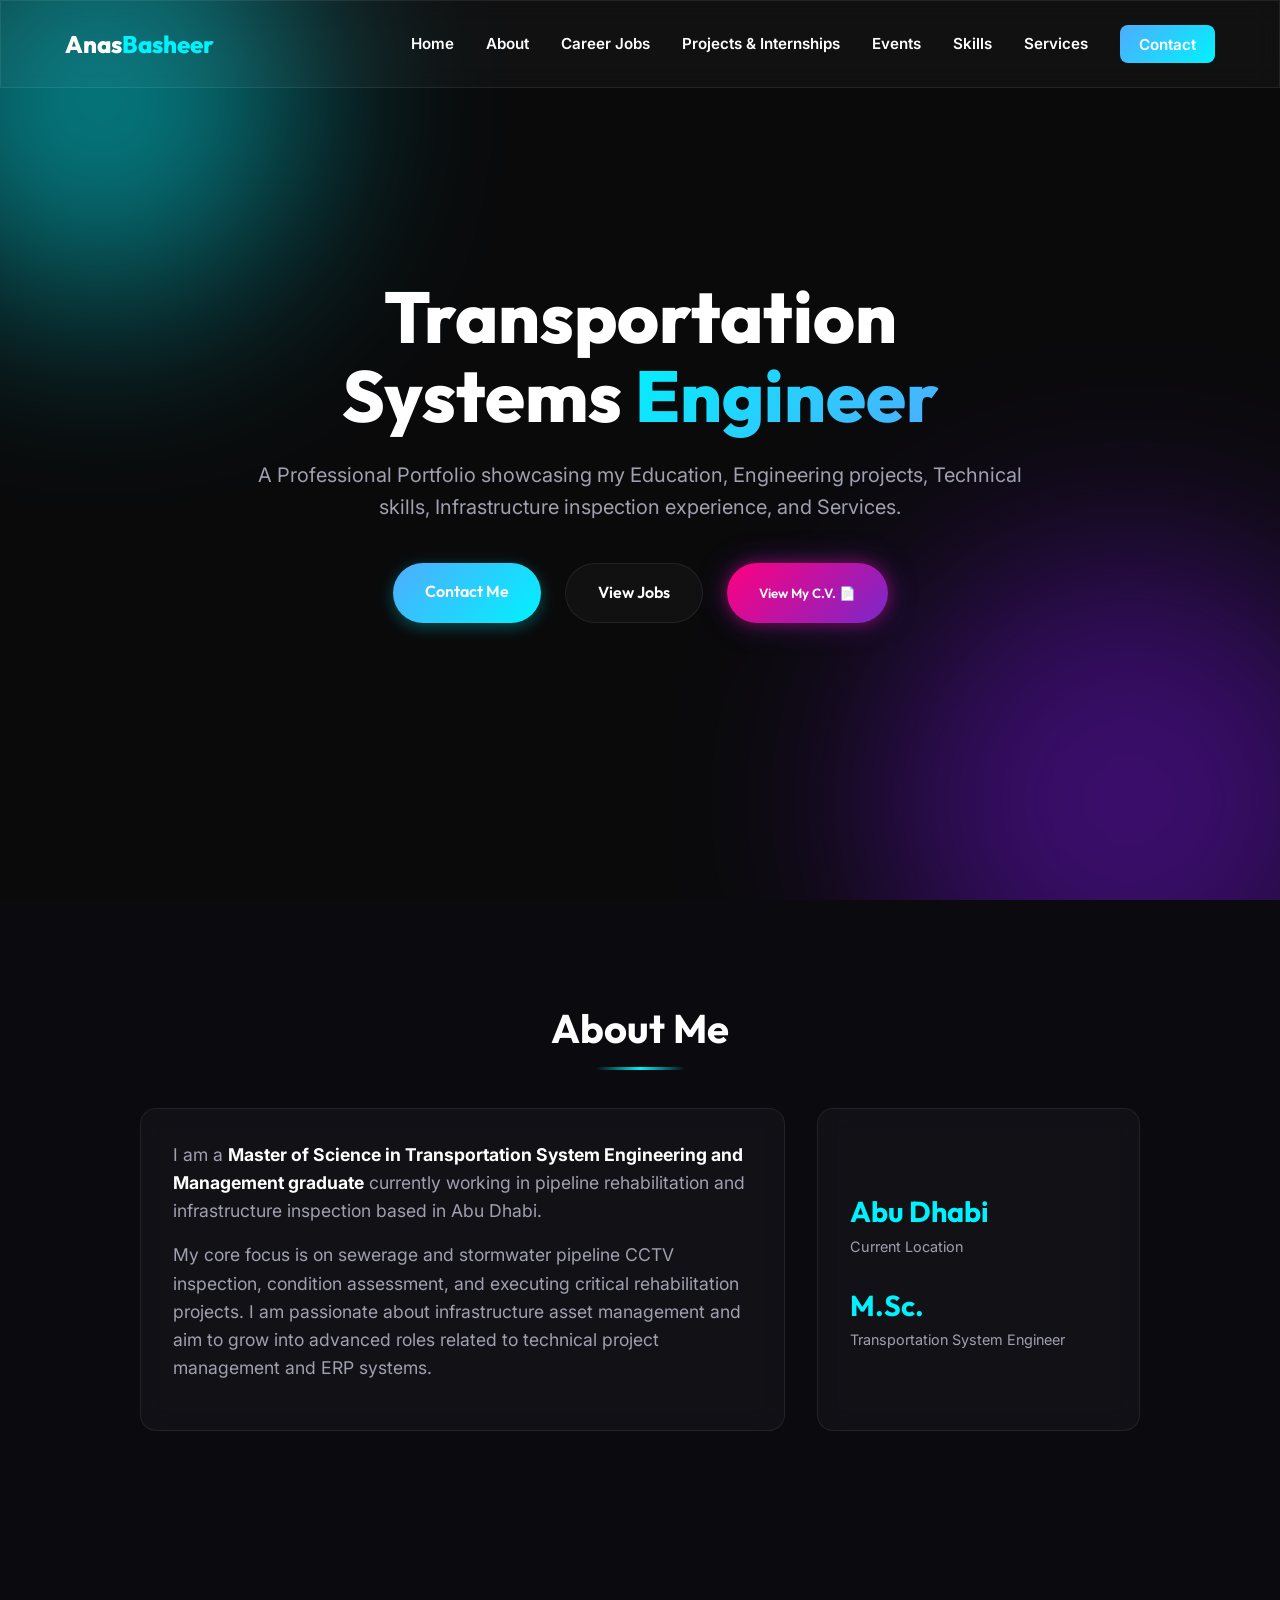
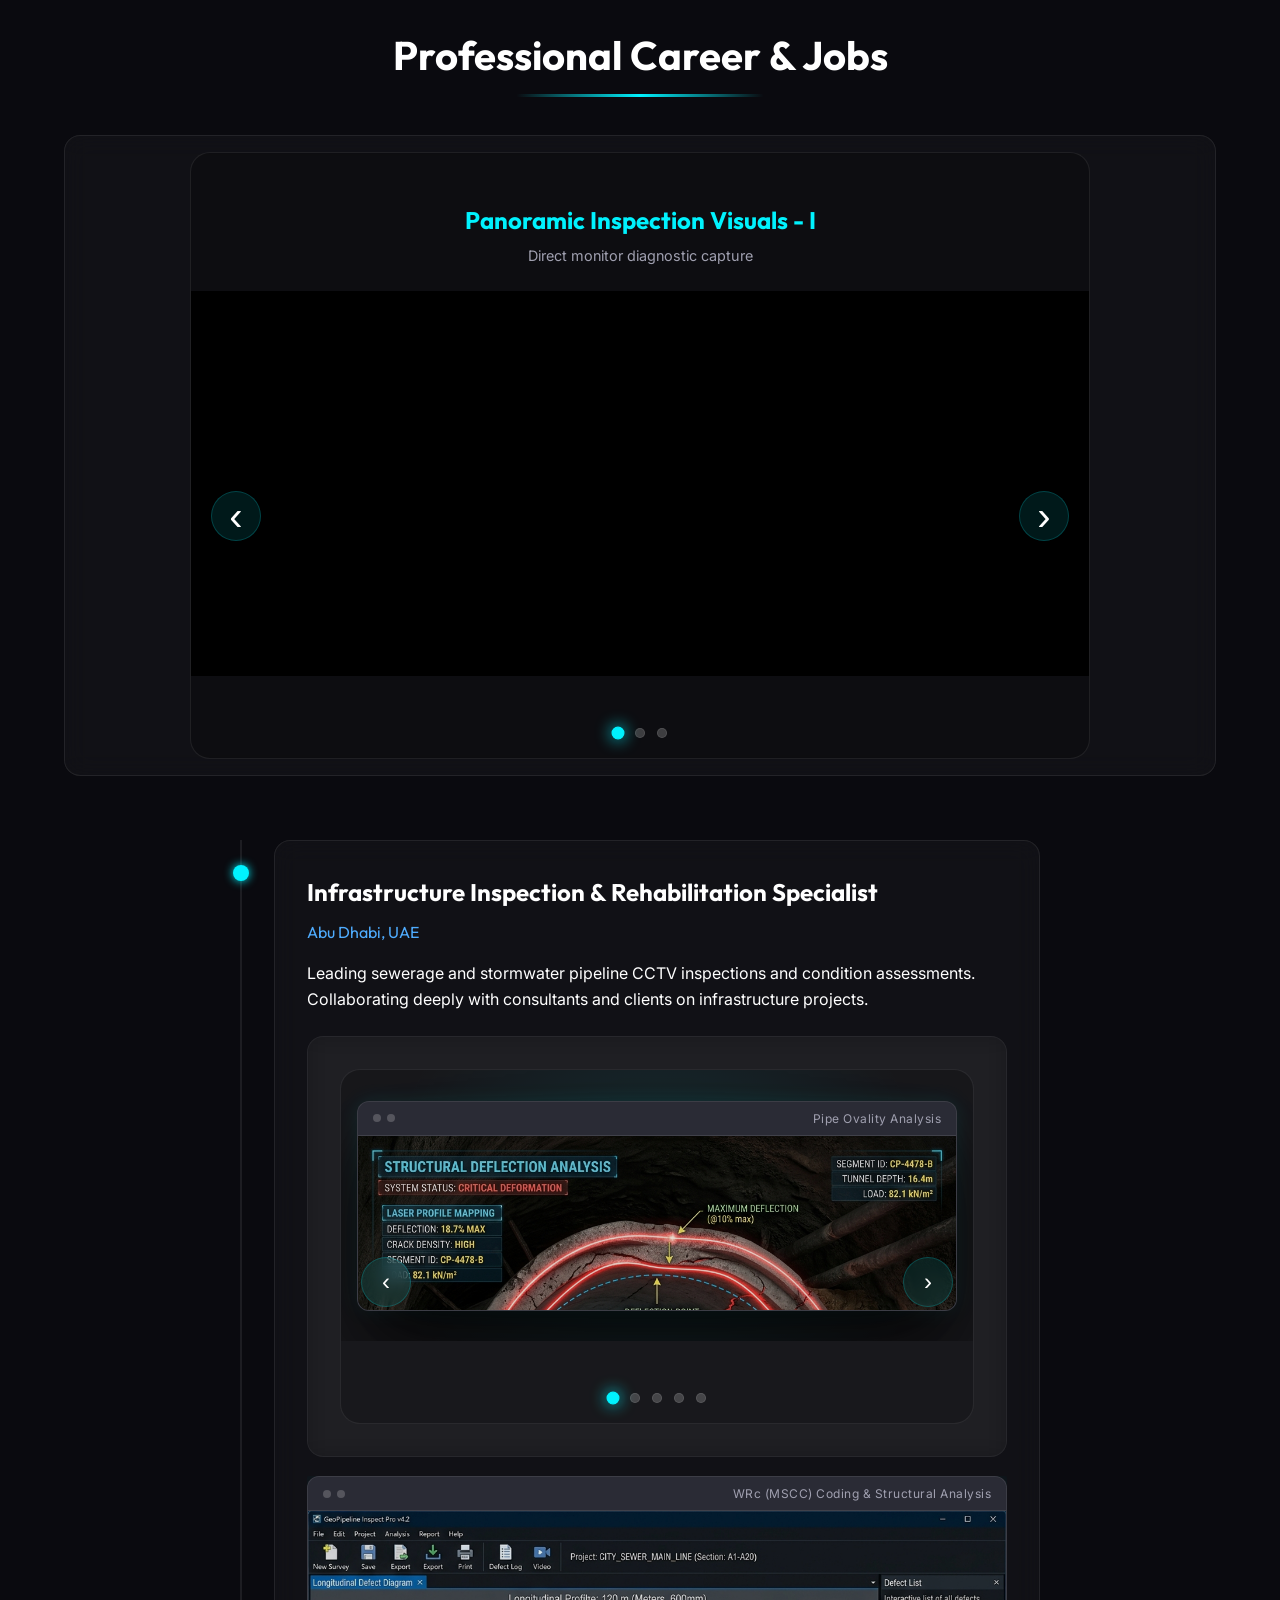
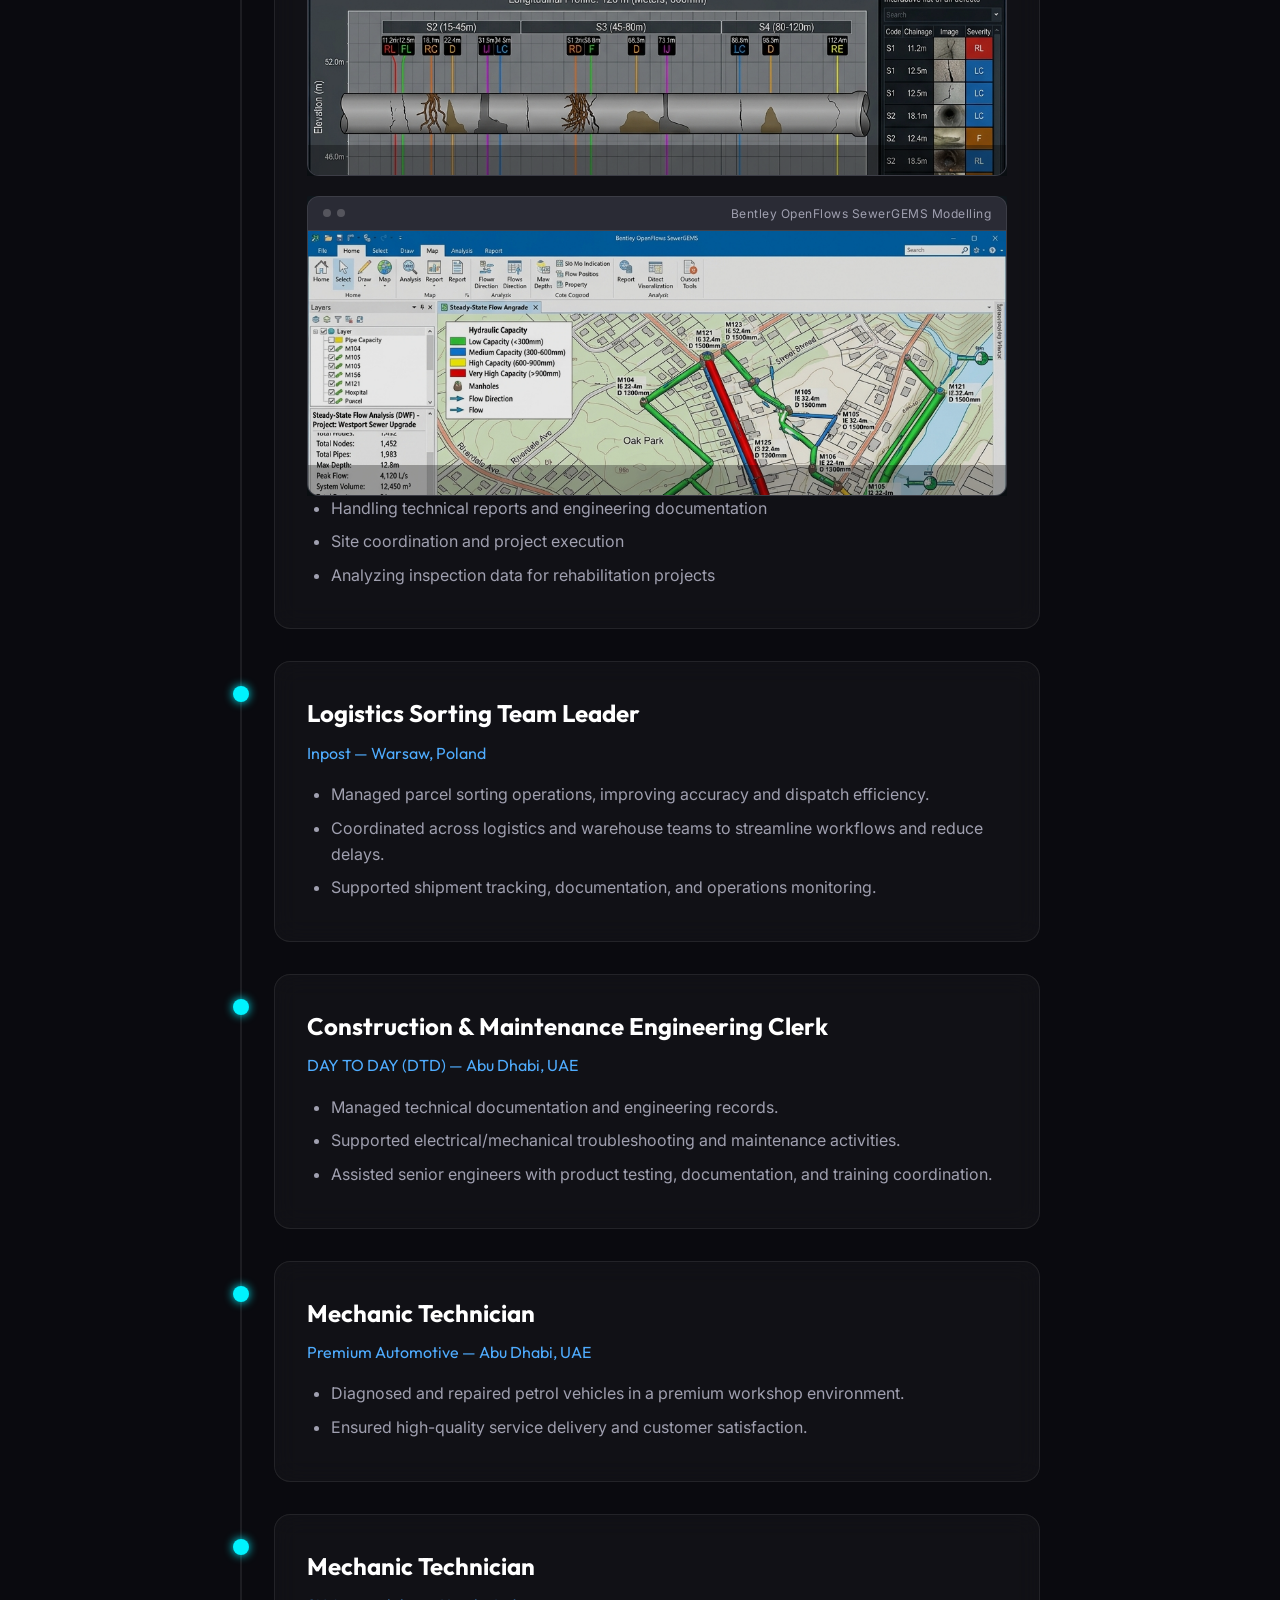
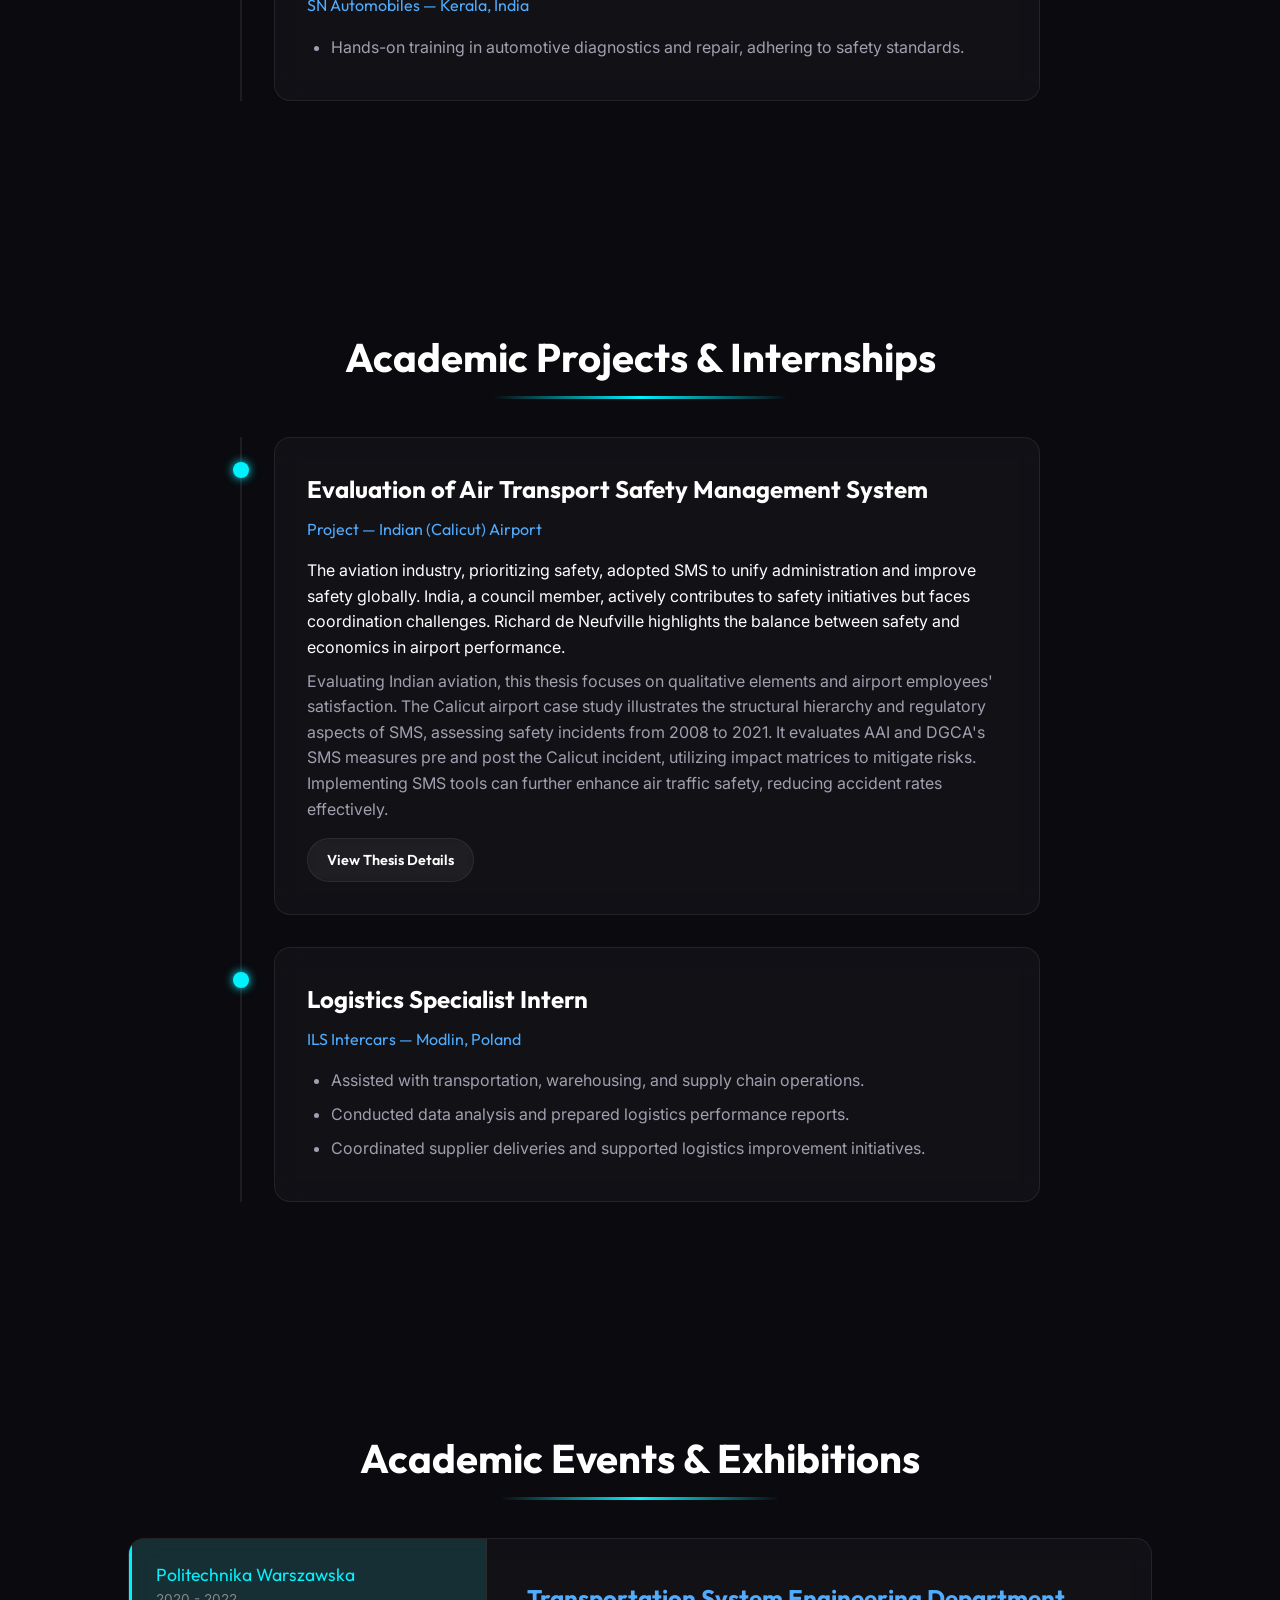
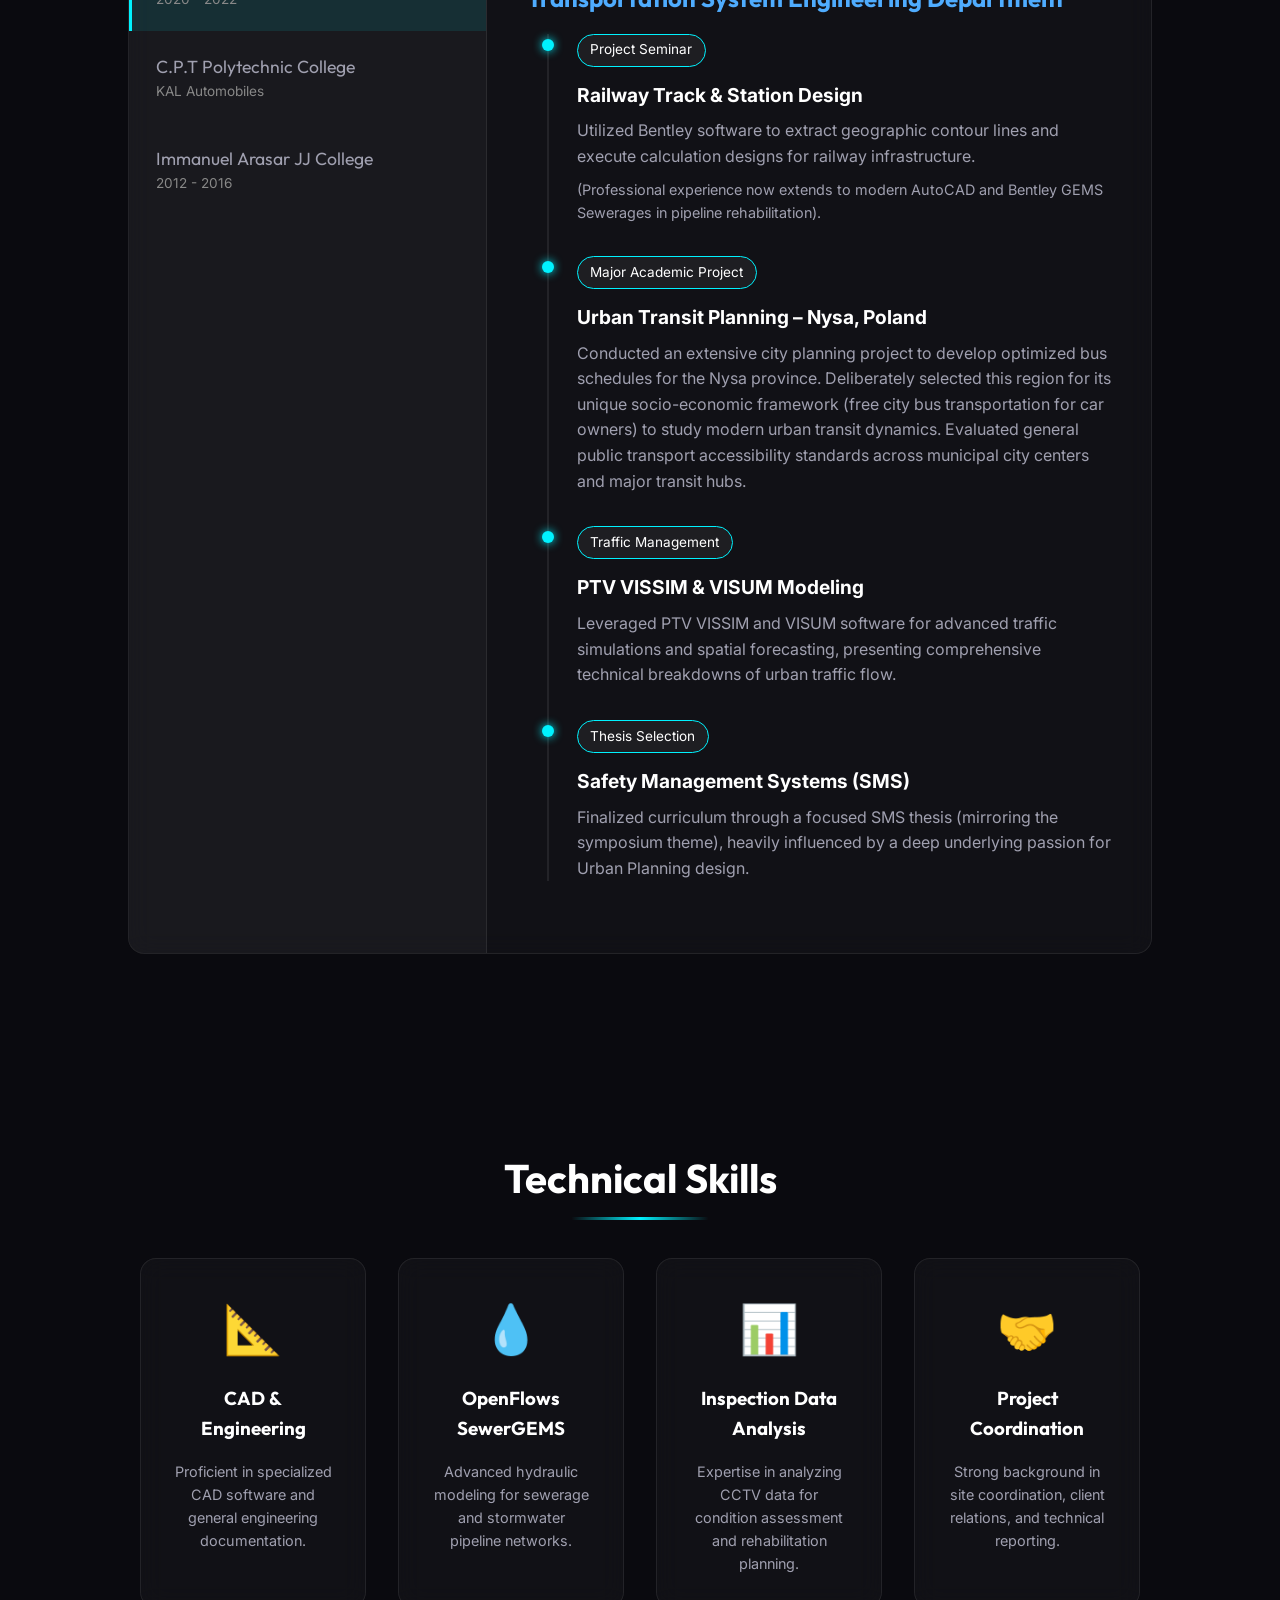
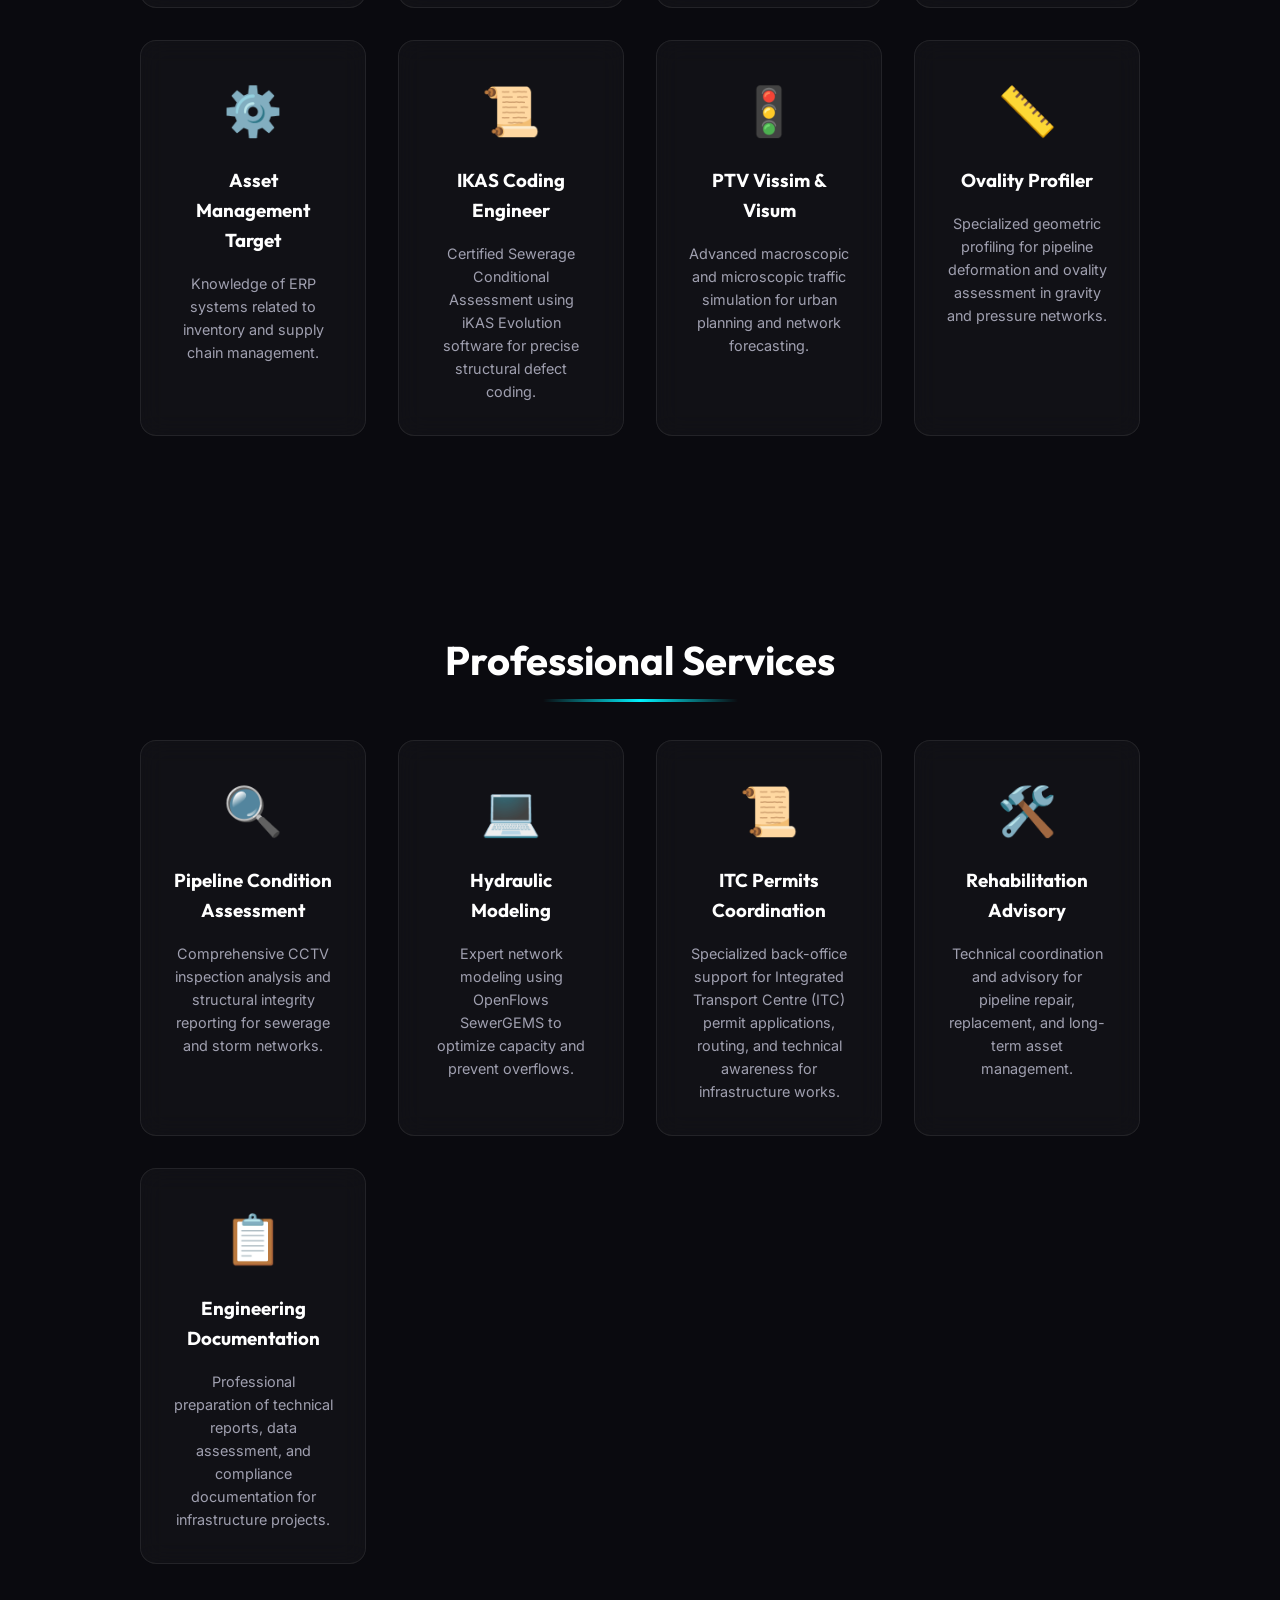
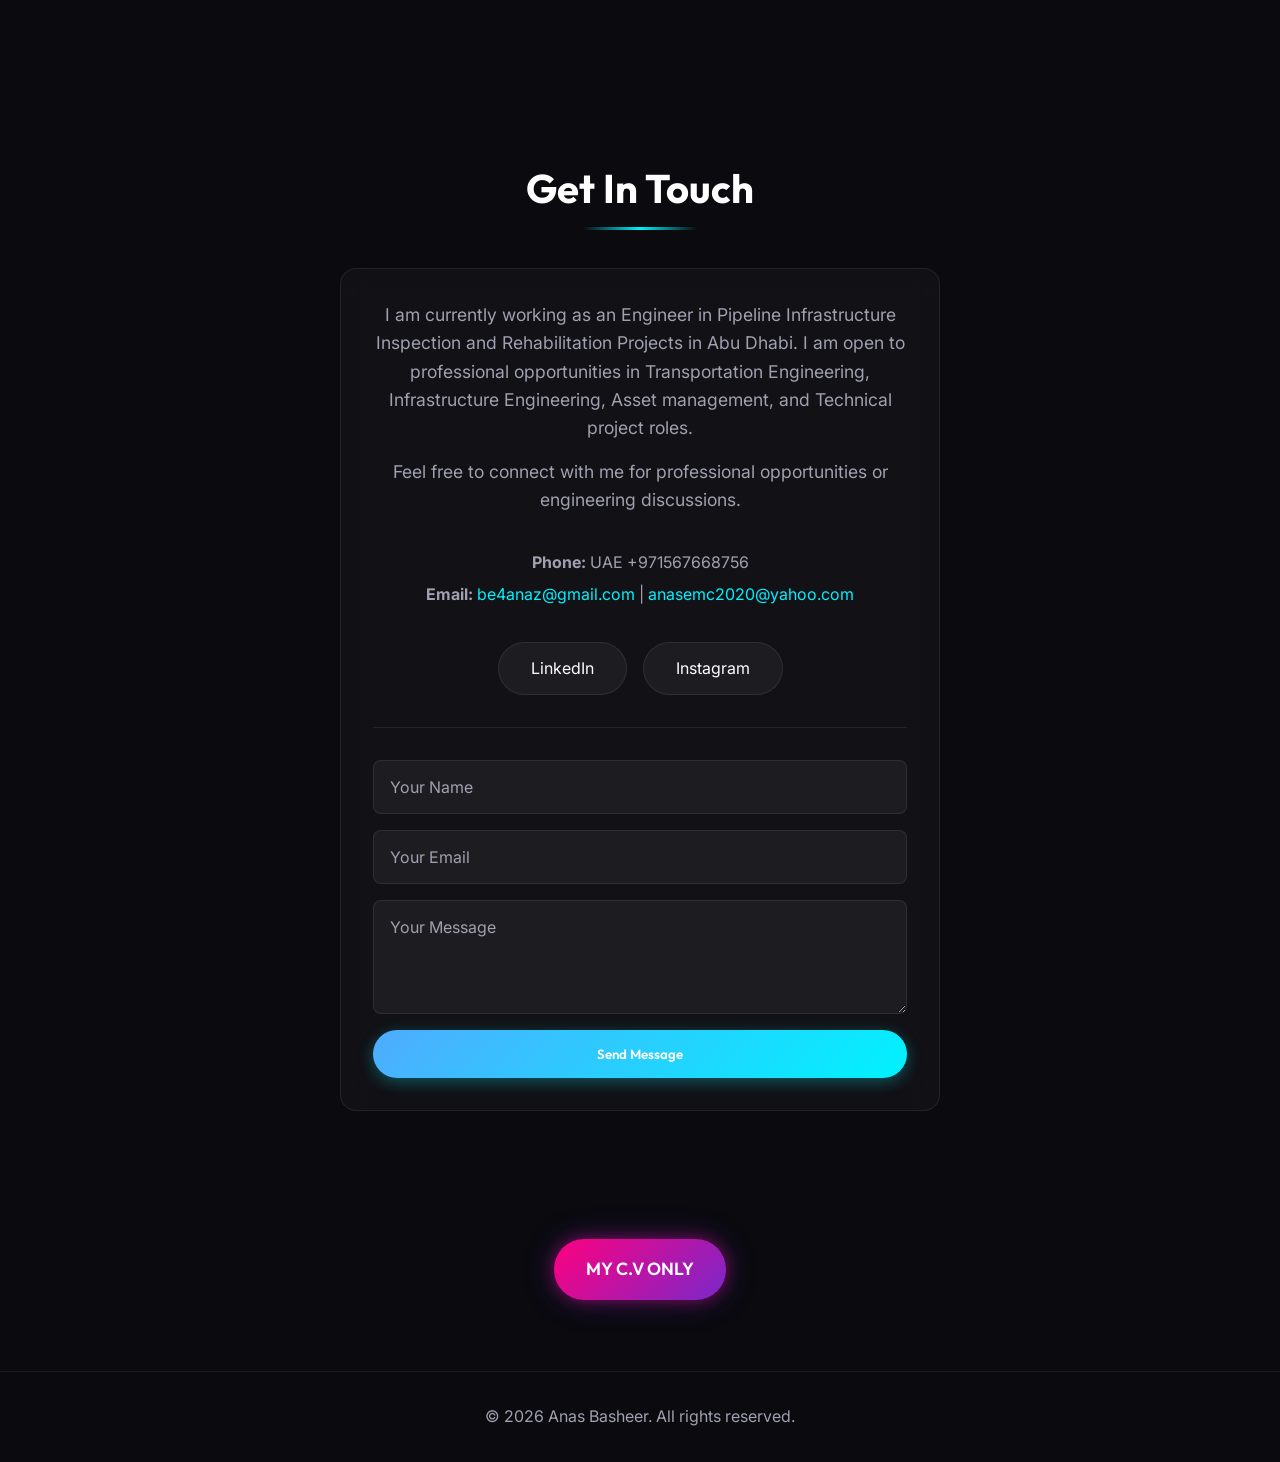
==== index.html @ 4f88a8bf "Updated Pipe Ovality label to OVALITY PROFILE & ITS SHORT RESULTS" ====
<!DOCTYPE html>
<html lang="en">
<head>
    <meta charset="UTF-8">
    <meta name="viewport" content="width=device-width, initial-scale=1.0">
    <title>Anas Basheer | Transportation Systems Engineer</title>
    <meta name="description" content="Portfolio of Anas Basheer - Pipeline rehabilitation and infrastructure inspection specialist in Abu Dhabi.">
    <!-- Google Fonts -->
    <link rel="preconnect" href="https://fonts.googleapis.com">
    <link rel="preconnect" href="https://fonts.gstatic.com" crossorigin>
    <link href="https://fonts.googleapis.com/css2?family=Outfit:wght@300;400;600;800&family=Inter:wght@300;400;600&display=swap" rel="stylesheet">
    <link rel="stylesheet" href="style.css">
</head>
<body>
    <!-- Navbar -->
    <nav class="navbar glassmorphism">
        <div class="logo">Anas<span>Basheer</span></div>
        <ul class="nav-links">
            <li><a href="#hero">Home</a></li>
            <li><a href="#about">About</a></li>
            <li><a href="#jobs">Career Jobs</a></li>
            <li><a href="#projects">Projects & Internships</a></li>
            <li><a href="#events">Events</a></li>
            <li><a href="#skills">Skills</a></li>
            <li><a href="#services">Services</a></li>
            <li><a href="#contact" class="btn-nav">Contact</a></li>
        </ul>
        <div class="hamburger">
            <span class="bar"></span>
            <span class="bar"></span>
            <span class="bar"></span>
        </div>
    </nav>

    <!-- Hero Section -->
    <header id="hero" class="hero-section">
        <div class="video-bg">
            <div id="youtube-player"></div>
        </div>
        <div class="video-overlay"></div>
        <div class="hero-content fade-in">
            <h1>Transportation Systems <span class="gradient-text">Engineer</span></h1>
            <p class="subtitle">A Professional Portfolio showcasing my Education, Engineering projects, Technical skills, Infrastructure inspection experience, and Services.</p>
            <div class="hero-buttons">
                <a href="#contact" class="btn btn-primary">Contact Me</a>
                <a href="#jobs" class="btn btn-secondary">View Jobs</a>
                <button onclick="toggleCV()" class="btn btn-glow">View My C.V. 📄</button>
            </div>
        </div>
        <div class="hero-shapes">
            <div class="shape shape-1"></div>
            <div class="shape shape-2"></div>
        </div>
    </header>

    <!-- CV Section (Hidden by default) -->
    <section id="cv-section" class="cv-embed glass-card">
        <div class="cv-header">
            <h3>My Curriculum Vitae</h3>
            <button onclick="toggleCV()" class="close-cv">&times;</button>
        </div>
        <iframe src="Anas-Basheer.pdf" width="100%" height="800px" style="border: none; border-radius: 8px;"></iframe>
    </section>

    <!-- About Section -->
    <section id="about" class="about-section slide-up">
        <h2 class="section-title">About Me</h2>
        <div class="about-grid">
            <div class="about-text glass-card">
                <p>I am a <strong>Master of Science in Transportation System Engineering and Management graduate</strong> currently working in pipeline rehabilitation and infrastructure inspection based in Abu Dhabi.</p>
                <p>My core focus is on sewerage and stormwater pipeline CCTV inspection, condition assessment, and executing critical rehabilitation projects. I am passionate about infrastructure asset management and aim to grow into advanced roles related to technical project management and ERP systems.</p>
            </div>
            <div class="about-stats glass-card">
                <div class="stat">
                    <h3>Abu Dhabi</h3>
                    <p>Current Location</p>
                </div>
                <div class="stat">
                    <h3>M.Sc.</h3>
                    <p>Transportation System Engineer</p>
                </div>
            </div>
        </div>
    </section>

    <!-- Professional Jobs Section -->
    <section id="jobs" class="experience-section slide-up">
        <h2 class="section-title">Professional Career & Jobs</h2>
        
        <!-- Job Showcase Video Container -->
        <!-- Job Showcase Video Slider -->
        <div class="job-video-wrapper glass-card" style="padding: 1rem;">
            <div class="slider-container">
                <div class="video-slider" id="main-video-slider">
                    <!-- Slide 1: Panoramic 1 -->
                    <div class="video-slide active" data-type="native">
                        <div class="slide-header">
                            <h3>Panoramic Inspection Visuals - I</h3>
                            <p>Direct monitor diagnostic capture</p>
                        </div>
                        <video class="slider-video" muted playsinline>
                            <source src="job-video-1.mp4" type="video/mp4">
                        </video>
                    </div>

                    <!-- Slide 2: Panoramic 2 -->
                    <div class="video-slide" data-type="native">
                        <div class="slide-header">
                            <h3>Panoramic Inspection Visuals - II</h3>
                            <p>Structural integrity diagnostic capture</p>
                        </div>
                        <video class="slider-video" muted playsinline>
                            <source src="job-video-2.mp4" type="video/mp4">
                        </video>
                    </div>

                    <!-- Slide 3: YouTube Timo Witt -->
                    <div class="video-slide" data-type="youtube">
                        <div class="slide-header">
                            <h3>Timo Witt - IBAK Germany Training</h3>
                            <p>Note: Certain technical details restricted due to policy</p>
                        </div>
                        <div class="job-video-cropper">
                            <div id="showcase-player"></div>
                        </div>
                    </div>
                </div>

                <!-- Slider Navigation -->
                <button class="slider-arrow prev" onclick="moveSlide(-1)">&lsaquo;</button>
                <button class="slider-arrow next" onclick="moveSlide(1)">&rsaquo;</button>

                <!-- Instagram Feed Style Bullets -->
                <div class="slider-bullets">
                    <div class="bullet-dot" onclick="goToSlide(0)"></div>
                    <div class="bullet-dot" onclick="goToSlide(1)"></div>
                    <div class="bullet-dot" onclick="goToSlide(2)"></div>
                </div>
            </div>
        </div>


        <div class="timeline" style="margin-top: 4rem;">
            <div class="timeline-item glass-card">
                <div class="timeline-dot"></div>
                <h3>Infrastructure Inspection & Rehabilitation Specialist</h3>
                <h4>Abu Dhabi, UAE</h4>
                <p>Leading sewerage and stormwater pipeline CCTV inspections and condition assessments. Collaborating deeply with consultants and clients on infrastructure projects.</p>
                <!-- Professional Documentation Slider (Integrated) -->
                <div class="technical-docs-slider glass-card" style="margin-top: 1.5rem; border: 1px solid rgba(255,255,255,0.05);">
                    <div class="slider-container" id="job-reports-container">
                        <div class="video-slider" id="job-reports-slider">
                            <!-- 1. IMAGE: Pipe Ovality -->
                            <div class="video-slide active" data-type="report">
                                <div class="report-live-container" style="padding: 1rem;">
                                    <div class="report-window-frame" style="width: 100%; height: 210px;">
                                        <div class="window-header">
                                            <div class="window-dots"><div class="window-dot"></div><div class="window-dot"></div></div>
                                            <span class="window-title">Pipe Ovality Analysis</span>
                                        </div>
                                        <div class="report-preview-image" style="background-image: url('deflection.png');"></div>
                                        <div class="report-overlay"><span class="view-hint">OVALITY PROFILE & ITS SHORT RESULTS</span></div>
                                    </div>
                                </div>
                            </div>
                            <!-- 2. PDF: 1 TEST WR -->
                            <div class="video-slide" data-type="report">
                                <div class="report-live-container" style="padding: 1rem;">
                                    <div class="report-window-frame" style="width: 100%; height: 210px;">
                                        <div class="window-header">
                                            <div class="window-dots"><div class="window-dot"></div><div class="window-dot"></div></div>
                                            <span class="window-title">1_TEST_WR.pdf</span>
                                        </div>
                                        <embed src="REPORTS/1%20TEST%20WR.pdf#view=FitH" type="application/pdf" width="100%" height="100%">
                                        <div class="report-overlay" onclick="window.open('REPORTS/1%20TEST%20WR.pdf', '_blank')"></div>
                                    </div>
                                </div>
                            </div>
                            <!-- 3. PDF: 2 TEST PR -->
                            <div class="video-slide" data-type="report">
                                <div class="report-live-container" style="padding: 1rem;">
                                    <div class="report-window-frame" style="width: 100%; height: 210px;">
                                        <div class="window-header">
                                            <div class="window-dots"><div class="window-dot"></div><div class="window-dot"></div></div>
                                            <span class="window-title">2_TEST_PR.pdf</span>
                                        </div>
                                        <embed src="REPORTS/2%20TEST%20PR.pdf#view=FitH" type="application/pdf" width="100%" height="100%">
                                        <div class="report-overlay" onclick="window.open('REPORTS/2%20TEST%20PR.pdf', '_blank')"></div>
                                    </div>
                                </div>
                            </div>
                            <!-- 4. PDF: 3 TEST OR -->
                            <div class="video-slide" data-type="report">
                                <div class="report-live-container" style="padding: 1rem;">
                                    <div class="report-window-frame" style="width: 100%; height: 210px;">
                                        <div class="window-header">
                                            <div class="window-dots"><div class="window-dot"></div><div class="window-dot"></div></div>
                                            <span class="window-title">3_TEST_OR.pdf</span>
                                        </div>
                                        <embed src="REPORTS/3%20TEST%20OR.pdf#view=FitH" type="application/pdf" width="100%" height="100%">
                                        <div class="report-overlay" onclick="window.open('REPORTS/3%20TEST%20OR.pdf', '_blank')"></div>
                                    </div>
                                </div>
                            </div>
                            <!-- 5. PDF: 4 TEST SR -->
                            <div class="video-slide" data-type="report">
                                <div class="report-live-container" style="padding: 1rem;">
                                    <div class="report-window-frame" style="width: 100%; height: 210px;">
                                        <div class="window-header">
                                            <div class="window-dots"><div class="window-dot"></div><div class="window-dot"></div></div>
                                            <span class="window-title">4_TEST_SR.pdf</span>
                                        </div>
                                        <embed src="REPORTS/4%20TEST%20SR.pdf#view=FitH" type="application/pdf" width="100%" height="100%">
                                        <div class="report-overlay" onclick="window.open('REPORTS/4%20TEST%20SR.pdf', '_blank')"></div>
                                    </div>
                                </div>
                            </div>
                        </div>

                        <!-- Mini Navigation -->
                        <button class="slider-arrow prev" onclick="moveJobReportSlide(-1)" style="font-size: 1.5rem;">&lsaquo;</button>
                        <button class="slider-arrow next" onclick="moveJobReportSlide(1)" style="font-size: 1.5rem;">&rsaquo;</button>

                        <!-- Bullets -->
                        <div class="slider-bullets" id="job-reports-bullets">
                            <div class="bullet-dot active" onclick="goToJobReportSlide(0)"></div>
                            <div class="bullet-dot" onclick="goToJobReportSlide(1)"></div>
                            <div class="bullet-dot" onclick="goToJobReportSlide(2)"></div>
                            <div class="bullet-dot" onclick="goToJobReportSlide(3)"></div>
                            <div class="bullet-dot" onclick="goToJobReportSlide(4)"></div>
                        </div>
                    </div>
                </div>

                <!-- Structural Profile Highlight (Separate Card) -->
                <div class="report-live-container" style="margin-top: 1.2rem; padding: 0;">
                    <div class="report-window-frame" style="width: 100%; height: 300px;">
                        <div class="window-header">
                            <div class="window-dots"><div class="window-dot"></div><div class="window-dot"></div></div>
                            <span class="window-title">WRc (MSCC) Coding & Structural Analysis</span>
                        </div>
                        <div class="report-preview-image" style="background-image: url('ibak-ikas.png');"></div>
                        <div class="report-overlay" style="background: rgba(0,0,0,0.3); opacity: 1; height: 30px; top: auto; bottom: 0; display: flex; align-items: center; justify-content: center;">
                            <span class="view-hint" style="font-size: 0.8rem; letter-spacing: 1px;">Infrastructure Condition Assessment</span>
                        </div>
                    </div>
                </div>

                <!-- SewerGEMS Highlight (Separate Card) -->
                <div class="report-live-container" style="margin-top: 1.2rem; padding: 0;">
                    <div class="report-window-frame" style="width: 100%; height: 300px;">
                        <div class="window-header">
                            <div class="window-dots"><div class="window-dot"></div><div class="window-dot"></div></div>
                            <span class="window-title">Bentley OpenFlows SewerGEMS Modelling</span>
                        </div>
                        <div class="report-preview-image" style="background-image: url('sewergems.png');"></div>
                        <div class="report-overlay" style="background: rgba(0,0,0,0.3); opacity: 1; height: 30px; top: auto; bottom: 0; display: flex; align-items: center; justify-content: center;">
                            <span class="view-hint" style="font-size: 0.8rem; letter-spacing: 1px;">Hydraulic & Geographic Modeling</span>
                        </div>
                    </div>
                </div>
                <ul class="exp-list">
                    <li>Handling technical reports and engineering documentation</li>
                    <li>Site coordination and project execution</li>
                    <li>Analyzing inspection data for rehabilitation projects</li>
                </ul>
            </div>
            <div class="timeline-item glass-card">
                <div class="timeline-dot"></div>
                <h3>Logistics Sorting Team Leader</h3>
                <h4>Inpost &mdash; Warsaw, Poland</h4>
                <ul class="exp-list" style="margin-top: 0.5rem;">
                    <li>Managed parcel sorting operations, improving accuracy and dispatch efficiency.</li>
                    <li>Coordinated across logistics and warehouse teams to streamline workflows and reduce delays.</li>
                    <li>Supported shipment tracking, documentation, and operations monitoring.</li>
                </ul>
            </div>
            <div class="timeline-item glass-card">
                <div class="timeline-dot"></div>
                <h3>Construction & Maintenance Engineering Clerk</h3>
                <h4>DAY TO DAY (DTD) &mdash; Abu Dhabi, UAE</h4>
                <ul class="exp-list" style="margin-top: 0.5rem;">
                    <li>Managed technical documentation and engineering records.</li>
                    <li>Supported electrical/mechanical troubleshooting and maintenance activities.</li>
                    <li>Assisted senior engineers with product testing, documentation, and training coordination.</li>
                </ul>
            </div>
            <div class="timeline-item glass-card">
                <div class="timeline-dot"></div>
                <h3>Mechanic Technician</h3>
                <h4>Premium Automotive &mdash; Abu Dhabi, UAE</h4>
                <ul class="exp-list" style="margin-top: 0.5rem;">
                    <li>Diagnosed and repaired petrol vehicles in a premium workshop environment.</li>
                    <li>Ensured high-quality service delivery and customer satisfaction.</li>
                </ul>
            </div>
            <div class="timeline-item glass-card">
                <div class="timeline-dot"></div>
                <h3>Mechanic Technician</h3>
                <h4>SN Automobiles &mdash; Kerala, India</h4>
                <ul class="exp-list" style="margin-top: 0.5rem;">
                    <li>Hands-on training in automotive diagnostics and repair, adhering to safety standards.</li>
                </ul>
            </div>
        </div>
    </section>

    <!-- Academic Projects & Internships Section -->
    <section id="projects" class="experience-section slide-up">
        <h2 class="section-title">Academic Projects & Internships</h2>
        <div class="timeline">
            <div class="timeline-item glass-card">
                <div class="timeline-dot"></div>
                <h3>Evaluation of Air Transport Safety Management System</h3>
                <h4>Project &mdash; Indian (Calicut) Airport</h4>
                <p>The aviation industry, prioritizing safety, adopted SMS to unify administration and improve safety globally. India, a council member, actively contributes to safety initiatives but faces coordination challenges. Richard de Neufville highlights the balance between safety and economics in airport performance.</p>
                <p style="margin-top: 0.5rem; color: var(--text-secondary);">Evaluating Indian aviation, this thesis focuses on qualitative elements and airport employees' satisfaction. The Calicut airport case study illustrates the structural hierarchy and regulatory aspects of SMS, assessing safety incidents from 2008 to 2021. It evaluates AAI and DGCA's SMS measures pre and post the Calicut incident, utilizing impact matrices to mitigate risks. Implementing SMS tools can further enhance air traffic safety, reducing accident rates effectively.</p>
                <a href="https://apd.usos.pw.edu.pl/diplomas/57521/" target="_blank" class="btn btn-secondary" style="margin-top: 1rem; display: inline-block; padding: 0.6rem 1.2rem; font-size: 0.9rem;">View Thesis Details</a>
            </div>
            <div class="timeline-item glass-card">
                <div class="timeline-dot"></div>
                <h3>Logistics Specialist Intern</h3>
                <h4>ILS Intercars &mdash; Modlin, Poland</h4>
                <ul class="exp-list" style="margin-top: 0.5rem;">
                    <li>Assisted with transportation, warehousing, and supply chain operations.</li>
                    <li>Conducted data analysis and prepared logistics performance reports.</li>
                    <li>Coordinated supplier deliveries and supported logistics improvement initiatives.</li>
                </ul>
            </div>
        </div>
    </section>

    <!-- Events & Exhibitions Section -->
    <section id="events" class="events-section slide-up">
        <h2 class="section-title">Academic Events & Exhibitions</h2>
        <div class="tabs-container glass-card">
            <div class="tabs-sidebar">
                <button class="tab-btn active" onclick="openTab(event, 'tab-warsaw')">Politechnika Warszawska<br><small>2020 - 2022</small></button>
                <button class="tab-btn" onclick="openTab(event, 'tab-cpt')">C.P.T Polytechnic College<br><small>KAL Automobiles</small></button>
                <button class="tab-btn" onclick="openTab(event, 'tab-immanuel')">Immanuel Arasar JJ College<br><small>2012 - 2016</small></button>
            </div>
            
            <div class="tabs-content">
                <div id="tab-warsaw" class="tab-pane active">
                    <h3>Transportation System Engineering Department</h3>
                    <ul class="event-list">
                        <li>
                            <span class="event-year">Project Seminar</span>
                            <strong>Railway Track & Station Design</strong>
                            <p>Utilized Bentley software to extract geographic contour lines and execute calculation designs for railway infrastructure.<br>
                               <span style="color: var(--text-secondary); font-size: 0.9rem; display: block; margin-top: 0.5rem;">(Professional experience now extends to modern AutoCAD and Bentley GEMS Sewerages in pipeline rehabilitation).</span></p>
                        </li>
                        <li>
                            <span class="event-year">Major Academic Project</span>
                            <strong>Urban Transit Planning – Nysa, Poland</strong>
                            <p>Conducted an extensive city planning project to develop optimized bus schedules for the Nysa province. Deliberately selected this region for its unique socio-economic framework (free city bus transportation for car owners) to study modern urban transit dynamics. Evaluated general public transport accessibility standards across municipal city centers and major transit hubs.</p>
                        </li>
                        <li>
                            <span class="event-year">Traffic Management</span>
                            <strong>PTV VISSIM & VISUM Modeling</strong>
                            <p>Leveraged PTV VISSIM and VISUM software for advanced traffic simulations and spatial forecasting, presenting comprehensive technical breakdowns of urban traffic flow.</p>
                        </li>
                        <li>
                            <span class="event-year">Thesis Selection</span>
                            <strong>Safety Management Systems (SMS)</strong>
                            <p>Finalized curriculum through a focused SMS thesis (mirroring the symposium theme), heavily influenced by a deep underlying passion for Urban Planning design.</p>
                        </li>
                    </ul>
                </div>
                
                <div id="tab-cpt" class="tab-pane">
                    <h3>Professional Diploma in Automobile Engineering</h3>
                    <p style="color: var(--accent-1); margin-bottom: 2rem;">Continuing Education Cell with KAL Automobiles</p>
                    <ul class="event-list">
                        <li>
                            <span class="event-year">Exhibition</span>
                            <strong>Automobile Systems & Mechanics Showcase</strong>
                            <p>Presented functional engine models, vehicle dynamics, and diagnostic frameworks directly alongside industry professionals.</p>
                        </li>
                    </ul>
                </div>

                <div id="tab-immanuel" class="tab-pane">
                    <h3>Immanuel Arasar JJ College of Engineering</h3>
                    <ul class="event-list">
                        <li>
                            <span class="event-year">Major Project & Symposium</span>
                            <strong>Bio-Diesel Rig Project (Small Scale Setup)</strong>
                            <p><strong>My Role:</strong> Project design, presenting at the Technical Symposium, and sourcing production/manufacturing clients.<br>
                               <span style="color: var(--text-secondary); font-size: 0.9rem; display: block; margin-top: 0.5rem;">Collaborated closely with key team members (Ananthu K.S for thesis preparation, with technical support from Ananth S.L, Anu Babu, and college lecturers).</span></p>
                        </li>
                        <li>
                            <span class="event-year">Minor Project</span>
                            <strong>Ornithopters – Flying Flap Wing Mechanism</strong>
                            <p>Designed and built a functional ornithopter prototype focusing on aerodynamic flap-wing mechanics. Integrated ball-bearing speed adjustments to optimize flight performance.<br>
                               <span style="color: var(--text-secondary); font-size: 0.9rem; display: block; margin-top: 0.5rem;">Co-developed alongside Ananthu K.S.</span></p>
                        </li>
                    </ul>
                </div>
            </div>
        </div>
    </section>

    <!-- Skills Section -->
    <section id="skills" class="skills-section slide-up">
        <h2 class="section-title">Technical Skills</h2>
        <div class="skills-container">
            <div class="skill-card glassmorphism hover-glow">
                <div class="icon">📐</div>
                <h3>CAD & Engineering</h3>
                <p>Proficient in specialized CAD software and general engineering documentation.</p>
            </div>
            <div class="skill-card glassmorphism hover-glow">
                <div class="icon">💧</div>
                <h3>OpenFlows SewerGEMS</h3>
                <p>Advanced hydraulic modeling for sewerage and stormwater pipeline networks.</p>
            </div>
            <div class="skill-card glassmorphism hover-glow">
                <div class="icon">📊</div>
                <h3>Inspection Data Analysis</h3>
                <p>Expertise in analyzing CCTV data for condition assessment and rehabilitation planning.</p>
            </div>
            <div class="skill-card glassmorphism hover-glow">
                <div class="icon">🤝</div>
                <h3>Project Coordination</h3>
                <p>Strong background in site coordination, client relations, and technical reporting.</p>
            </div>
            <div class="skill-card glassmorphism hover-glow">
                <div class="icon">⚙️</div>
                <h3>Asset Management Target</h3>
                <p>Knowledge of ERP systems related to inventory and supply chain management.</p>
            </div>
            <div class="skill-card glassmorphism hover-glow">
                <div class="icon">📜</div>
                <h3>IKAS Coding Engineer</h3>
                <p>Certified Sewerage Conditional Assessment using iKAS Evolution software for precise structural defect coding.</p>
            </div>
            <div class="skill-card glassmorphism hover-glow">
                <div class="icon">🚦</div>
                <h3>PTV Vissim & Visum</h3>
                <p>Advanced macroscopic and microscopic traffic simulation for urban planning and network forecasting.</p>
            </div>
            <div class="skill-card glassmorphism hover-glow">
                <div class="icon">📏</div>
                <h3>Ovality Profiler</h3>
                <p>Specialized geometric profiling for pipeline deformation and ovality assessment in gravity and pressure networks.</p>
            </div>
        </div>
    </section>

    <!-- Services Section -->
    <section id="services" class="services-section slide-up">
        <h2 class="section-title">Professional Services</h2>
        <div class="skills-container"> <!-- Reusing skills-container for established grid -->
            <div class="skill-card glassmorphism hover-glow">
                <div class="icon">🔍</div>
                <h3>Pipeline Condition Assessment</h3>
                <p>Comprehensive CCTV inspection analysis and structural integrity reporting for sewerage and storm networks.</p>
            </div>
            <div class="skill-card glassmorphism hover-glow">
                <div class="icon">💻</div>
                <h3>Hydraulic Modeling</h3>
                <p>Expert network modeling using OpenFlows SewerGEMS to optimize capacity and prevent overflows.</p>
            </div>
            <div class="skill-card glassmorphism hover-glow">
                <div class="icon">📜</div>
                <h3>ITC Permits Coordination</h3>
                <p>Specialized back-office support for Integrated Transport Centre (ITC) permit applications, routing, and technical awareness for infrastructure works.</p>
            </div>
            <div class="skill-card glassmorphism hover-glow">
                <div class="icon">🛠️</div>
                <h3>Rehabilitation Advisory</h3>
                <p>Technical coordination and advisory for pipeline repair, replacement, and long-term asset management.</p>
            </div>
            <div class="skill-card glassmorphism hover-glow">
                <div class="icon">📋</div>
                <h3>Engineering Documentation</h3>
                <p>Professional preparation of technical reports, data assessment, and compliance documentation for infrastructure projects.</p>
            </div>
        </div>
    </section>

    <!-- Contact Section -->
    <section id="contact" class="contact-section slide-up">
        <h2 class="section-title">Get In Touch</h2>
        <div class="contact-wrapper glass-card">
            <p style="margin-bottom: 1rem;">I am currently working as an Engineer in Pipeline Infrastructure Inspection and Rehabilitation Projects in Abu Dhabi. I am open to professional opportunities in Transportation Engineering, Infrastructure Engineering, Asset management, and Technical project roles.</p>
            <p>Feel free to connect with me for professional opportunities or engineering discussions.</p>
            <div class="contact-methods" style="margin-bottom: 2rem; color: var(--text-secondary); line-height: 2;">
                <strong>Phone:</strong> UAE +971567668756 <br>
                <strong>Email:</strong> <a href="mailto:be4anaz@gmail.com" style="color: var(--accent-1);">be4anaz@gmail.com</a> | <a href="mailto:anasemc2020@yahoo.com" style="color: var(--accent-1);">anasemc2020@yahoo.com</a>
            </div>
            <div class="social-links" style="flex-wrap: wrap;">
                <a href="https://www.linkedin.com/in/anasbasheer93/" target="_blank" class="social-btn">LinkedIn</a>
                <a href="https://instagram.com/AnazInd" target="_blank" class="social-btn">Instagram</a>
            </div>
            <hr style="border: 0; border-top: 1px solid var(--glass-border); margin: 2rem 0;">
            <iframe name="hidden_iframe" id="hidden_iframe" style="display:none;" onload="if(submitted){showContactSuccess();}"></iframe>
            <form id="contactForm" class="contact-form" action="https://docs.google.com/forms/u/0/d/e/1FAIpQLSd_Oq0Yj-0LmghelfWq3xAkKCwspqESN0aJz-sabKwNKGu0bQ/formResponse" method="POST" target="hidden_iframe" onsubmit="submitted=true;">
                <input type="text" name="entry.1737154110" placeholder="Your Name" required class="form-input">
                <input type="email" name="entry.2088101684" placeholder="Your Email" required class="form-input">
                <textarea name="entry.99080880" placeholder="Your Message" rows="4" required class="form-input"></textarea>
                <button type="submit" class="btn btn-primary" style="width: 100%; border: none; cursor: pointer;">Send Message</button>
            </form>
        </div>
    </section>

    <!-- Contact Success Popup -->
    <div id="successPopup" class="popup-overlay" style="display: none;">
        <div class="popup-content glass-card">
            <h3 style="color: var(--accent-1); margin-bottom: 1rem;">Thank you for your submission!</h3>
            <p>Your message was sent successfully. I will review it and get back to you shortly.</p>
            <button type="button" onclick="closePopup()" class="btn btn-primary" style="margin-top: 1.5rem; padding: 0.5rem 1.5rem; border: none; cursor: pointer;">Close</button>
        </div>
    </div>

    <!-- CV External Link -->
    <div style="text-align: center; margin: 2rem 0 4rem 0;">
        <a href="Anas_Basheer_CV.pdf" target="_blank" class="btn btn-glow" style="padding: 1rem 2rem; border-radius: 30px; font-weight: 600; font-family: var(--font-heading); display: inline-block; font-size: 1.1rem;">MY C.V ONLY</a>
    </div>

    <footer>
        <p>&copy; 2026 Anas Basheer. All rights reserved.</p>
    </footer>

    <script src="main.js"></script>
</body>
</html>
---- style.css ----
:root {
    --bg-primary: #0a0a0f;
    --bg-secondary: #13141c;
    --text-primary: #ffffff;
    --text-secondary: #a0a0b0;
    --accent-1: #00f2fe;
    --accent-2: #4facfe;
    --glass-bg: rgba(255, 255, 255, 0.03);
    --glass-border: rgba(255, 255, 255, 0.08);
    --font-heading: 'Outfit', sans-serif;
    --font-body: 'Inter', sans-serif;
}

* {
    margin: 0;
    padding: 0;
    box-sizing: border-box;
}

body {
    background-color: var(--bg-primary);
    color: var(--text-primary);
    font-family: var(--font-body);
    line-height: 1.6;
    overflow-x: hidden;
    scroll-behavior: smooth;
}

h1, h2, h3, h4 {
    font-family: var(--font-heading);
}

a {
    text-decoration: none;
    color: inherit;
}

/* Glassmorphism Utilities */
.glassmorphism {
    background: var(--glass-bg);
    backdrop-filter: blur(12px);
    -webkit-backdrop-filter: blur(12px);
    border: 1px solid var(--glass-border);
}

.glass-card {
    background: var(--glass-bg);
    backdrop-filter: blur(12px);
    border: 1px solid var(--glass-border);
    border-radius: 16px;
    padding: 2rem;
    transition: transform 0.3s ease, box-shadow 0.3s ease;
}

.glass-card:hover {
    transform: translateY(-5px);
    box-shadow: 0 10px 30px rgba(0, 242, 254, 0.1);
}

/* Typography Options */
.gradient-text {
    background: linear-gradient(135deg, var(--accent-1), var(--accent-2));
    -webkit-background-clip: text;
    -webkit-text-fill-color: transparent;
    background-clip: text;
}

.section-title {
    font-size: 2.5rem;
    margin-bottom: 3rem;
    text-align: center;
    position: relative;
    display: inline-block;
    left: 50%;
    transform: translateX(-50%);
}

.section-title::after {
    content: '';
    position: absolute;
    width: 50%;
    height: 3px;
    bottom: -10px;
    left: 25%;
    background: linear-gradient(90deg, transparent, var(--accent-1), transparent);
}

/* Navbar */
.navbar {
    position: fixed;
    top: 0;
    width: 100%;
    padding: 1.5rem 5%;
    display: flex;
    justify-content: space-between;
    align-items: center;
    z-index: 1000;
}

.logo {
    font-family: var(--font-heading);
    font-size: 1.5rem;
    font-weight: 800;
}

.logo span {
    color: var(--accent-1);
}

.nav-links {
    list-style: none;
    display: flex;
    gap: 2rem;
    align-items: center;
}

.nav-links li a {
    font-weight: 600;
    font-size: 0.95rem;
    transition: color 0.3s ease;
}

.nav-links li a:hover {
    color: var(--accent-1);
}

.btn-nav {
    background: linear-gradient(135deg, var(--accent-2), var(--accent-1));
    padding: 0.6rem 1.2rem;
    border-radius: 8px;
    color: #fff !important;
}

.hamburger {
    display: none;
    cursor: pointer;
}

.bar {
    display: block;
    width: 25px;
    height: 3px;
    margin: 5px auto;
    -webkit-transition: all 0.3s ease-in-out;
    transition: all 0.3s ease-in-out;
    background-color: white;
}

/* Hero Section */
.hero-section {
    min-height: 100vh;
    display: flex;
    align-items: center;
    justify-content: center;
    position: relative;
    padding: 0 5%;
    overflow: hidden;
}

.hero-content {
    text-align: center;
    max-width: 800px;
    z-index: 2;
}

.hero-content h1 {
    font-size: 4.5rem;
    font-weight: 800;
    margin-bottom: 1.5rem;
    line-height: 1.1;
}

.subtitle {
    font-size: 1.25rem;
    color: var(--text-secondary);
    margin-bottom: 2.5rem;
}

.hero-buttons {
    display: flex;
    gap: 1.5rem;
    justify-content: center;
}

.btn {
    padding: 1rem 2rem;
    border-radius: 30px;
    font-weight: 600;
    font-family: var(--font-heading);
    transition: transform 0.3s ease, box-shadow 0.3s ease;
}

.btn-primary {
    background: linear-gradient(135deg, var(--accent-2), var(--accent-1));
    color: #fff;
    box-shadow: 0 4px 15px rgba(0, 242, 254, 0.3);
}

.btn-primary:hover {
    transform: translateY(-3px);
    box-shadow: 0 8px 25px rgba(0, 242, 254, 0.5);
}

.btn-secondary {
    background: var(--glass-bg);
    border: 1px solid var(--glass-border);
    backdrop-filter: blur(5px);
}

.btn-secondary:hover {
    background: rgba(255,255,255,0.1);
    transform: translateY(-3px);
}

/* Background Shapes */
.hero-shapes {
    position: absolute;
    top: 0;
    left: 0;
    width: 100%;
    height: 100%;
    z-index: 1;
    overflow: hidden;
}

.shape {
    position: absolute;
    filter: blur(100px);
    border-radius: 50%;
    z-index: 0;
    opacity: 0.5;
    animation: float 10s infinite alternate;
}

.shape-1 {
    width: 400px;
    height: 400px;
    background: var(--accent-1);
    top: -100px;
    left: -100px;
}

.shape-2 {
    width: 500px;
    height: 500px;
    background: #6a11cb;
    bottom: -150px;
    right: -100px;
    animation-delay: -5s;
}

@keyframes float {
    0% { transform: translateY(0) scale(1); }
    100% { transform: translateY(50px) scale(1.1); }
}

/* Sections Common */
section {
    padding: 6rem 5%;
}

/* About Section */
.about-grid {
    display: grid;
    grid-template-columns: 2fr 1fr;
    gap: 2rem;
    max-width: 1000px;
    margin: 0 auto;
}

.about-text p {
    margin-bottom: 1rem;
    font-size: 1.1rem;
    color: var(--text-secondary);
}

.about-text p strong {
    color: var(--text-primary);
}

.about-stats {
    display: flex;
    flex-direction: column;
    gap: 1.5rem;
    justify-content: center;
}

.stat h3 {
    font-size: 1.8rem;
    color: var(--accent-1);
}

.stat p {
    color: var(--text-secondary);
    font-size: 0.9rem;
}

/* Experience Section */
.timeline {
    max-width: 800px;
    margin: 0 auto;
    position: relative;
    padding-left: 2rem;
    border-left: 2px solid var(--glass-border);
}

.timeline-item {
    position: relative;
    margin-bottom: 2rem;
}

.timeline-dot {
    position: absolute;
    left: -2.6rem;
    top: 1.5rem;
    width: 16px;
    height: 16px;
    border-radius: 50%;
    background: var(--accent-1);
    box-shadow: 0 0 10px var(--accent-1);
}

.timeline-item h3 {
    font-size: 1.5rem;
    margin-bottom: 0.5rem;
}

.timeline-item h4 {
    color: var(--accent-2);
    margin-bottom: 1rem;
    font-weight: 400;
}

.exp-list {
    margin-left: 1.5rem;
    color: var(--text-secondary);
}

.exp-list li {
    margin-bottom: 0.5rem;
}

/* Skills Section */
.skills-container {
    display: grid;
    grid-template-columns: repeat(auto-fit, minmax(220px, 1fr));
    gap: 2rem;
    max-width: 1000px;
    margin: 0 auto;
}

.skill-card {
    padding: 2rem;
    border-radius: 16px;
    text-align: center;
    transition: transform 0.3s ease;
}

.skill-card .icon {
    font-size: 3rem;
    margin-bottom: 1rem;
}

.skill-card h3 {
    margin-bottom: 1rem;
}

.skill-card p {
    color: var(--text-secondary);
    font-size: 0.9rem;
}

.hover-glow:hover {
    box-shadow: 0 0 20px rgba(79, 172, 254, 0.2);
    transform: translateY(-5px);
}

/* Contact Section */
.contact-wrapper {
    max-width: 600px;
    margin: 0 auto;
    text-align: center;
}

.contact-wrapper p {
    margin-bottom: 2rem;
    font-size: 1.1rem;
    color: var(--text-secondary);
}

.social-links {
    display: flex;
    justify-content: center;
    gap: 1rem;
}

.social-btn {
    padding: 0.8rem 2rem;
    border-radius: 30px;
    background: rgba(255,255,255,0.05);
    border: 1px solid var(--glass-border);
    transition: all 0.3s ease;
}

.social-btn:hover {
    background: var(--accent-2);
    color: #fff;
    box-shadow: 0 4px 15px rgba(79, 172, 254, 0.4);
}

/* Footer */
footer {
    text-align: center;
    padding: 2rem;
    color: var(--text-secondary);
    border-top: 1px solid var(--glass-border);
    margin-top: 4rem;
}

/* Animations & Utility Classes */
.fade-in {
    opacity: 0;
    transform: translateY(20px);
    transition: opacity 1s ease-out, transform 1s ease-out;
}

.fade-in.visible {
    opacity: 1;
    transform: translateY(0);
}

.slide-up {
    opacity: 0;
    transform: translateY(40px);
    transition: opacity 0.8s ease-out, transform 0.8s ease-out;
}

.slide-up.visible {
    opacity: 1;
    transform: translateY(0);
}

/* Responsive */
@media (max-width: 768px) {
    .hamburger {
        display: block;
    }
    
    .nav-links {
        position: fixed;
        left: -100%;
        top: 70px;
        flex-direction: column;
        background: var(--bg-secondary);
        width: 100%;
        text-align: center;
        transition: 0.3s;
        padding: 2rem 0;
    }

    .nav-links.active {
        left: 0;
    }

    .hero-content h1 {
        font-size: 3rem;
    }

    .about-grid {
        grid-template-columns: 1fr;
    }
}

/* Contact Form Styles */
.contact-form {
    display: flex;
    flex-direction: column;
    gap: 1rem;
    text-align: left;
}

.form-input {
    width: 100%;
    padding: 1rem;
    border-radius: 8px;
    background: rgba(255, 255, 255, 0.05);
    border: 1px solid var(--glass-border);
    color: var(--text-primary);
    font-family: var(--font-body);
    font-size: 1rem;
    transition: all 0.3s ease;
}

.form-input:focus {
    outline: none;
    border-color: var(--accent-1);
    box-shadow: 0 0 10px rgba(0, 242, 254, 0.2);
    background: rgba(255, 255, 255, 0.08);
}
.form-input::placeholder {
    color: var(--text-secondary);
}

/* CV Button & Embed */
.btn-glow {
    background: linear-gradient(135deg, #ff007f, #7928ca);
    color: #fff;
    border: none;
    cursor: pointer;
    box-shadow: 0 0 15px rgba(255, 0, 127, 0.4), 0 0 30px rgba(121, 40, 202, 0.4);
    animation: pulseGlow 2s infinite;
    position: relative;
    overflow: hidden;
}

.btn-glow:hover {
    transform: translateY(-3px);
    box-shadow: 0 0 25px rgba(255, 0, 127, 0.7), 0 0 50px rgba(121, 40, 202, 0.6);
}

@keyframes pulseGlow {
    0% { transform: scale(1); }
    50% { transform: scale(1.05); }
    100% { transform: scale(1); }
}

.cv-embed {
    display: none;
    opacity: 0;
    max-width: 1000px;
    margin: 2rem auto;
    padding: 1rem;
    transition: opacity 0.5s ease-in-out;
}

.cv-header {
    display: flex;
    justify-content: space-between;
    align-items: center;
    margin-bottom: 1rem;
}

.cv-header h3 {
    color: var(--accent-1);
    font-size: 1.5rem;
    margin: 0;
}

.close-cv {
    background: none;
    border: none;
    color: var(--text-primary);
    font-size: 2.5rem;
    line-height: 1;
    cursor: pointer;
    transition: color 0.3s ease;
}

.close-cv:hover {
    color: #ff007f;
}

/* Success Popup */
.popup-overlay {
    position: fixed;
    top: 0;
    left: 0;
    width: 100%;
    height: 100%;
    background: rgba(0, 0, 0, 0.7);
    backdrop-filter: blur(8px);
    display: flex;
    justify-content: center;
    align-items: center;
    z-index: 2000;
    opacity: 0;
    transition: opacity 0.3s ease;
}

.popup-content {
    text-align: center;
    max-width: 400px;
    margin: 0 1rem;
    transform: translateY(20px);
    transition: transform 0.3s ease;
}

.popup-overlay.active {
    display: flex !important;
    opacity: 1;
}

.popup-overlay.active .popup-content {
    transform: translateY(0);
}

/* Events Section & Side Tabs */
.events-section {
    padding: 6rem 10%;
    position: relative;
    z-index: 2;
}

.tabs-container {
    display: flex;
    flex-direction: column;
    overflow: hidden;
    padding: 0;
}

@media(min-width: 768px) {
    .tabs-container {
        flex-direction: row;
        min-height: 400px;
    }
}

.tabs-sidebar {
    display: flex;
    flex-direction: row;
    overflow-x: auto;
    background: rgba(255, 255, 255, 0.03);
    border-right: none;
    border-bottom: 1px solid var(--glass-border);
}

@media(min-width: 768px) {
    .tabs-sidebar {
        flex-direction: column;
        width: 35%;
        min-width: 280px;
        border-right: 1px solid var(--glass-border);
        border-bottom: none;
    }
}

.tab-btn {
    background: none;
    border: none;
    padding: 1.5rem;
    text-align: left;
    color: var(--text-secondary);
    font-size: 1.1rem;
    cursor: pointer;
    transition: all 0.3s ease;
    border-bottom: 3px solid transparent;
    font-family: var(--font-heading);
    white-space: nowrap;
}

@media(min-width: 768px) {
    .tab-btn {
        border-bottom: none;
        border-left: 3px solid transparent;
        white-space: normal;
    }
}

.tab-btn small {
    display: block;
    font-size: 0.85rem;
    color: #888;
    margin-top: 0.3rem;
    font-family: var(--font-body);
}

.tab-btn:hover {
    background: rgba(255, 255, 255, 0.05);
    color: var(--text-primary);
}

.tab-btn.active {
    background: rgba(0, 242, 254, 0.1);
    color: var(--accent-1);
    border-bottom-color: var(--accent-1);
}

@media(min-width: 768px) {
    .tab-btn.active {
        border-bottom-color: transparent;
        border-left-color: var(--accent-1);
    }
}

.tabs-content {
    flex: 1;
    padding: 2.5rem;
    position: relative;
}

.tab-pane {
    display: none;
    animation: fadeInTab 0.5s ease;
}

.tab-pane.active {
    display: block;
}

.tab-pane h3 {
    color: var(--accent-2);
    margin-bottom: 1rem;
    font-size: 1.5rem;
}

.event-list {
    list-style: none;
    position: relative;
    padding-left: 0;
}

.event-list::before {
    content: '';
    position: absolute;
    left: 20px;
    top: 0;
    height: 100%;
    width: 2px;
    background: var(--glass-border);
}

.event-list li {
    position: relative;
    padding-left: 50px;
    margin-bottom: 2rem;
}

.event-list li::before {
    content: '';
    position: absolute;
    left: 15px;
    top: 5px;
    width: 12px;
    height: 12px;
    border-radius: 50%;
    background: var(--accent-1);
    box-shadow: 0 0 10px var(--accent-1);
}

.event-year {
    display: inline-block;
    padding: 0.3rem 0.8rem;
    background: rgba(255, 255, 255, 0.05);
    border: 1px solid var(--accent-1);
    border-radius: 20px;
    font-size: 0.85rem;
    color: var(--text-primary);
    margin-bottom: 0.8rem;
}

.event-list strong {
    display: block;
    font-size: 1.2rem;
    color: var(--text-primary);
    margin-bottom: 0.5rem;
}

.event-list p {
    color: var(--text-secondary);
    line-height: 1.6;
}

@keyframes fadeInTab {
    from { opacity: 0; transform: translateY(10px); }
    to { opacity: 1; transform: translateY(0); }
}

/* Video Background */
.hero-section {
    position: relative;
    overflow: hidden;
}

.video-bg {
    position: absolute;
    top: 0; left: 0; width: 100%; height: 100%; z-index: 0;
    pointer-events: none;
    overflow: hidden;
}

.video-bg iframe {
    position: absolute;
    top: 50%; left: 50%;
    width: 100vw; height: 56.25vw;
    min-height: 100vh; min-width: 177.77vh;
    transform: translate(-50%, -50%) scale(1.5);
    pointer-events: none;
    border: none;
}

.video-overlay {
    position: absolute;
    top: 0; left: 0; width: 100%; height: 100%;
    background: rgba(10, 10, 10, 0.7);
    z-index: 1;
}

.hero-content {
    z-index: 2;
    position: relative;
}

/* Experience Image Gallery */
.exp-gallery {
    display: grid;
    grid-template-columns: 1fr;
    gap: 1.5rem;
    margin: 1.5rem 0;
}

@media(min-width: 768px) {
    .exp-gallery { grid-template-columns: repeat(auto-fit, minmax(250px, 1fr)); }
}

.exp-gallery figure {
    margin: 0;
    overflow: hidden;
    border-radius: 16px;
    background: rgba(255, 255, 255, 0.03);
    backdrop-filter: blur(10px);
    border: 1px solid var(--glass-border);
    padding: 1.2rem;
    display: flex;
    flex-direction: column;
    gap: 1.2rem;
    transition: all 0.4s cubic-bezier(0.175, 0.885, 0.32, 1.275);
}

.exp-gallery figure:hover {
    transform: translateY(-10px);
    background: rgba(255, 255, 255, 0.06);
    border-color: var(--accent-1);
    box-shadow: 0 10px 30px rgba(0, 242, 254, 0.15);
}

.exp-gallery img {
    width: 100%;
    aspect-ratio: 16 / 9;
    height: auto;
    object-fit: cover;
    border-radius: 10px;
    display: block;
    transition: transform 0.5s ease;
}

.exp-gallery figure:hover img {
    transform: scale(1.05);
}

.exp-gallery figcaption {
    padding: 0;
    text-align: center;
    font-size: 0.95rem;
    font-weight: 600;
    color: var(--text-primary);
    line-height: 1.4;
    font-family: var(--font-heading);
}

/* Video Slider Styles */
.slider-container {
    position: relative;
    max-width: 900px;
    margin: 0 auto;
    overflow: hidden;
    border-radius: 20px;
    background: rgba(0, 0, 0, 0.2);
    border: 1px solid var(--glass-border);
}

.slider-bullets {
    display: flex;
    justify-content: center;
    gap: 12px;
    padding: 20px 0;
    position: relative;
    z-index: 10;
}

.bullet-dot {
    width: 10px;
    height: 10px;
    background: rgba(255, 255, 255, 0.2);
    border-radius: 50%;
    cursor: pointer;
    transition: all 0.3s ease;
    border: 1px solid rgba(255, 255, 255, 0.1);
}

.bullet-dot.active {
    background: var(--accent-1);
    transform: scale(1.3);
    box-shadow: 0 0 12px var(--accent-1);
    border-color: var(--accent-1);
}

.video-slider {
    display: flex;
    transition: transform 0.6s cubic-bezier(0.23, 1, 0.32, 1);
}

.video-slide {
    min-width: 100%;
    position: relative;
    padding-bottom: 2rem;
}

.slide-header {
    padding: 3rem 2rem 1.5rem;
    text-align: center;
}

.slide-header h3 {
    color: var(--accent-1);
    font-size: 1.5rem;
    margin-bottom: 0.3rem;
    font-family: var(--font-heading);
}

.slide-header p {
    color: var(--text-secondary);
    font-size: 0.9rem;
}

.slider-video {
    width: 100%;
    aspect-ratio: 21 / 9;
    object-fit: cover;
    display: block;
    background: #000;
}

.slider-arrow {
    position: absolute;
    top: 60%;
    transform: translateY(-50%);
    background: rgba(0, 242, 254, 0.1);
    border: 1px solid rgba(0, 242, 254, 0.2);
    color: #fff;
    font-size: 2.5rem;
    width: 50px;
    height: 50px;
    display: flex;
    align-items: center;
    justify-content: center;
    cursor: pointer;
    z-index: 5;
    border-radius: 50%;
    backdrop-filter: blur(8px);
    transition: all 0.3s ease;
}

.slider-arrow:hover {
    background: var(--accent-1);
    color: #000;
    box-shadow: 0 0 20px var(--accent-1);
}

.slider-arrow.prev { left: 20px; }
.slider-arrow.next { right: 20px; }

/* Adjust job-video-cropper for slider - ensuring precise 21:9 aspect ratio */
.video-slide .job-video-cropper {
    width: 100%;
    aspect-ratio: 21 / 9;
    position: relative;
    max-width: none;
    border-radius: 0;
    border: none;
    box-shadow: none;
    background: #000;
    overflow: hidden;
}

/* Integrated Technical Documentation Styles */
.technical-docs-grid {
    display: flex;
    flex-direction: column;
    gap: 1.5rem;
}

.doc-group {
    background: rgba(255, 255, 255, 0.03);
    border-radius: 12px;
    padding: 1rem;
    border: 1px solid rgba(255, 255, 255, 0.05);
}

.doc-group-title {
    font-size: 0.9rem;
    color: var(--accent-1);
    margin-bottom: 0.8rem;
    font-weight: 600;
    text-transform: uppercase;
    letter-spacing: 0.5px;
}

.doc-row {
    display: grid;
    grid-template-columns: repeat(2, 1fr);
    gap: 1rem;
}

.small-frame {
    height: 180px !important;
    width: 100% !important;
}

.report-live-container {
    width: 100%;
    aspect-ratio: 21 / 9;
    position: relative;
    background: radial-gradient(circle at center, rgba(0, 242, 254, 0.1) 0%, transparent 80%);
    overflow: hidden;
    display: flex;
    justify-content: center;
    align-items: center;
    padding: 2.5rem; /* Give it some breathing room */
}

.report-window-frame {
    width: 70%; /* "Suitable" size - large enough to see but framed */
    height: 100%;
    background: #1a1b26;
    border-radius: 12px;
    border: 1px solid rgba(255, 255, 255, 0.15);
    display: flex;
    flex-direction: column;
    box-shadow: 0 40px 80px rgba(0, 0, 0, 0.8), 
                0 0 20px rgba(0, 242, 254, 0.1);
    overflow: hidden;
    position: relative;
    transition: transform 0.4s cubic-bezier(0.175, 0.885, 0.32, 1.275);
}

.report-window-frame:hover {
    transform: scale(1.02) translateY(-5px);
}

.window-header {
    height: 34px;
    background: rgba(255, 255, 255, 0.07);
    border-bottom: 1px solid rgba(255, 255, 255, 0.1);
    display: flex;
    align-items: center;
    justify-content: space-between;
    padding: 0 15px;
}

.window-title {
    font-size: 0.75rem;
    color: var(--text-secondary);
    font-family: var(--font-body);
    letter-spacing: 0.5px;
}

.window-dots {
    display: flex;
    gap: 6px;
}

.window-dot {
    width: 8px;
    height: 8px;
    border-radius: 50%;
    background: rgba(255, 255, 255, 0.2);
}

.report-preview-image {
    flex: 1;
    background-size: cover;
    background-position: center top;
    background-repeat: no-repeat;
    filter: brightness(0.9);
    transition: filter 0.3s ease;
}

.report-window-frame:hover .report-preview-image {
    filter: brightness(1);
}

.report-overlay {
    position: absolute;
    top: 34px;
    left: 0;
    right: 0;
    bottom: 0;
    background: rgba(0, 0, 0, 0);
    cursor: pointer;
    display: flex;
    align-items: center;
    justify-content: center;
    z-index: 20;
    transition: background 0.3s ease;
}

.report-overlay:hover {
    background: rgba(0, 242, 254, 0.05);
}

.view-hint {
    background: var(--accent-1);
    color: #000;
    padding: 0.7rem 1.5rem;
    border-radius: 30px;
    font-weight: 700;
    font-size: 0.9rem;
    opacity: 0;
    transform: translateY(20px);
    box-shadow: 0 0 25px rgba(0, 242, 254, 0.5);
    transition: all 0.3s cubic-bezier(0.175, 0.885, 0.32, 1.275);
}

.report-overlay:hover .view-hint {
    opacity: 1;
    transform: translateY(0);
}

/* Ensure the YouTube iframe (and its placeholder div) fills the 21:9 container perfectly */
.video-slide .job-video-cropper iframe,
.video-slide #showcase-player {
    position: absolute;
    top: 0;
    left: 0;
    width: 100% !important;
    height: 100% !important;
    border: none;
}
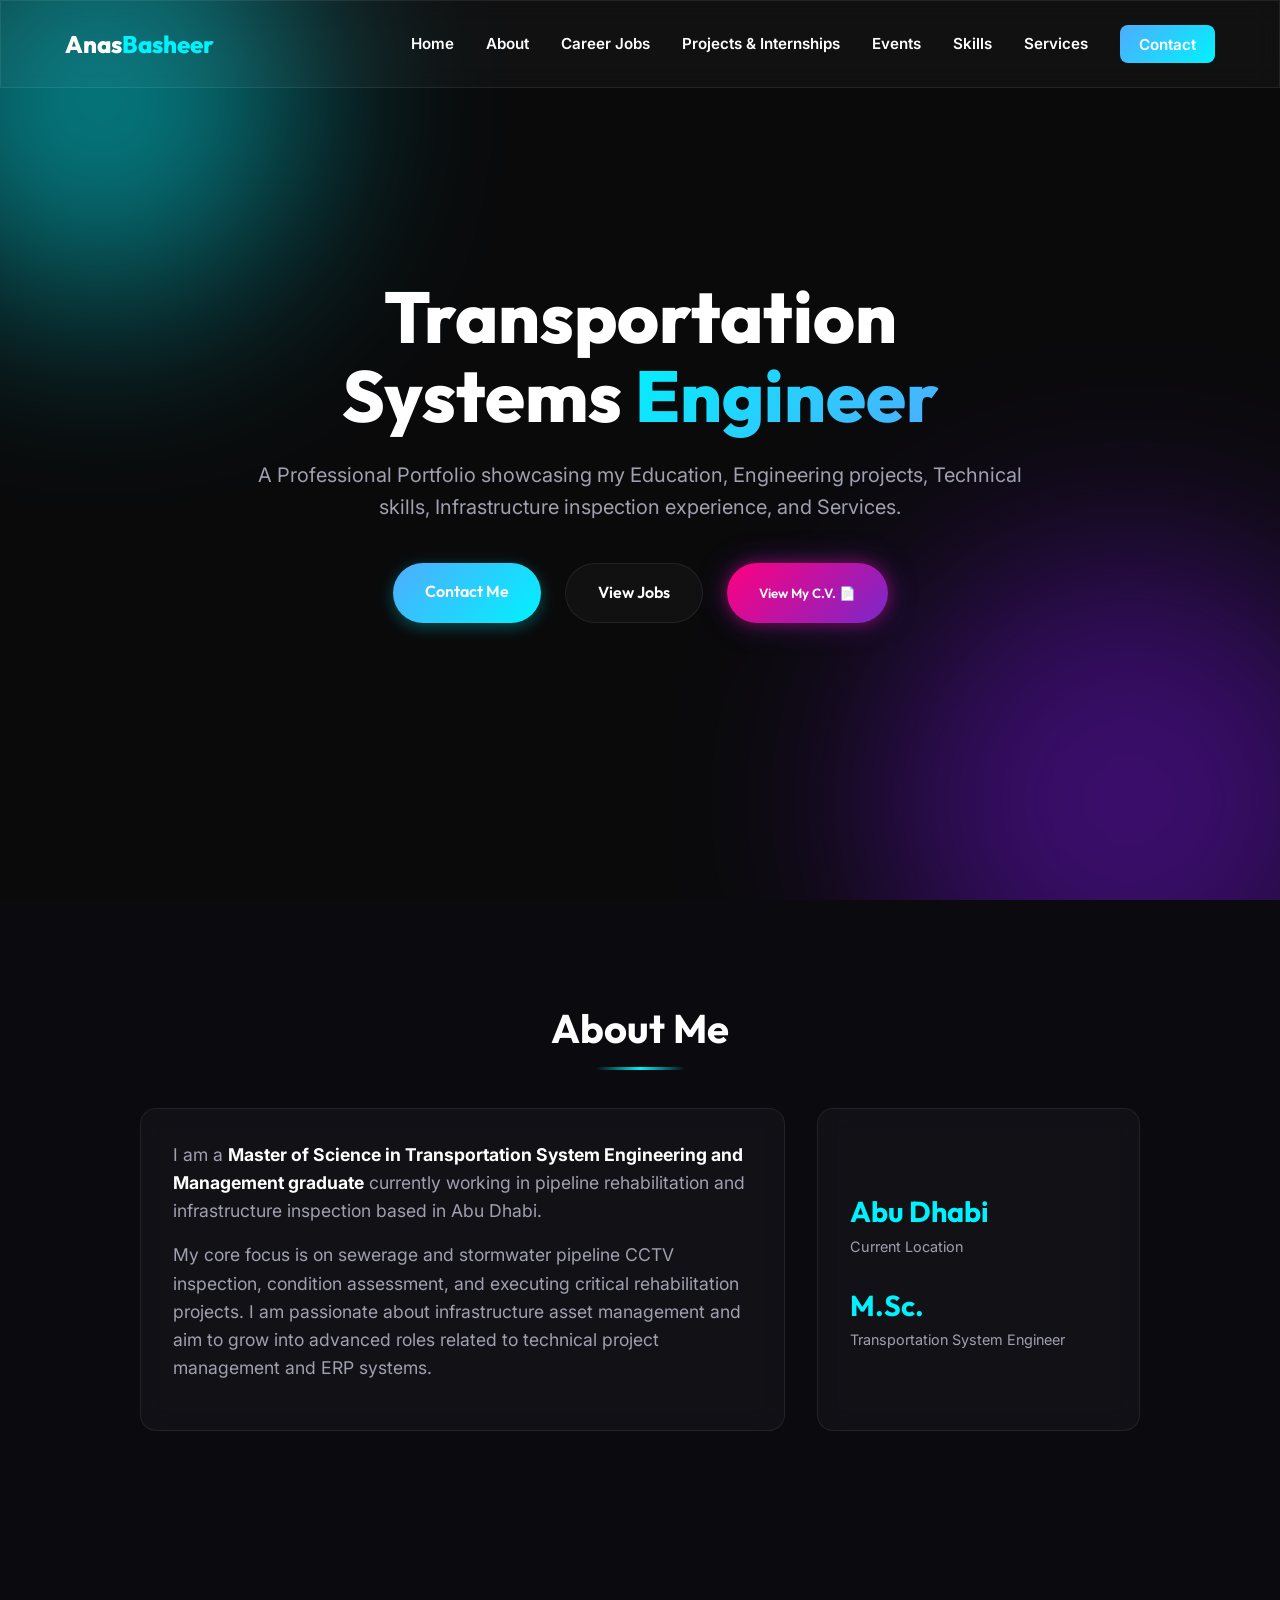
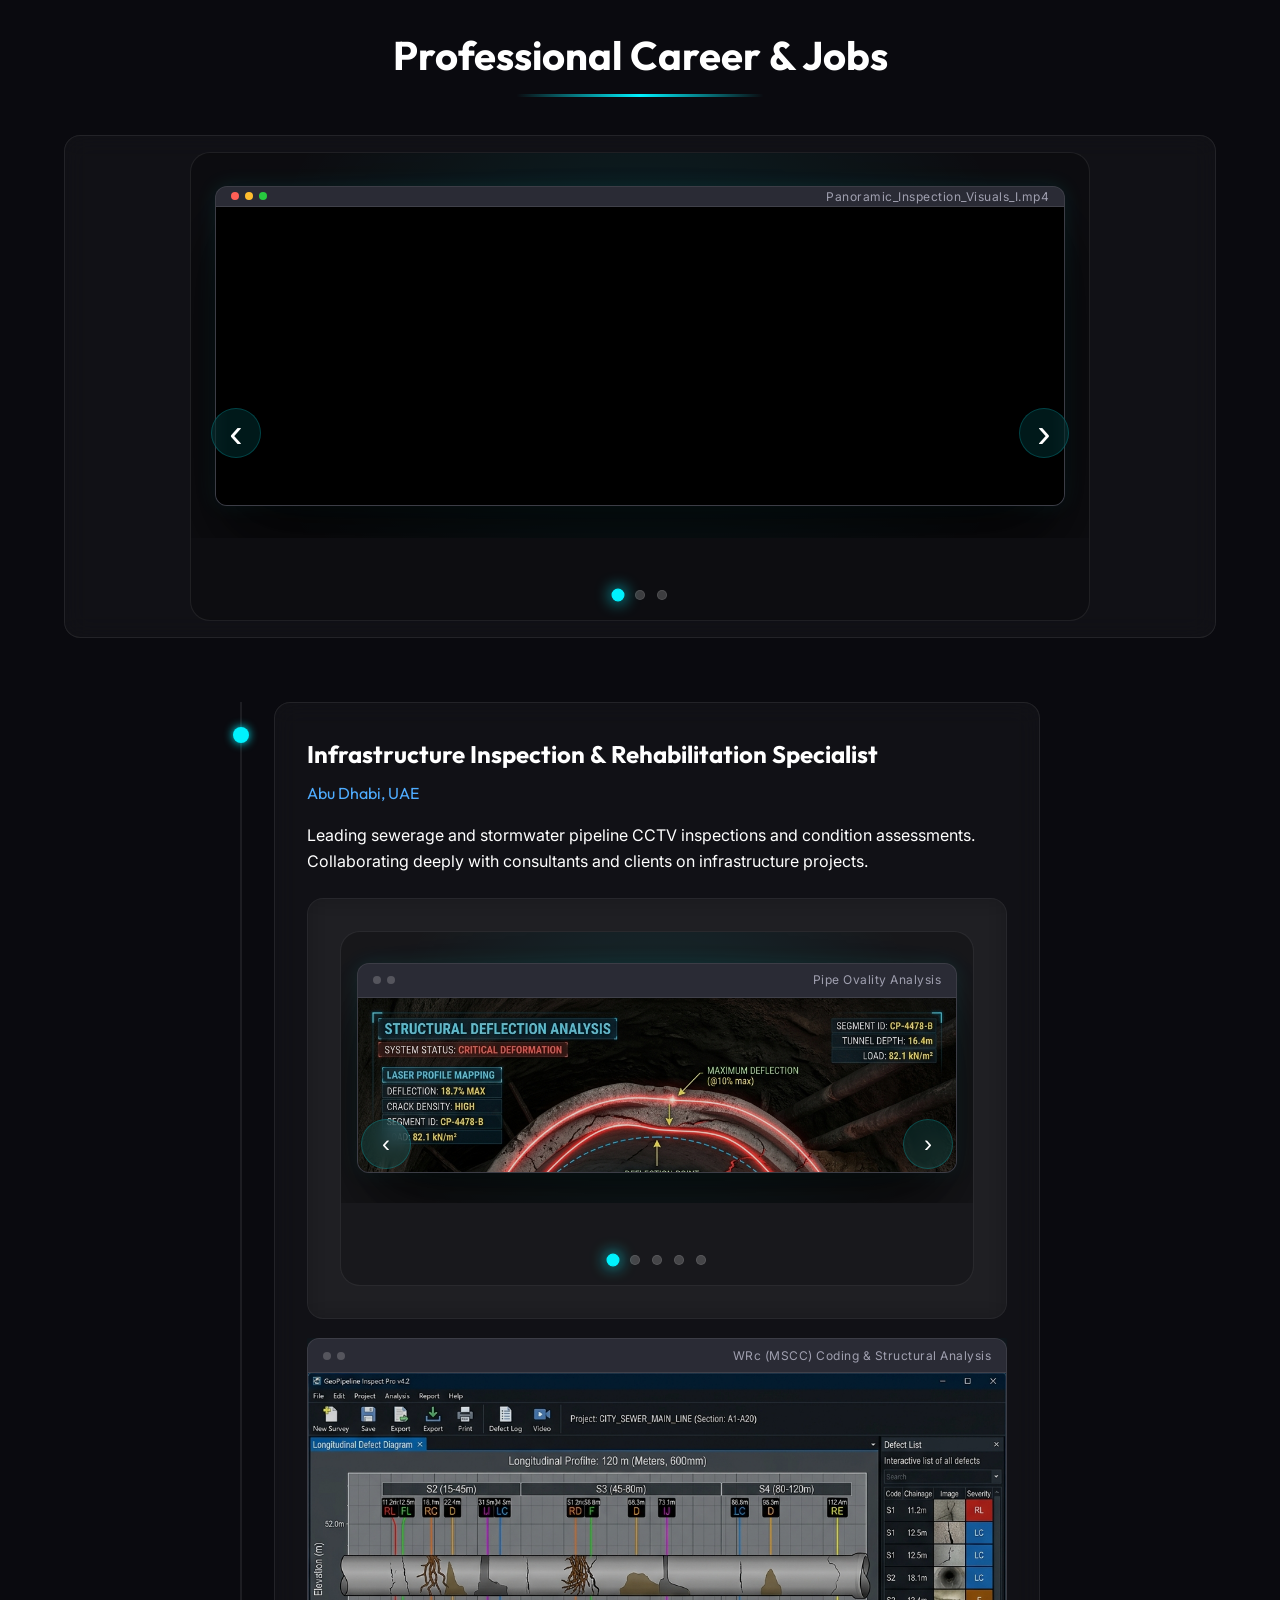
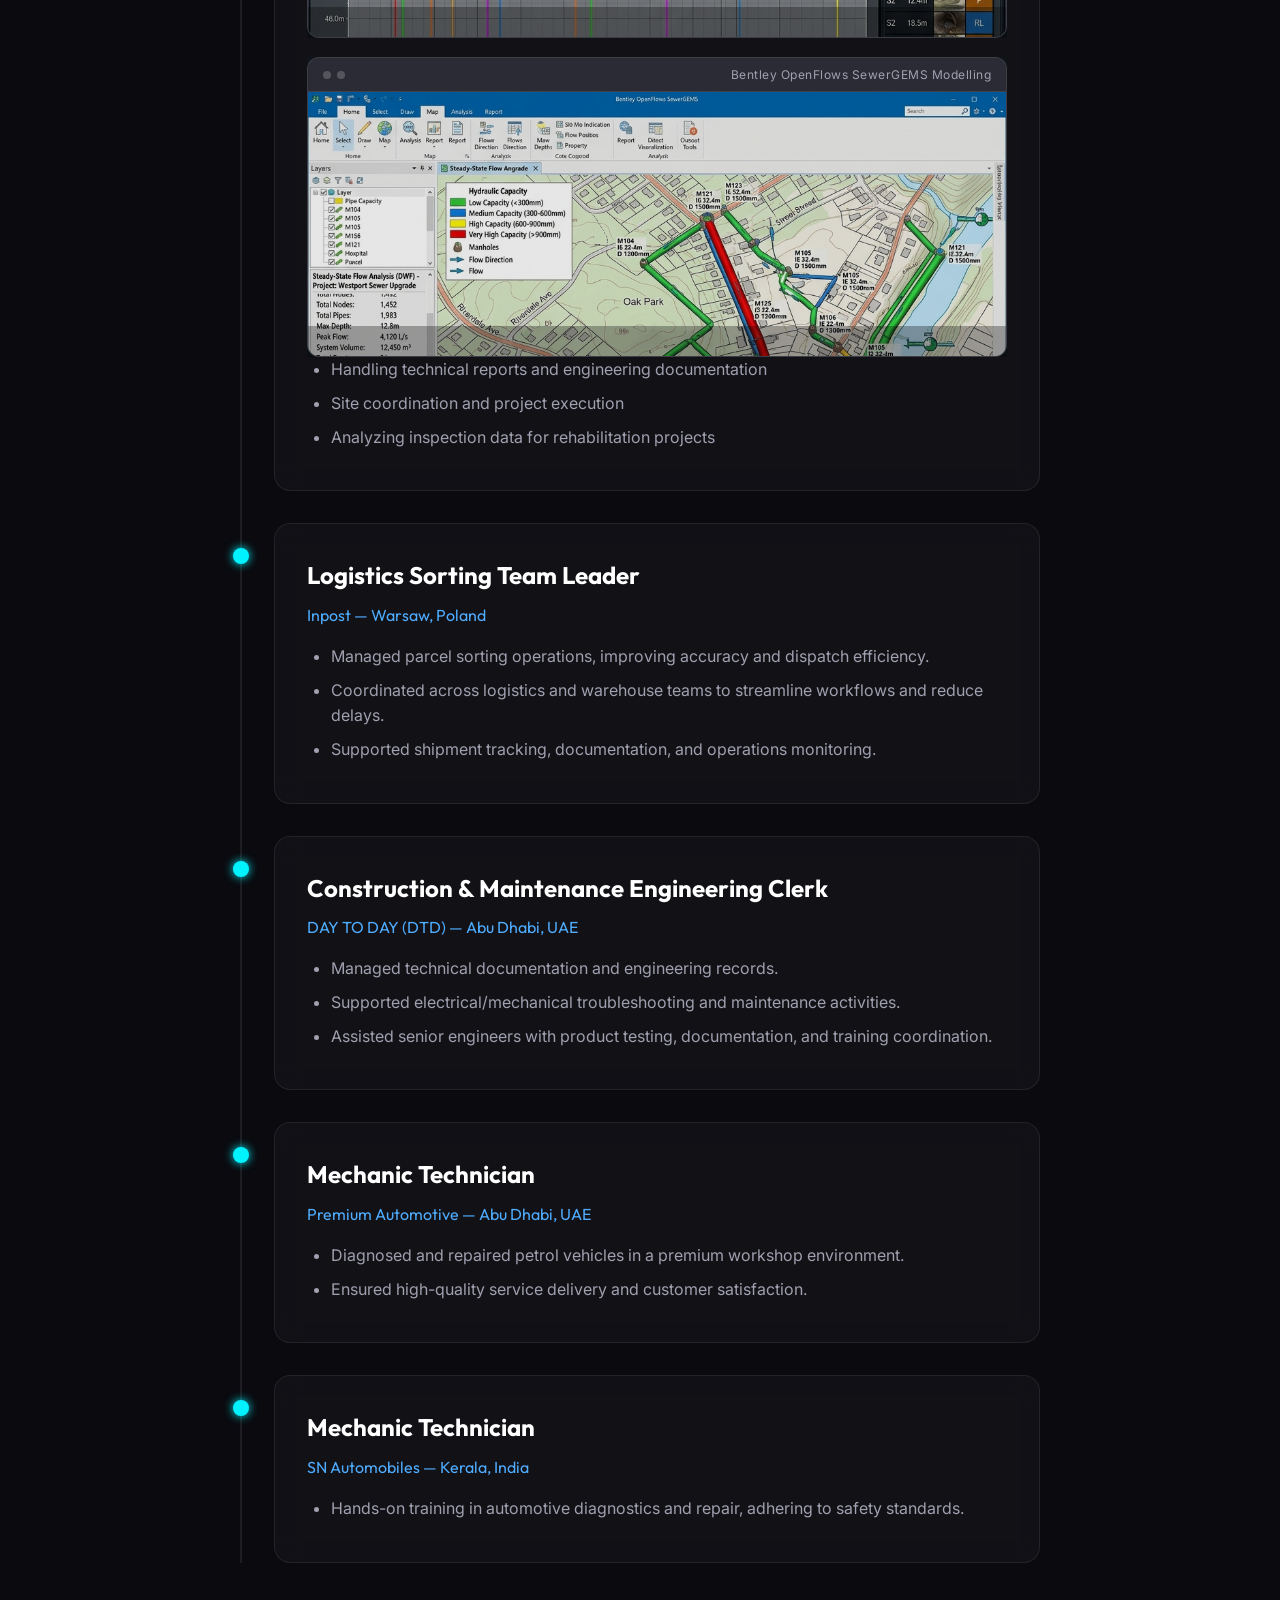
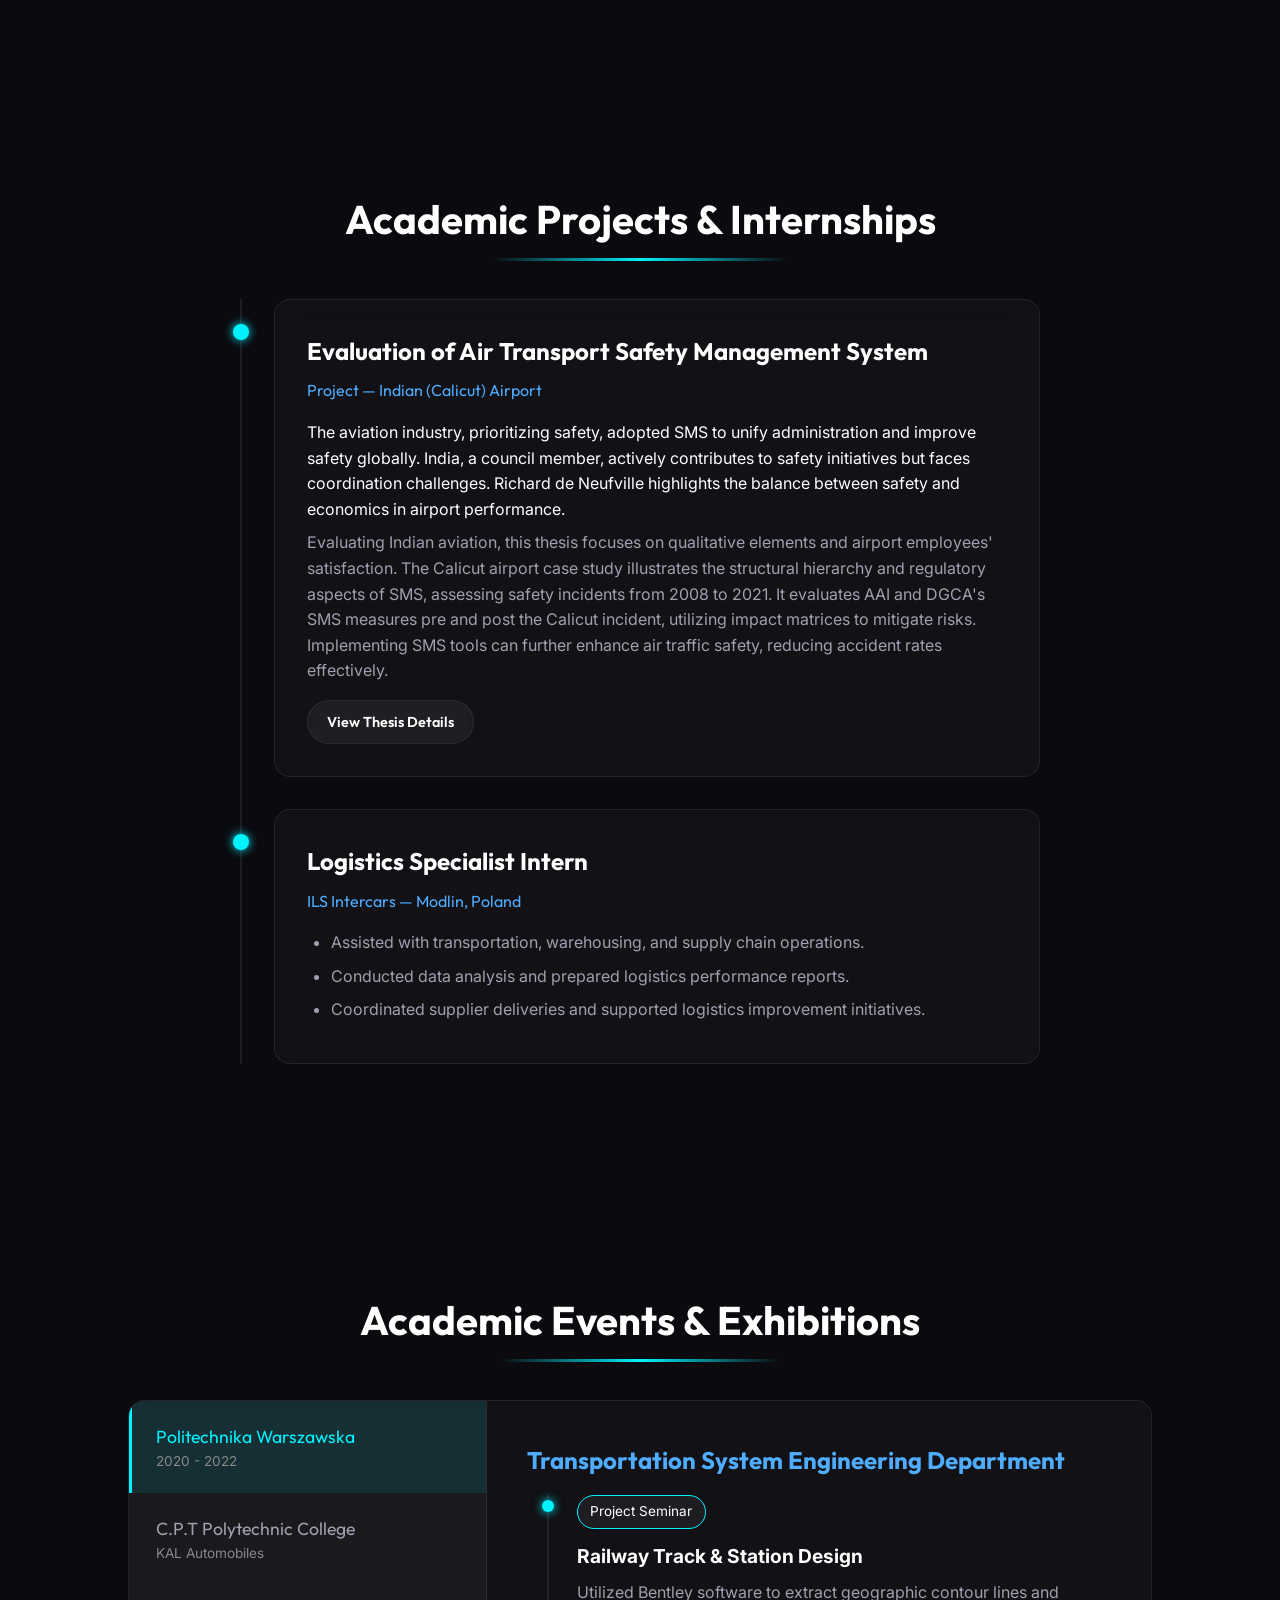
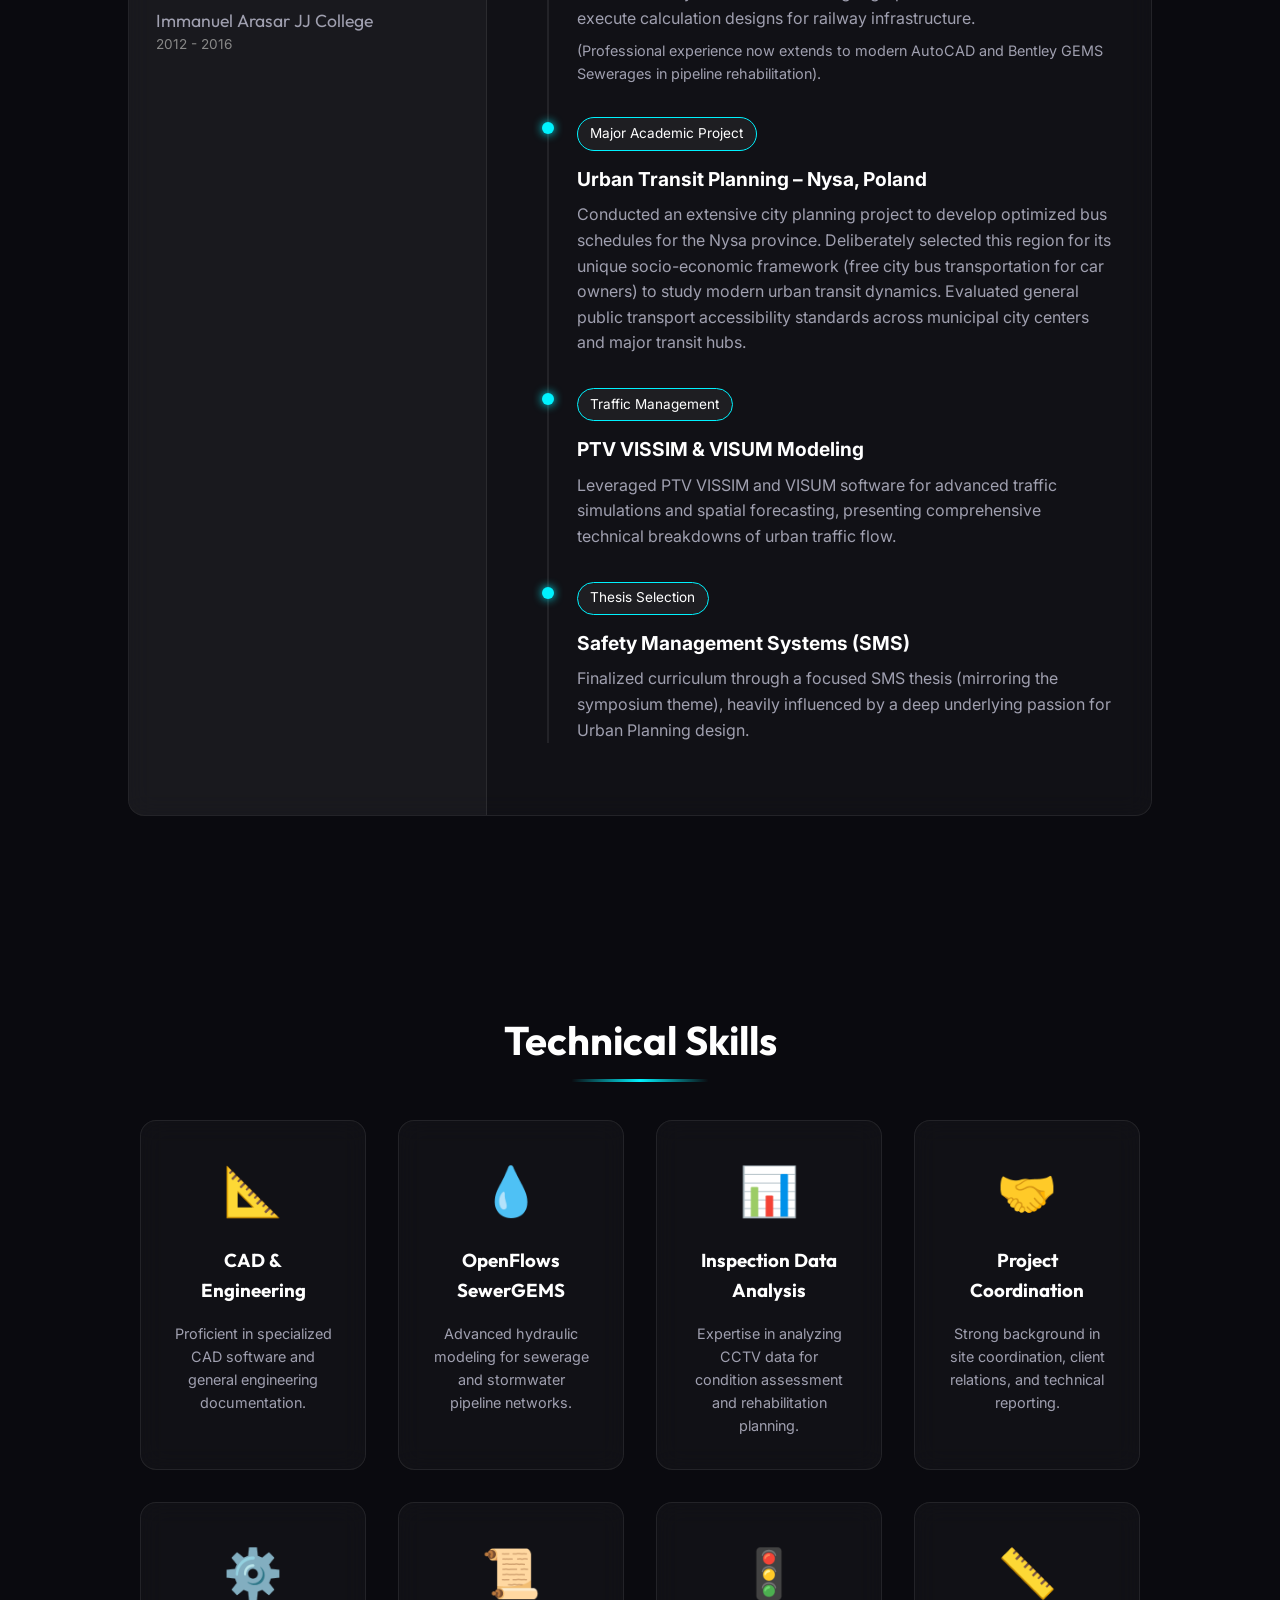
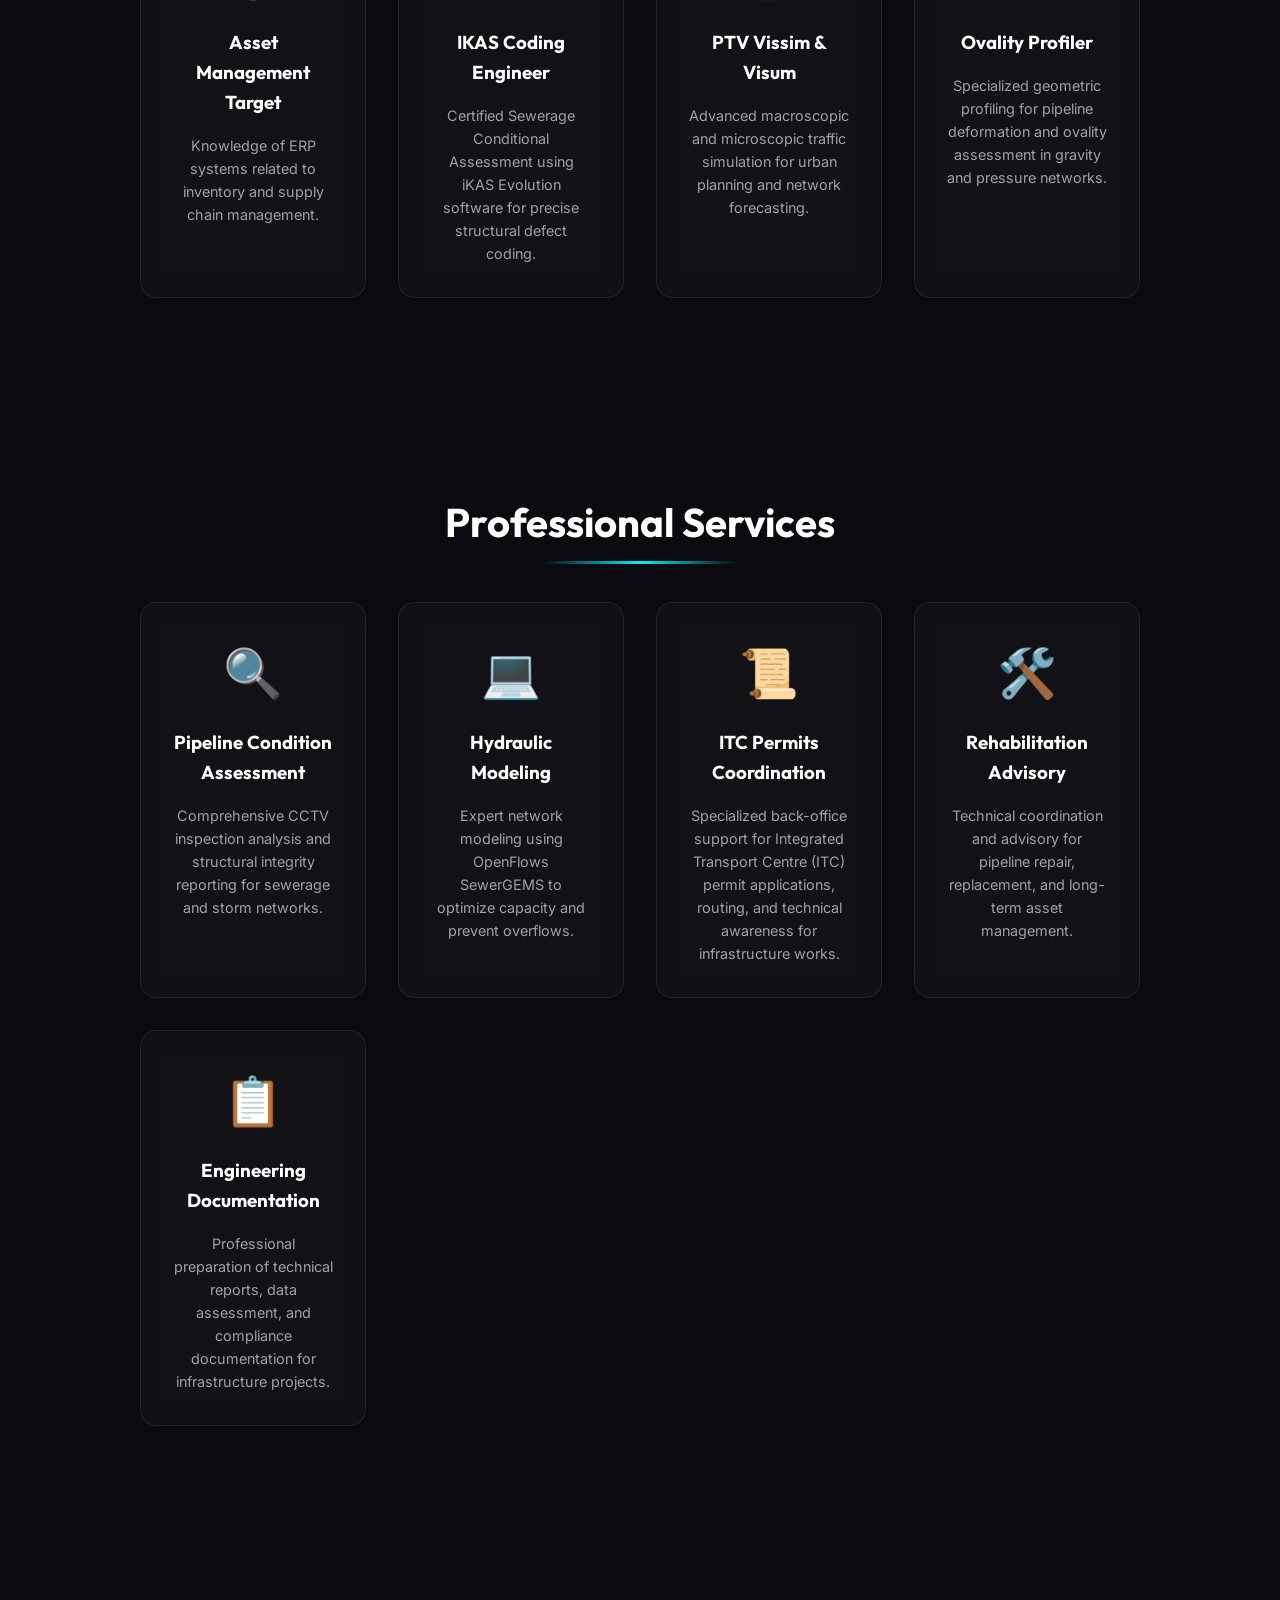
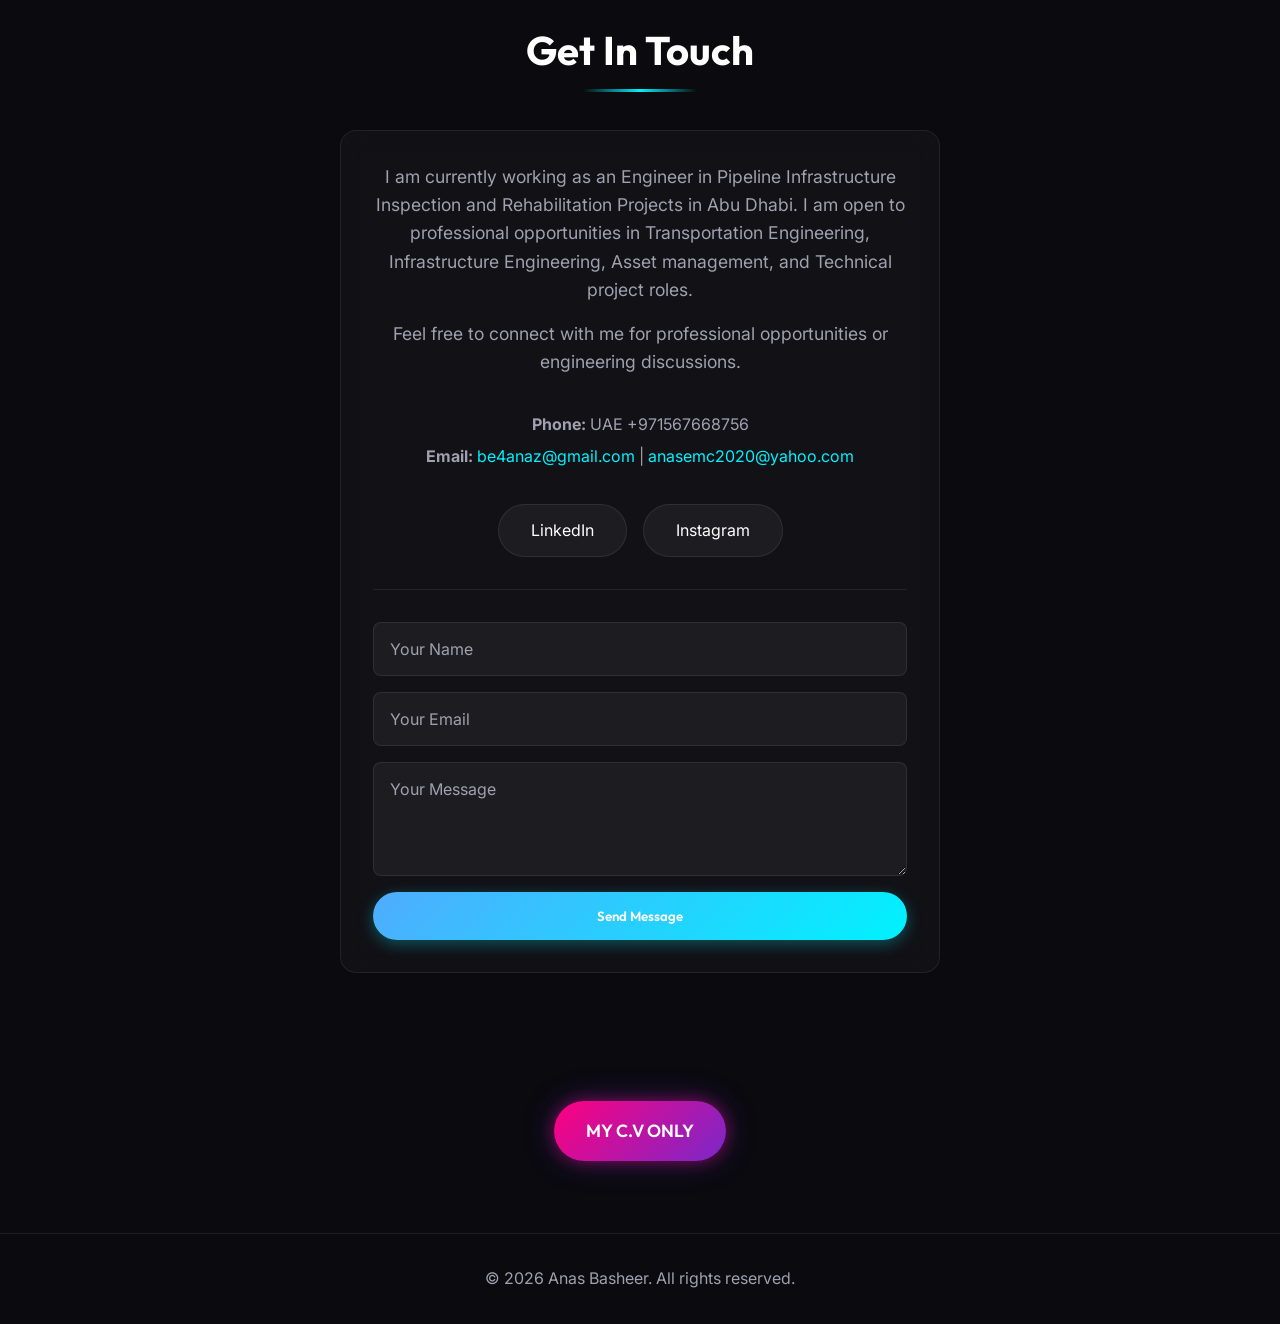
==== commit dfa6c755: "Standardize main video slider with premium Window Frame design" ====
--- a/index.html
+++ b/index.html
@@ -94,34 +94,49 @@
                 <div class="video-slider" id="main-video-slider">
                     <!-- Slide 1: Panoramic 1 -->
                     <div class="video-slide active" data-type="native">
-                        <div class="slide-header">
-                            <h3>Panoramic Inspection Visuals - I</h3>
-                            <p>Direct monitor diagnostic capture</p>
-                        </div>
-                        <video class="slider-video" muted playsinline>
-                            <source src="job-video-1.mp4" type="video/mp4">
-                        </video>
+                        <div class="report-live-container" style="padding: 1.5rem;">
+                            <div class="report-window-frame" style="width: 100%; height: 320px;">
+                                <div class="window-header">
+                                    <div class="window-dots"><div class="window-dot" style="background: #ff5f56;"></div><div class="window-dot" style="background: #ffbd2e;"></div><div class="window-dot" style="background: #27c93f;"></div></div>
+                                    <span class="window-title">Panoramic_Inspection_Visuals_I.mp4</span>
+                                </div>
+                                <video class="slider-video" muted playsinline style="width: 100%; height: 100%; object-fit: cover;">
+                                    <source src="job-video-1.mp4" type="video/mp4">
+                                </video>
+                                <div class="report-overlay"><span class="view-hint">Direct Monitor Diagnostic</span></div>
+                            </div>
+                        </div>
                     </div>
 
                     <!-- Slide 2: Panoramic 2 -->
                     <div class="video-slide" data-type="native">
-                        <div class="slide-header">
-                            <h3>Panoramic Inspection Visuals - II</h3>
-                            <p>Structural integrity diagnostic capture</p>
-                        </div>
-                        <video class="slider-video" muted playsinline>
-                            <source src="job-video-2.mp4" type="video/mp4">
-                        </video>
+                        <div class="report-live-container" style="padding: 1.5rem;">
+                            <div class="report-window-frame" style="width: 100%; height: 320px;">
+                                <div class="window-header">
+                                    <div class="window-dots"><div class="window-dot" style="background: #ff5f56;"></div><div class="window-dot" style="background: #ffbd2e;"></div><div class="window-dot" style="background: #27c93f;"></div></div>
+                                    <span class="window-title">Structural_Integrity_Diagnostic_II.mp4</span>
+                                </div>
+                                <video class="slider-video" muted playsinline style="width: 100%; height: 100%; object-fit: cover;">
+                                    <source src="job-video-2.mp4" type="video/mp4">
+                                </video>
+                                <div class="report-overlay"><span class="view-hint">Diagnostic Capture</span></div>
+                            </div>
+                        </div>
                     </div>
 
                     <!-- Slide 3: YouTube Timo Witt -->
                     <div class="video-slide" data-type="youtube">
-                        <div class="slide-header">
-                            <h3>Timo Witt - IBAK Germany Training</h3>
-                            <p>Note: Certain technical details restricted due to policy</p>
-                        </div>
-                        <div class="job-video-cropper">
-                            <div id="showcase-player"></div>
+                        <div class="report-live-container" style="padding: 1.5rem;">
+                            <div class="report-window-frame" style="width: 100%; height: 320px;">
+                                <div class="window-header">
+                                    <div class="window-dots"><div class="window-dot" style="background: #ff5f56;"></div><div class="window-dot" style="background: #ffbd2e;"></div><div class="window-dot" style="background: #27c93f;"></div></div>
+                                    <span class="window-title">IBAK_Germany_Technical_Training.mp4</span>
+                                </div>
+                                <div class="job-video-cropper" style="position: relative; width: 100%; height: 100%;">
+                                    <div id="showcase-player"></div>
+                                </div>
+                                <div class="report-overlay"><span class="view-hint">RESTRICTED TECHNICAL ACCESS</span></div>
+                            </div>
                         </div>
                     </div>
                 </div>
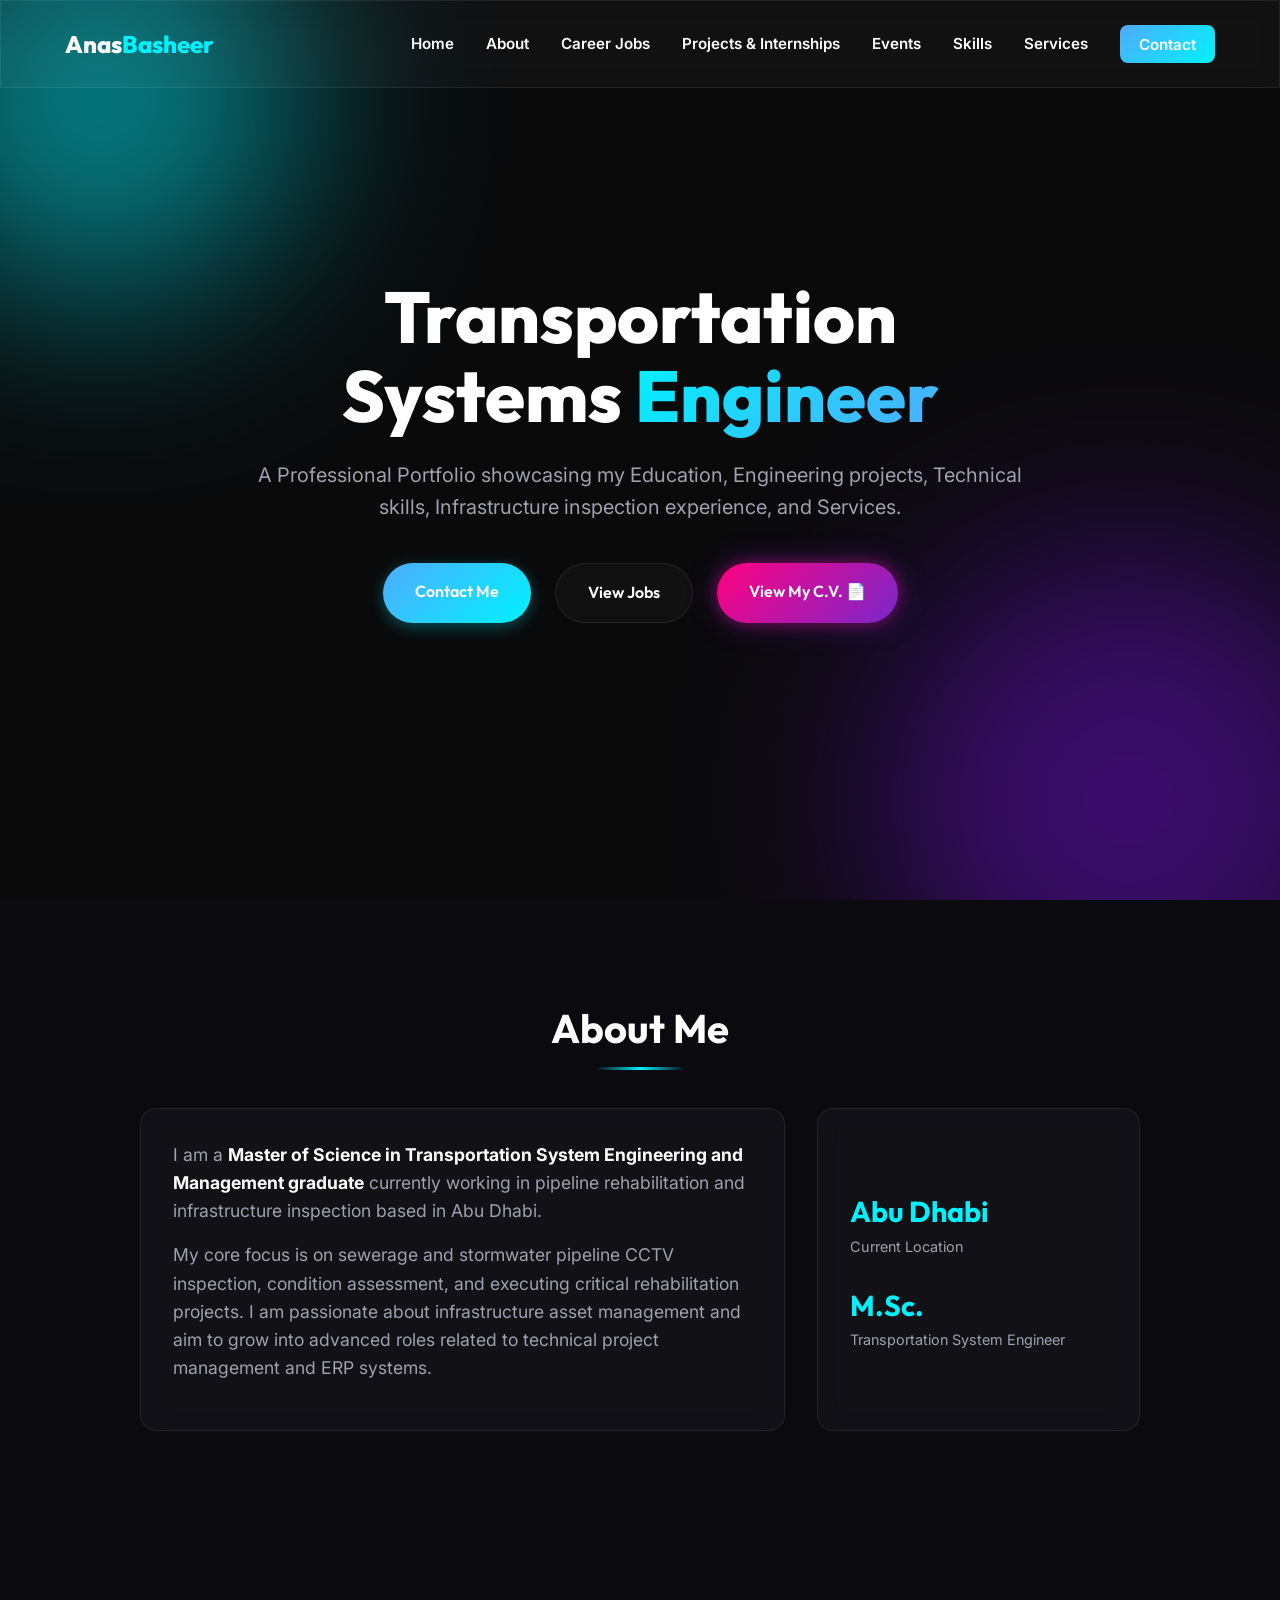
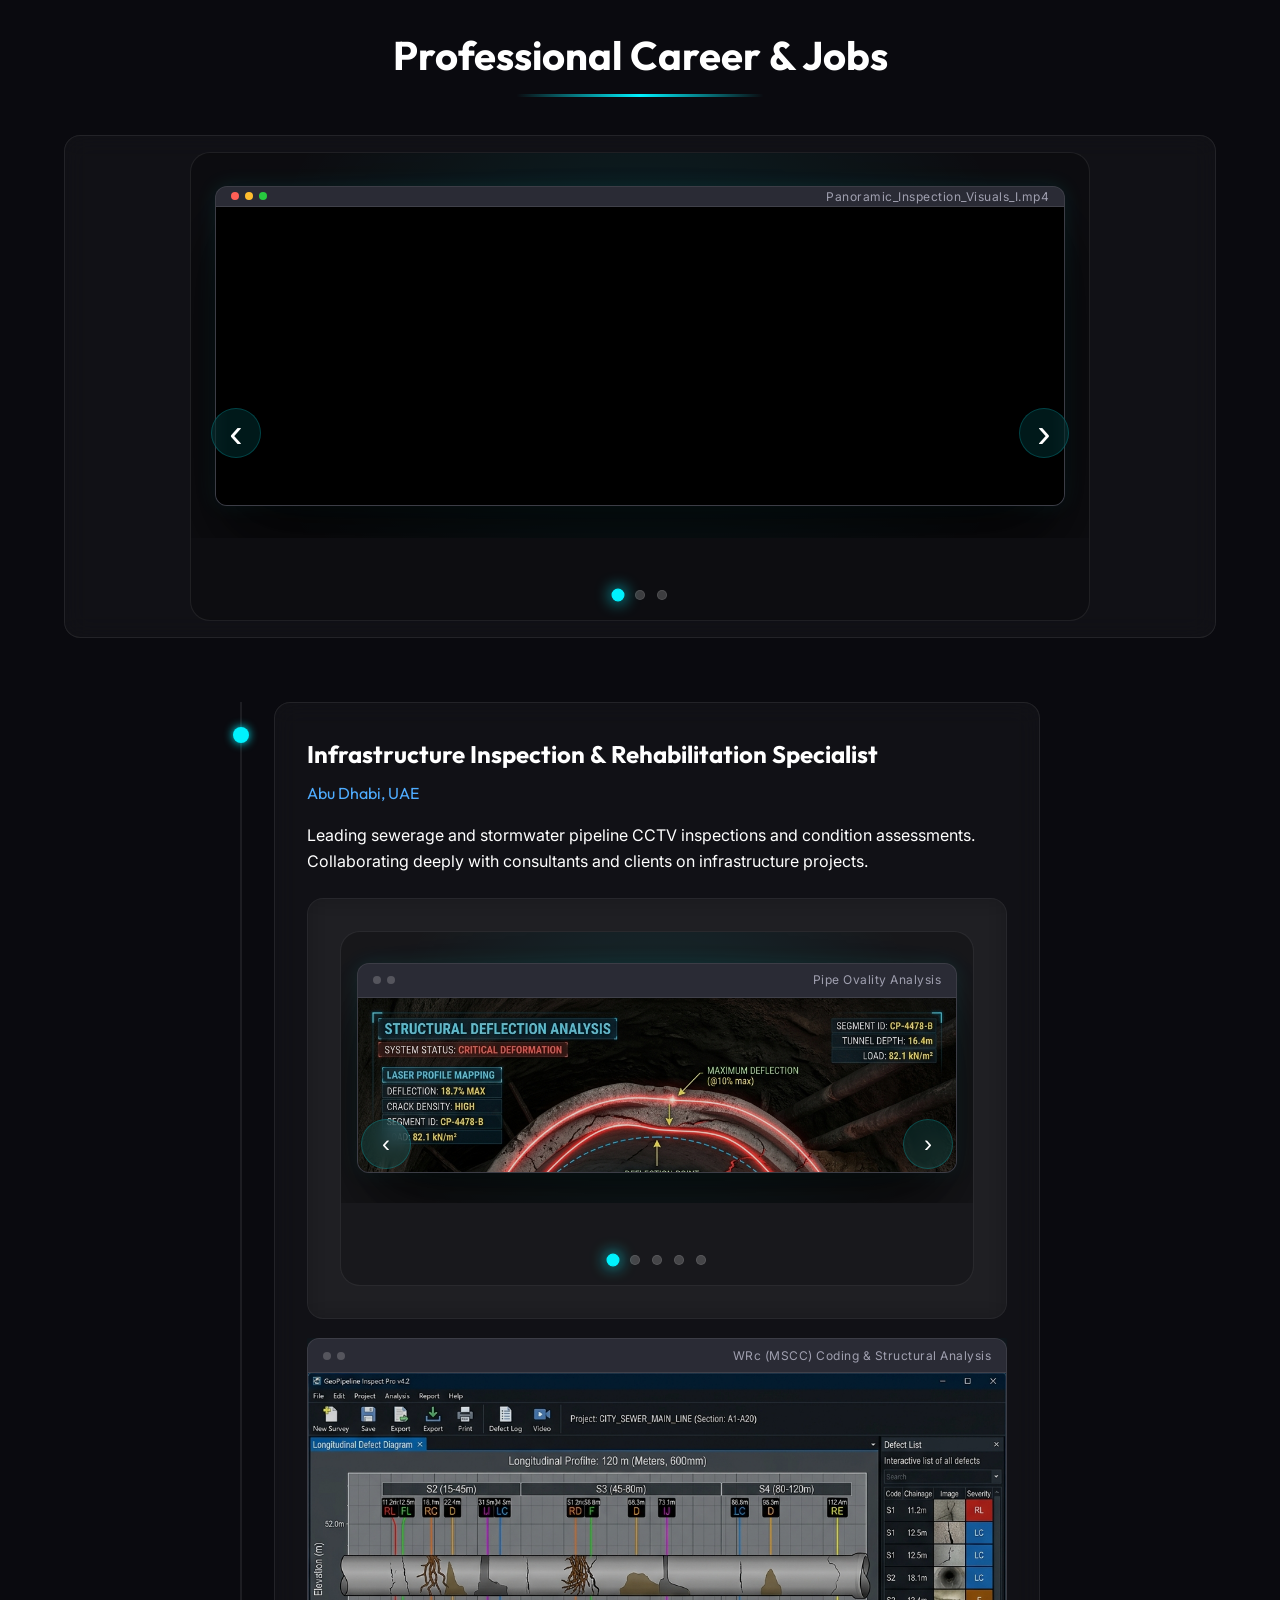
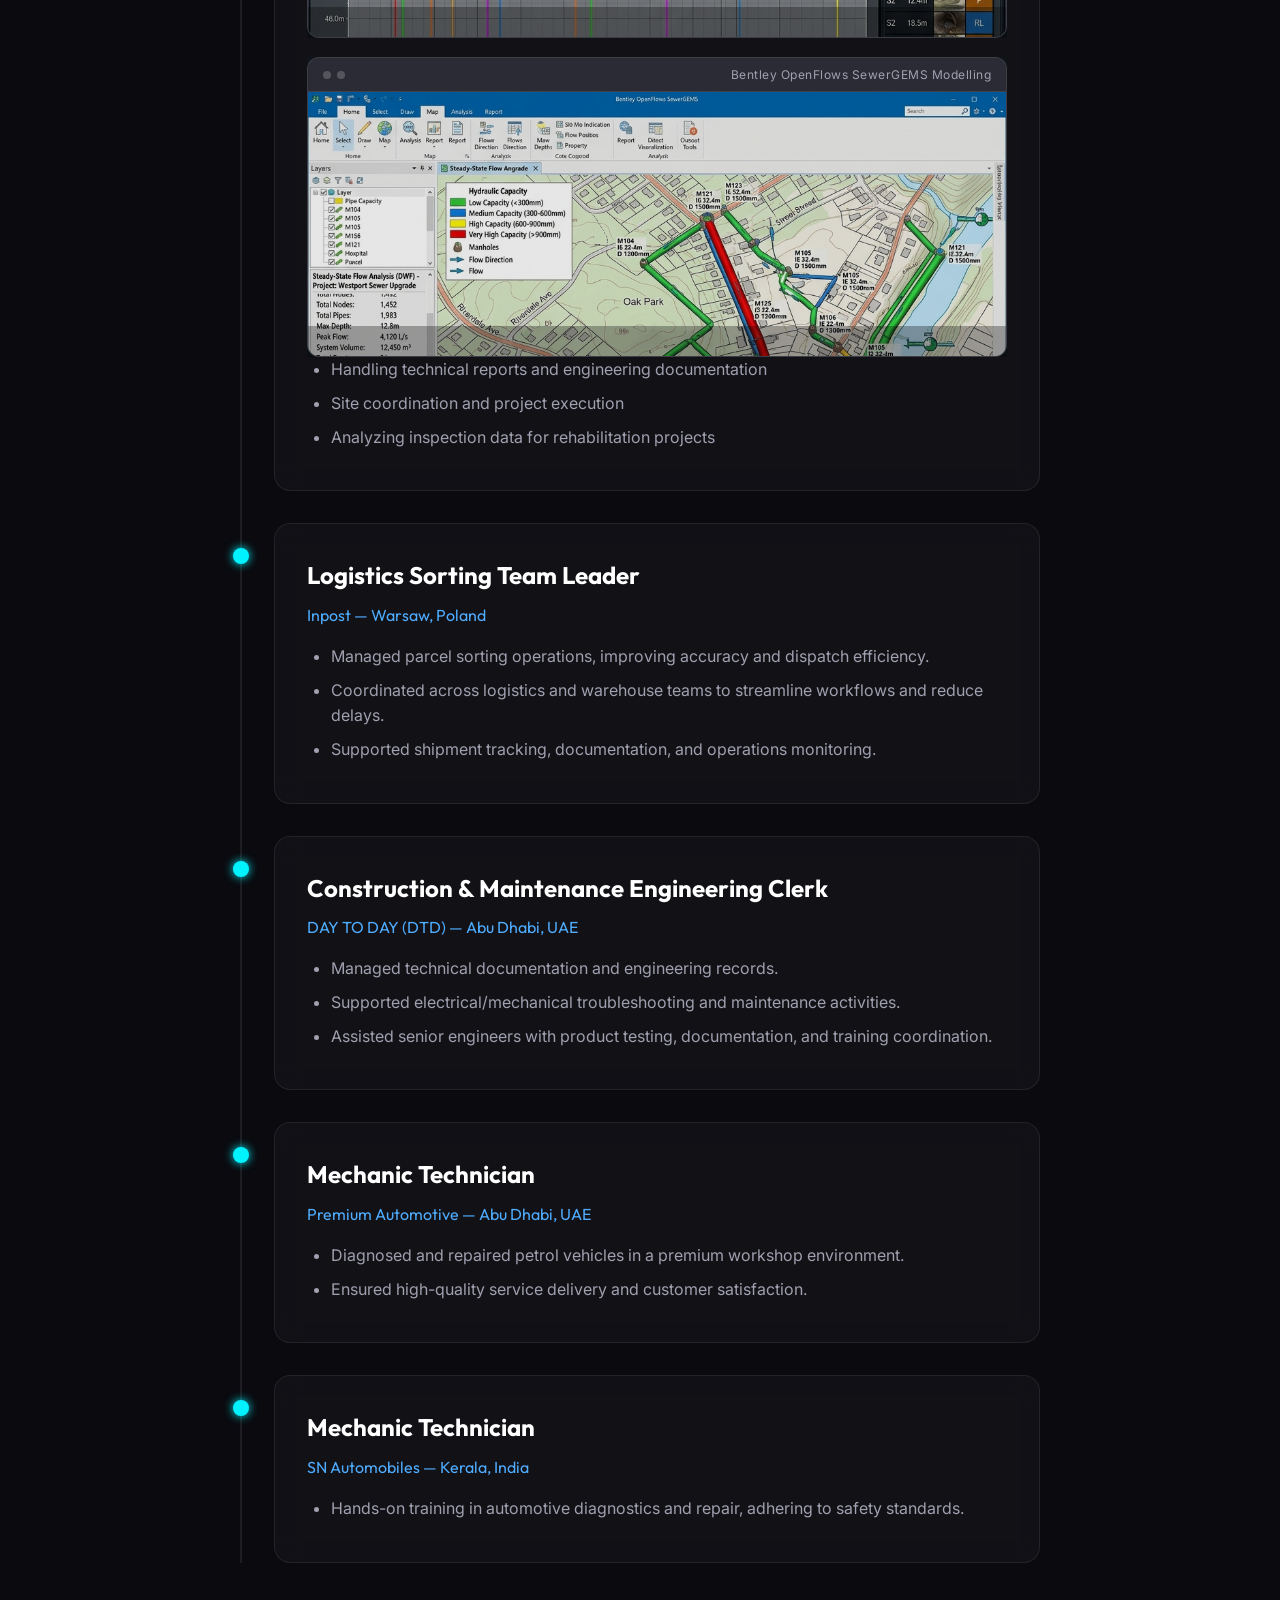
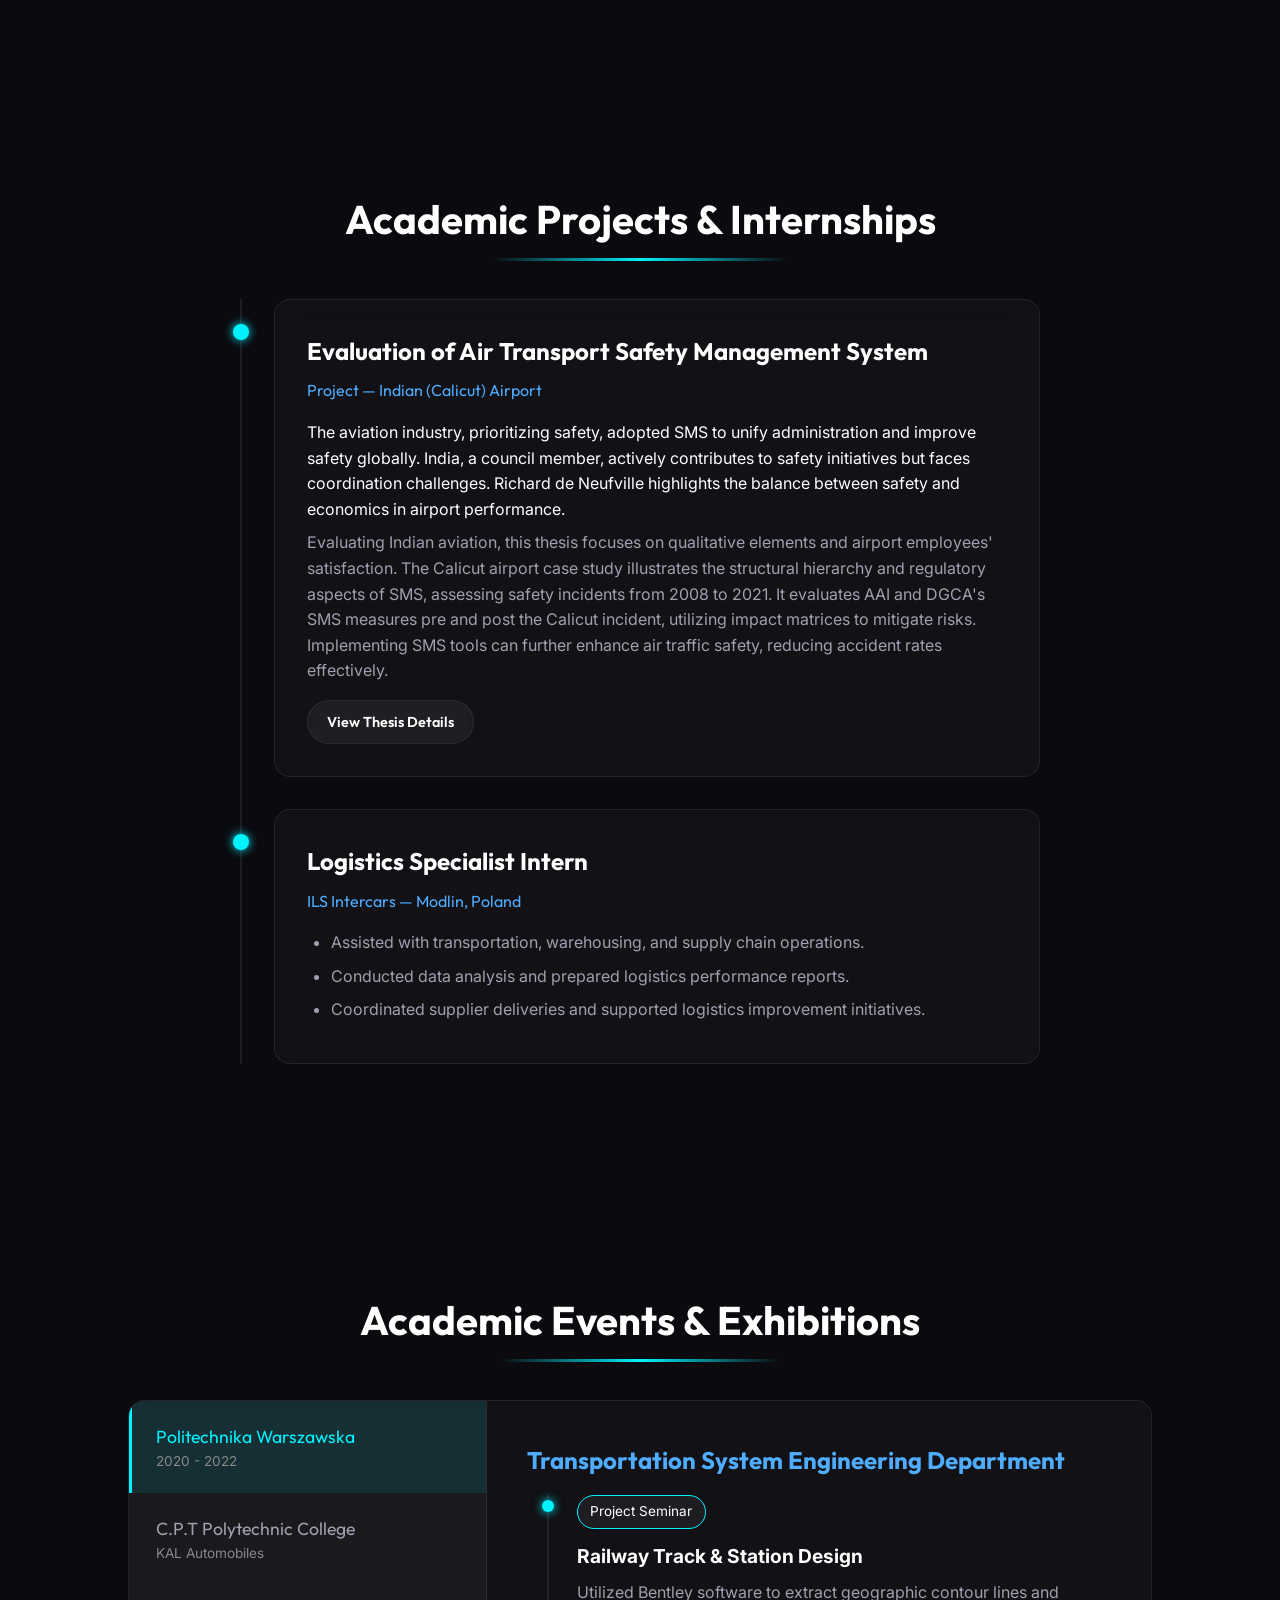
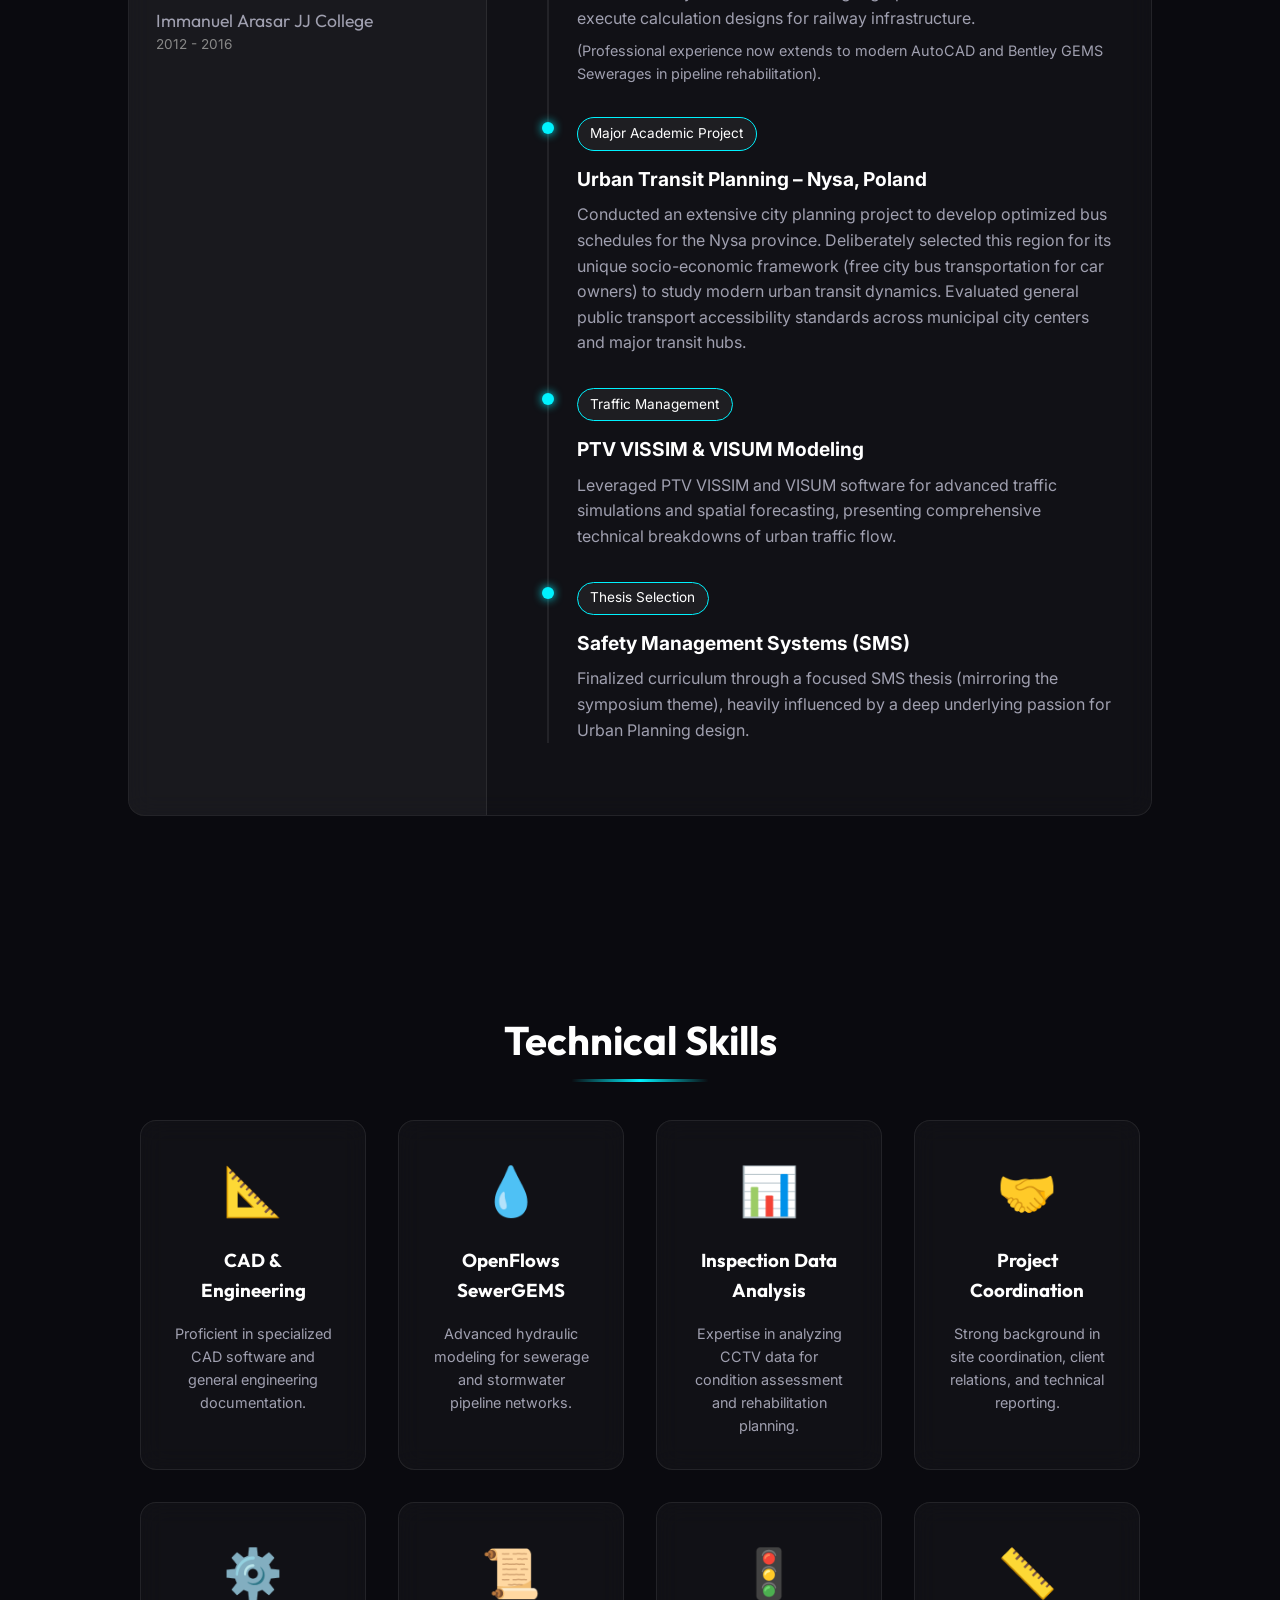
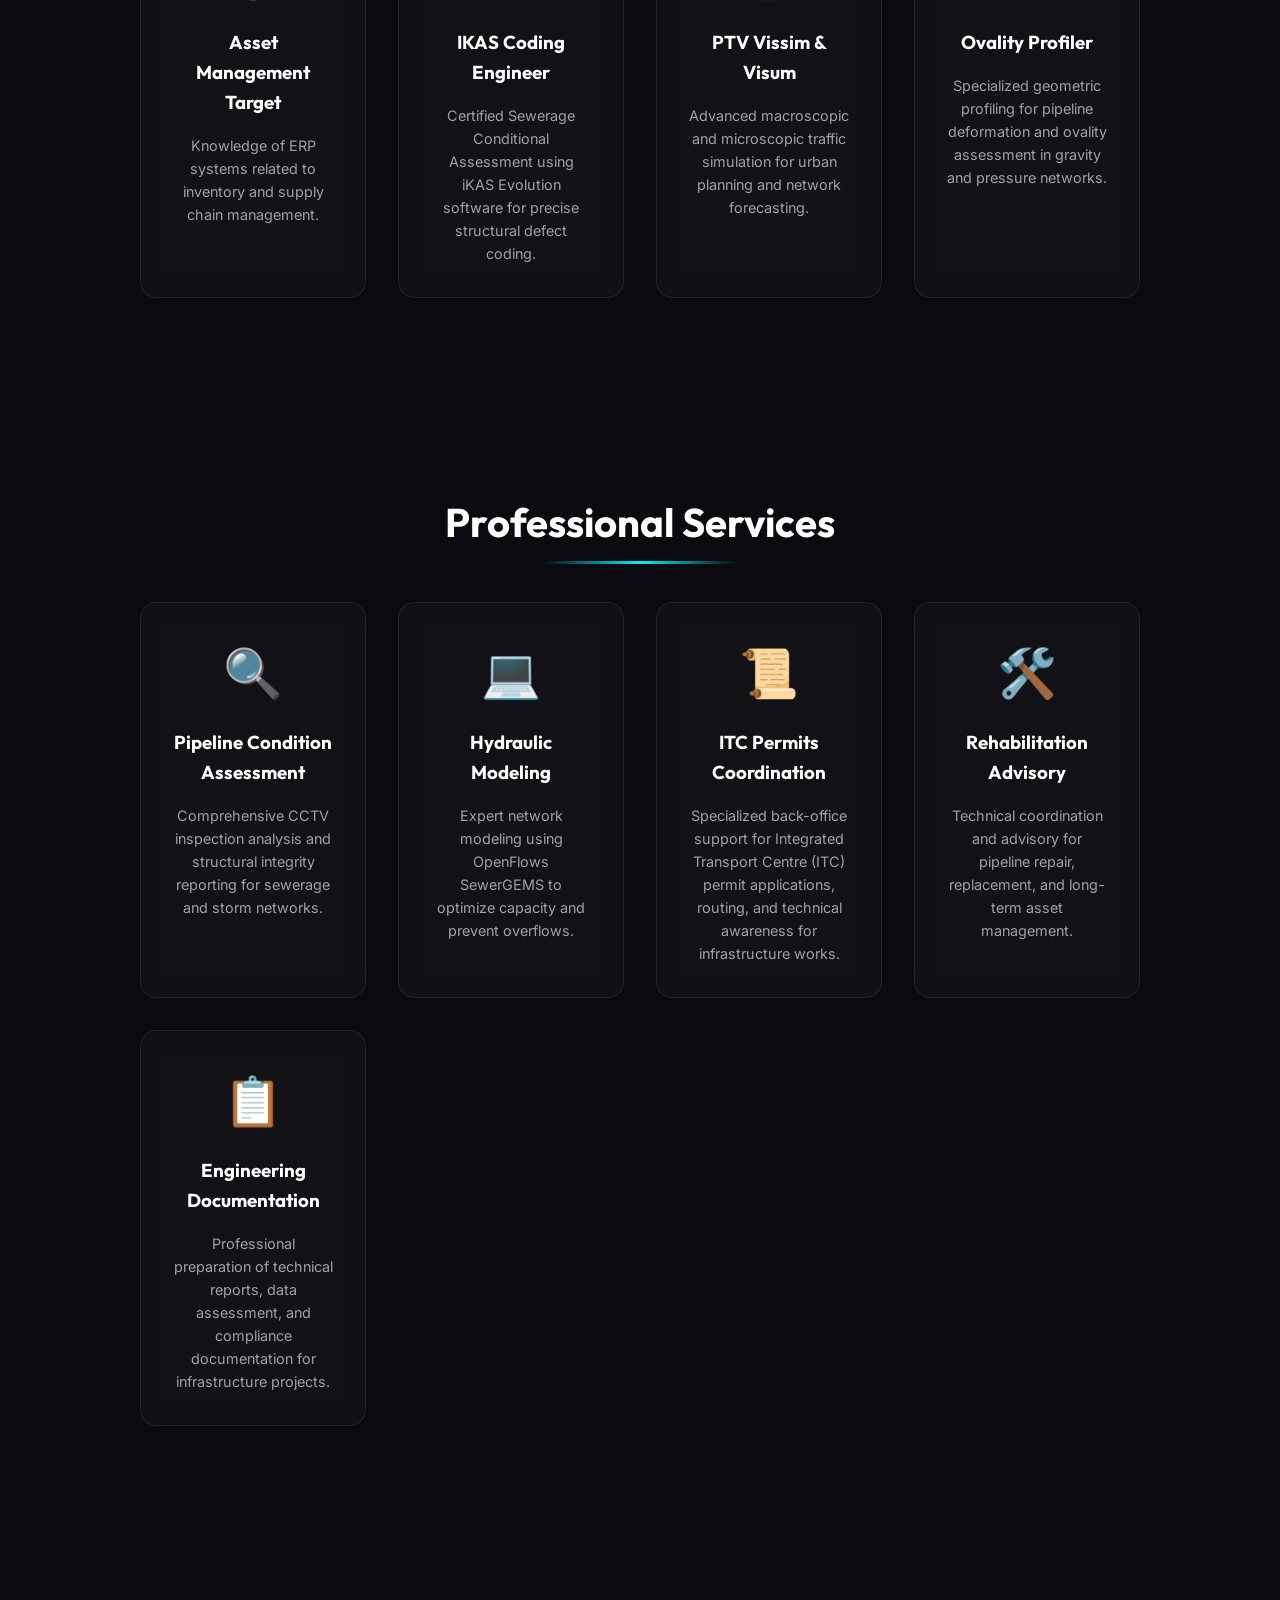
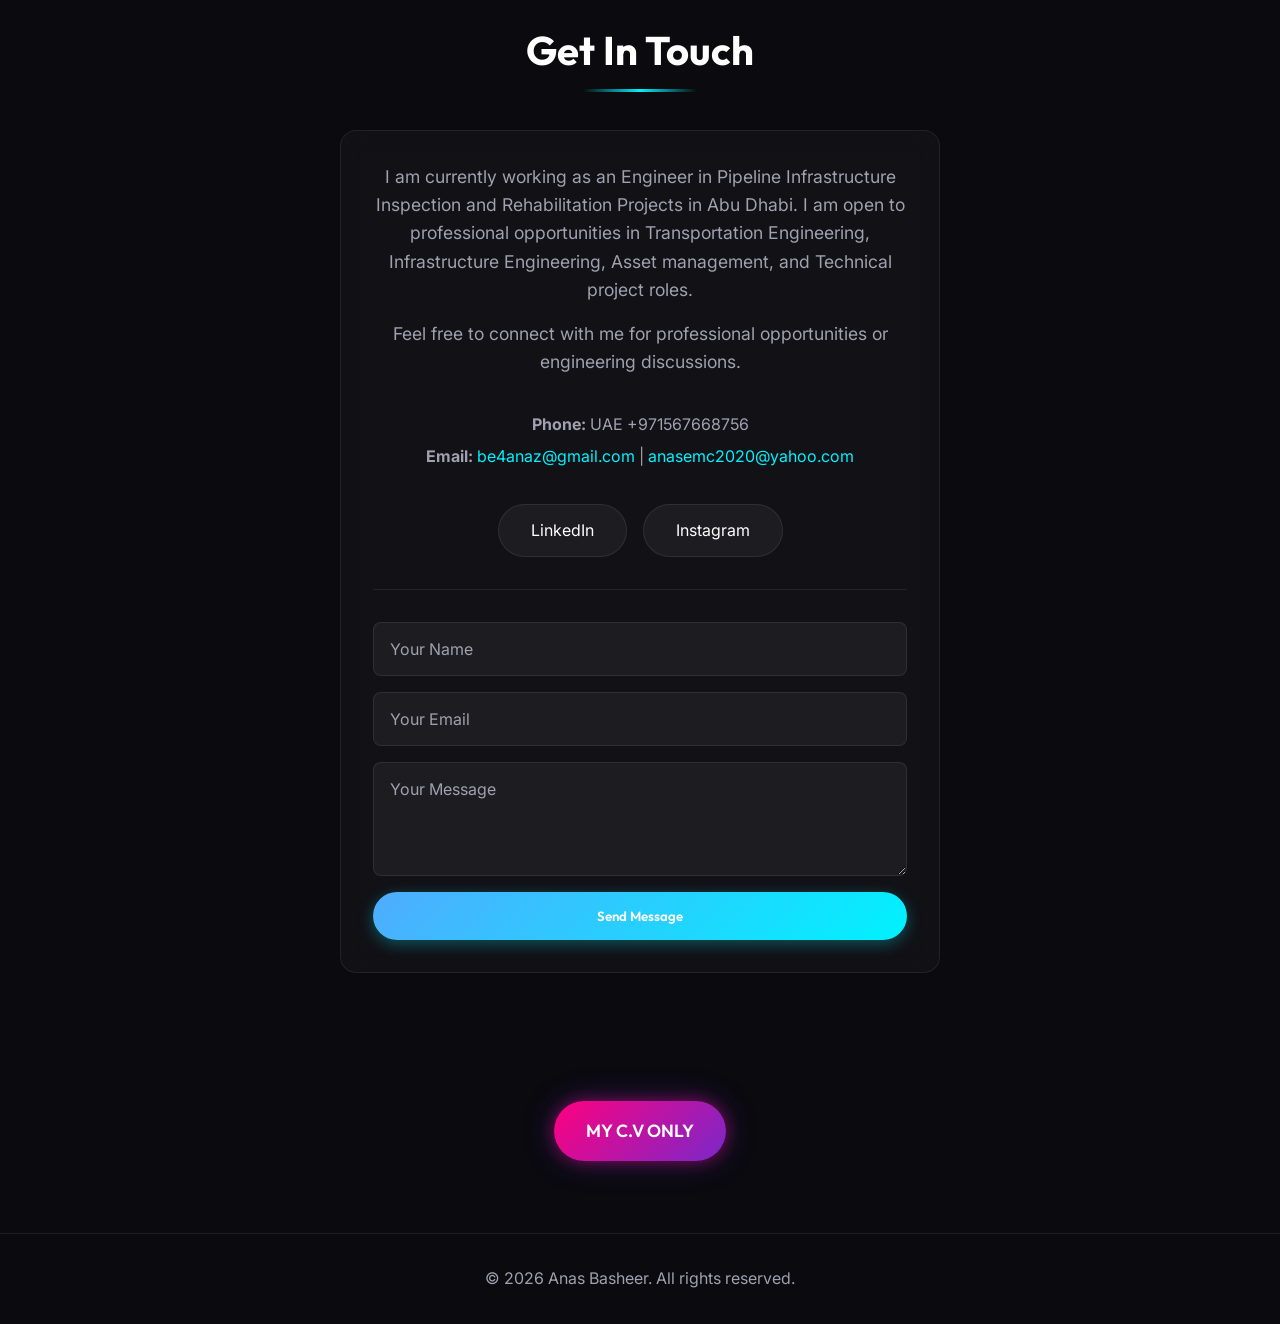
==== commit 9f981a88: "Update CV source to new Dropbox link" ====
--- a/index.html
+++ b/index.html
@@ -44,7 +44,7 @@
             <div class="hero-buttons">
                 <a href="#contact" class="btn btn-primary">Contact Me</a>
                 <a href="#jobs" class="btn btn-secondary">View Jobs</a>
-                <button onclick="toggleCV()" class="btn btn-glow">View My C.V. 📄</button>
+                <a href="https://www.dropbox.com/scl/fi/u7u82s58hphmh6iasbfxt/Anas-Basheer.pdf?rlkey=wvmb3c55n8aqie9d7ucde0w18&st=u8prshte&dl=0" target="_blank" class="btn btn-glow">View My C.V. 📄</a>
             </div>
         </div>
         <div class="hero-shapes">
@@ -59,7 +59,7 @@
             <h3>My Curriculum Vitae</h3>
             <button onclick="toggleCV()" class="close-cv">&times;</button>
         </div>
-        <iframe src="Anas-Basheer.pdf" width="100%" height="800px" style="border: none; border-radius: 8px;"></iframe>
+        <iframe src="https://www.dropbox.com/scl/fi/u7u82s58hphmh6iasbfxt/Anas-Basheer.pdf?rlkey=wvmb3c55n8aqie9d7ucde0w18&st=u8prshte&raw=1" width="100%" height="800px" style="border: none; border-radius: 8px;"></iframe>
     </section>
 
     <!-- About Section -->
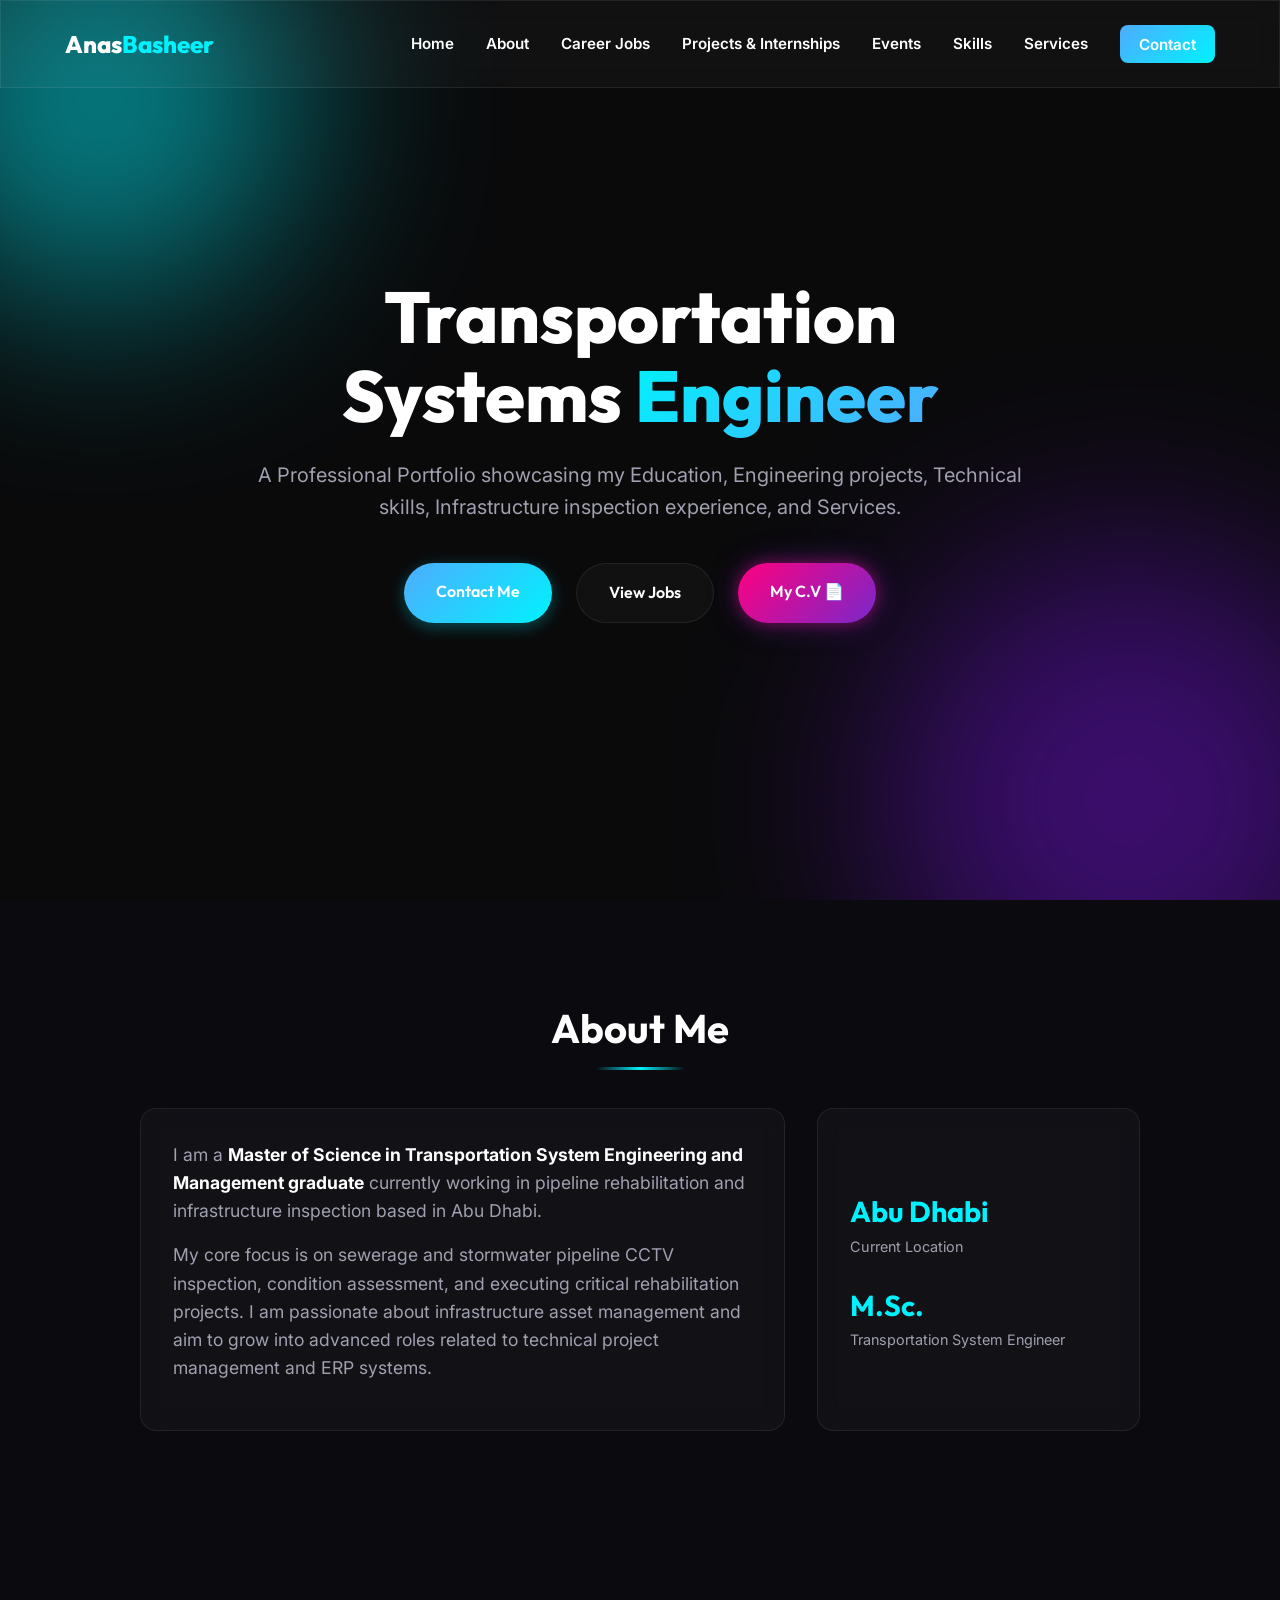
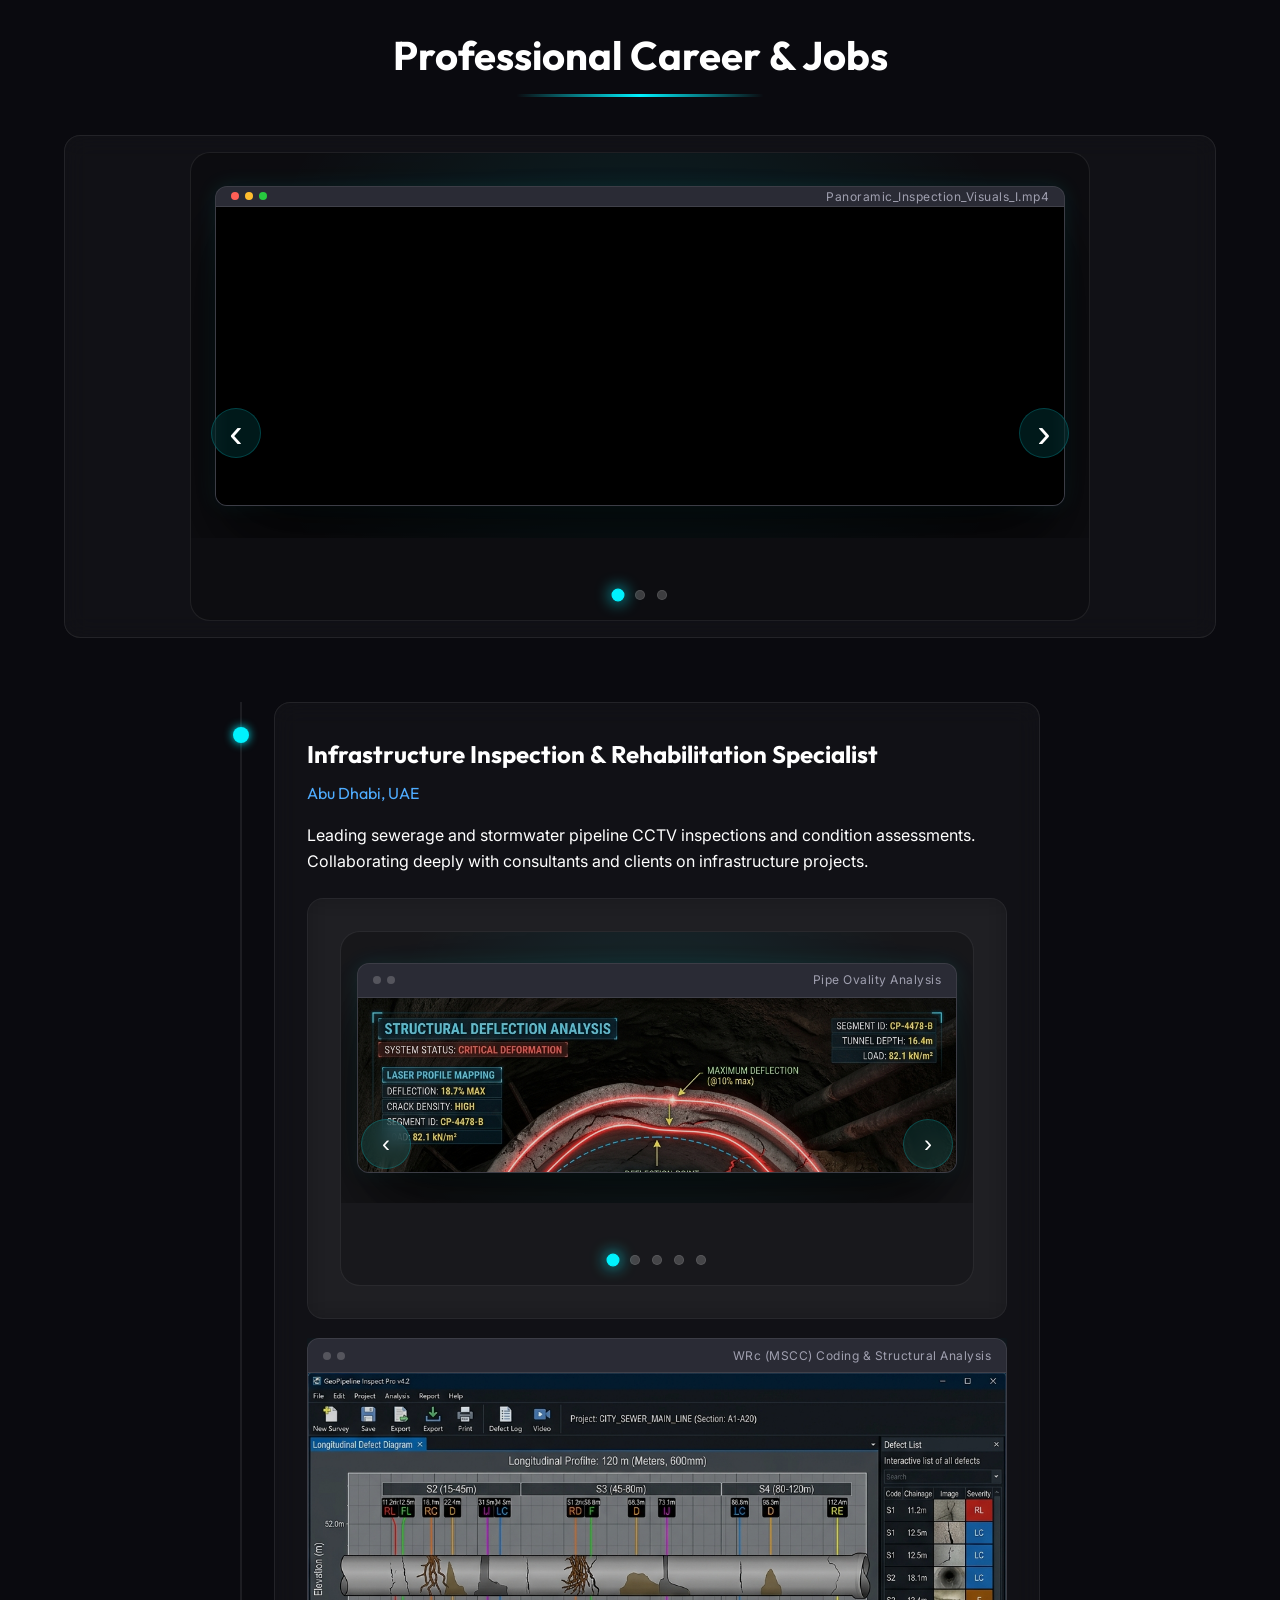
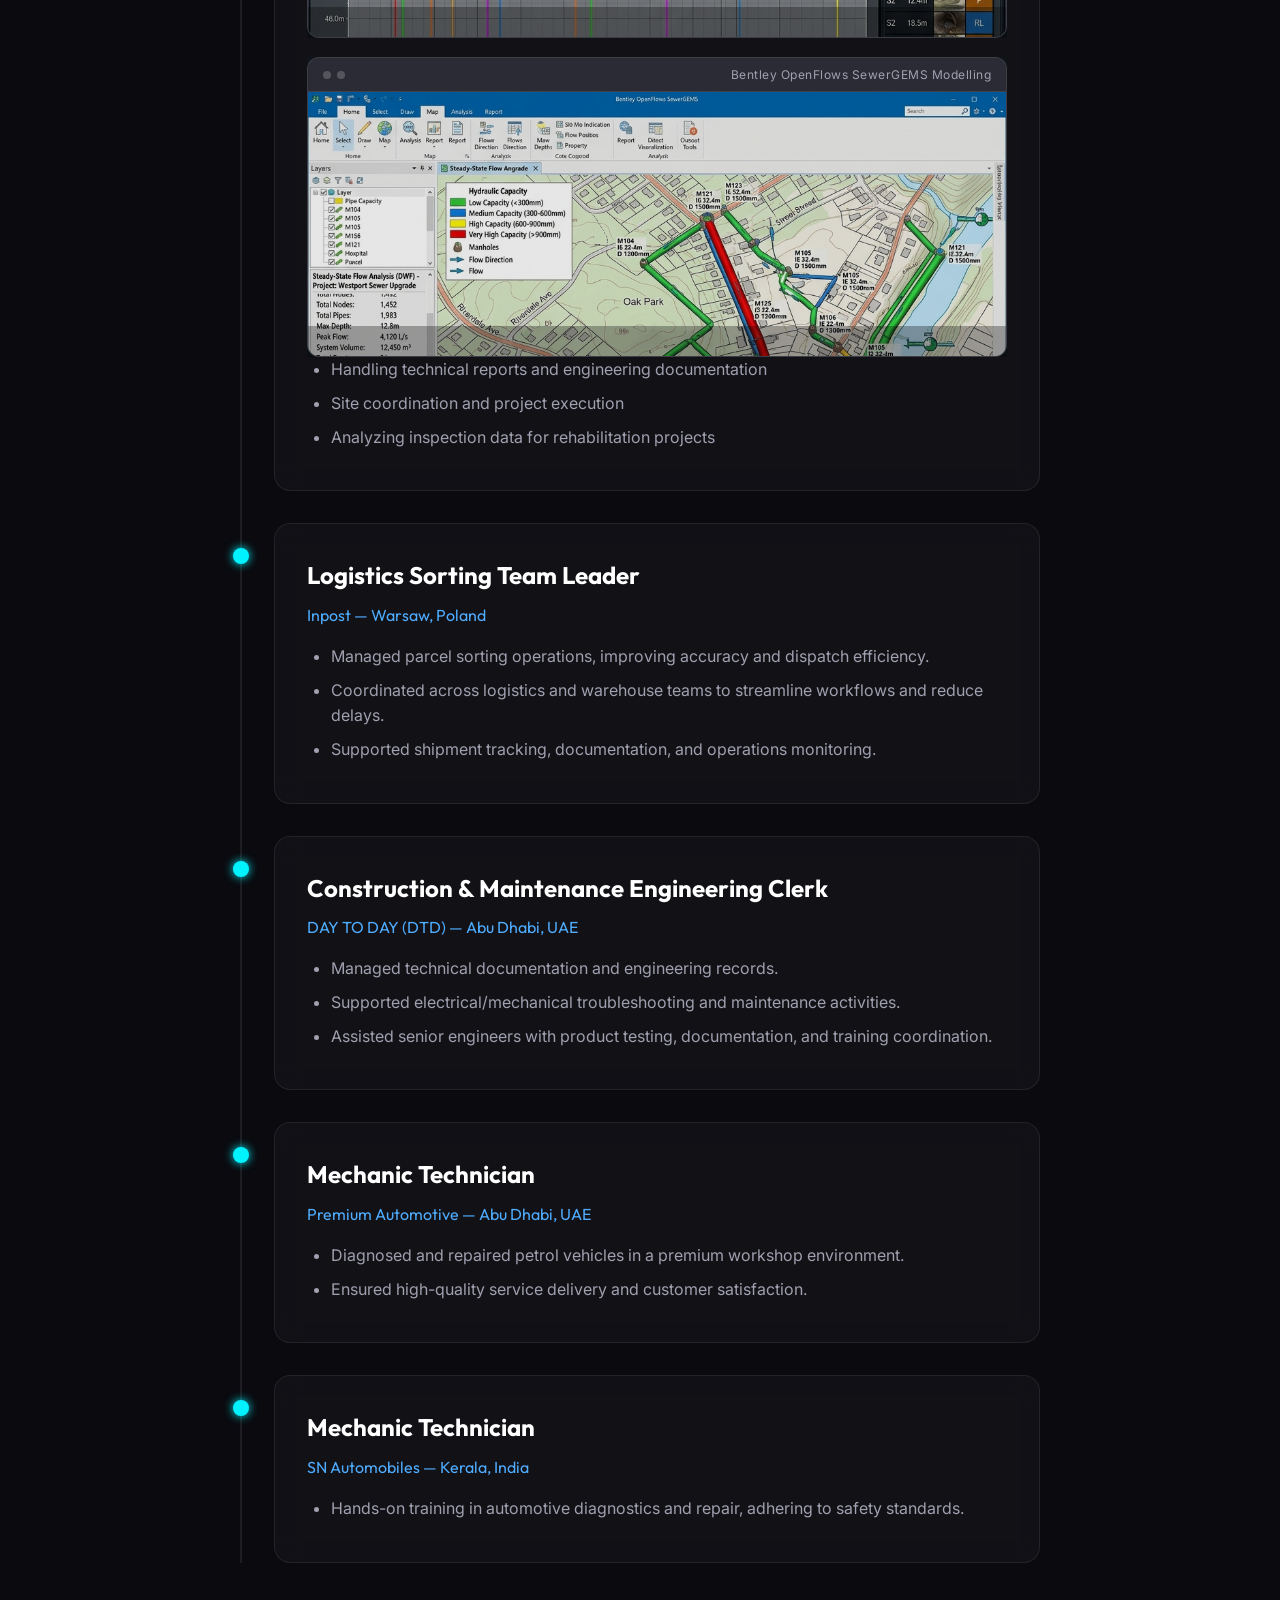
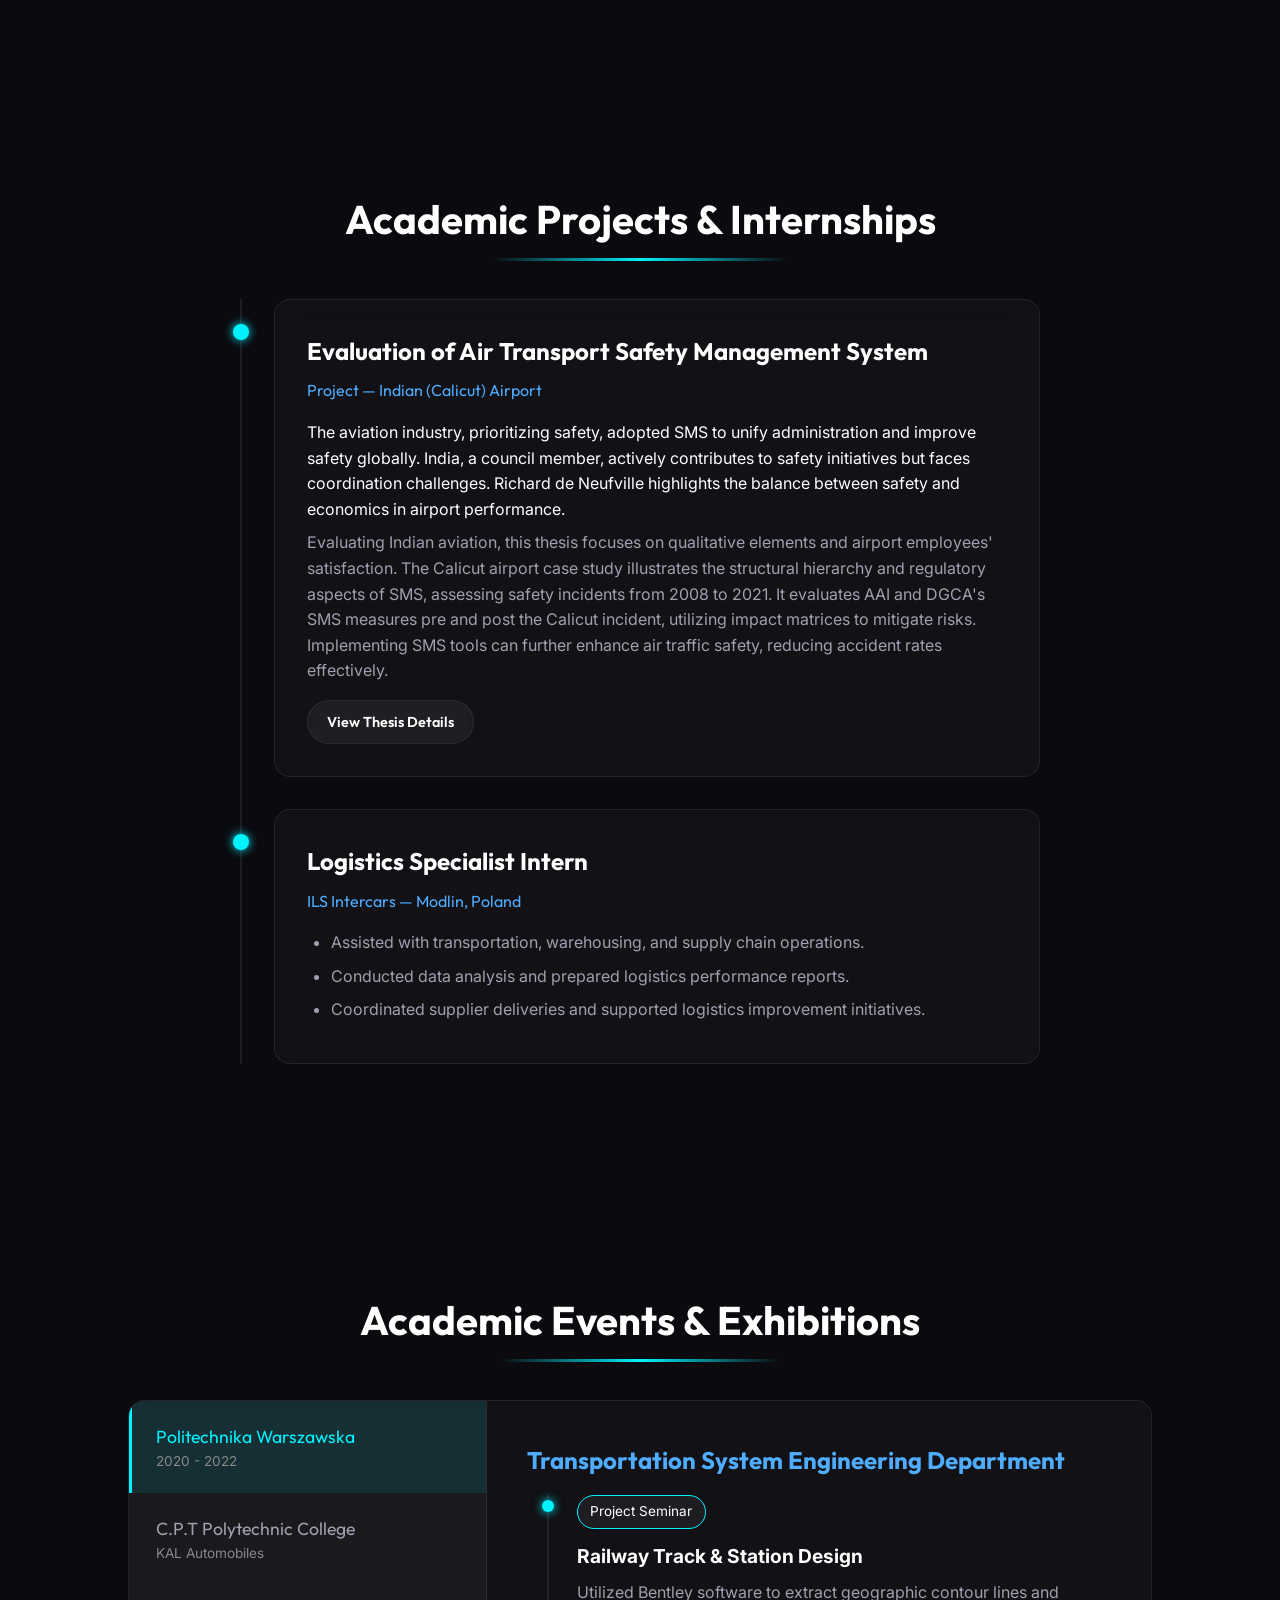
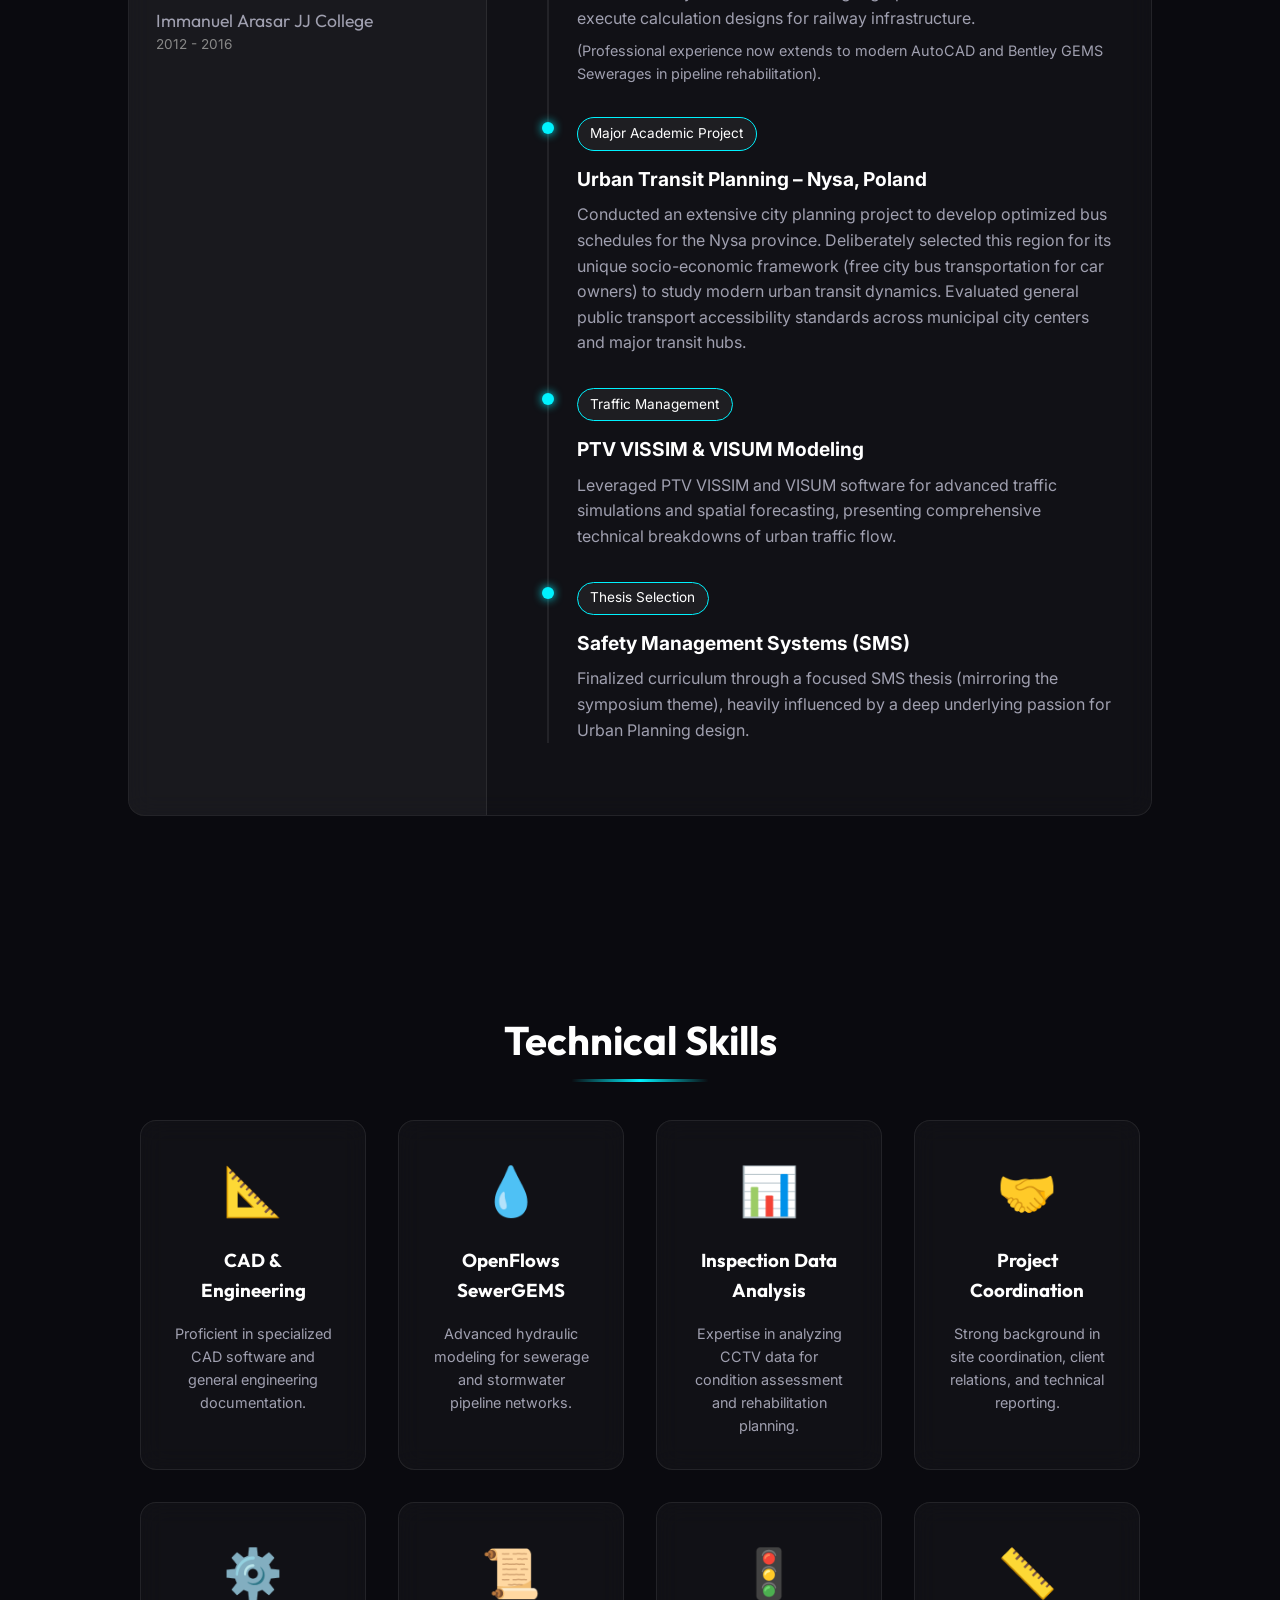
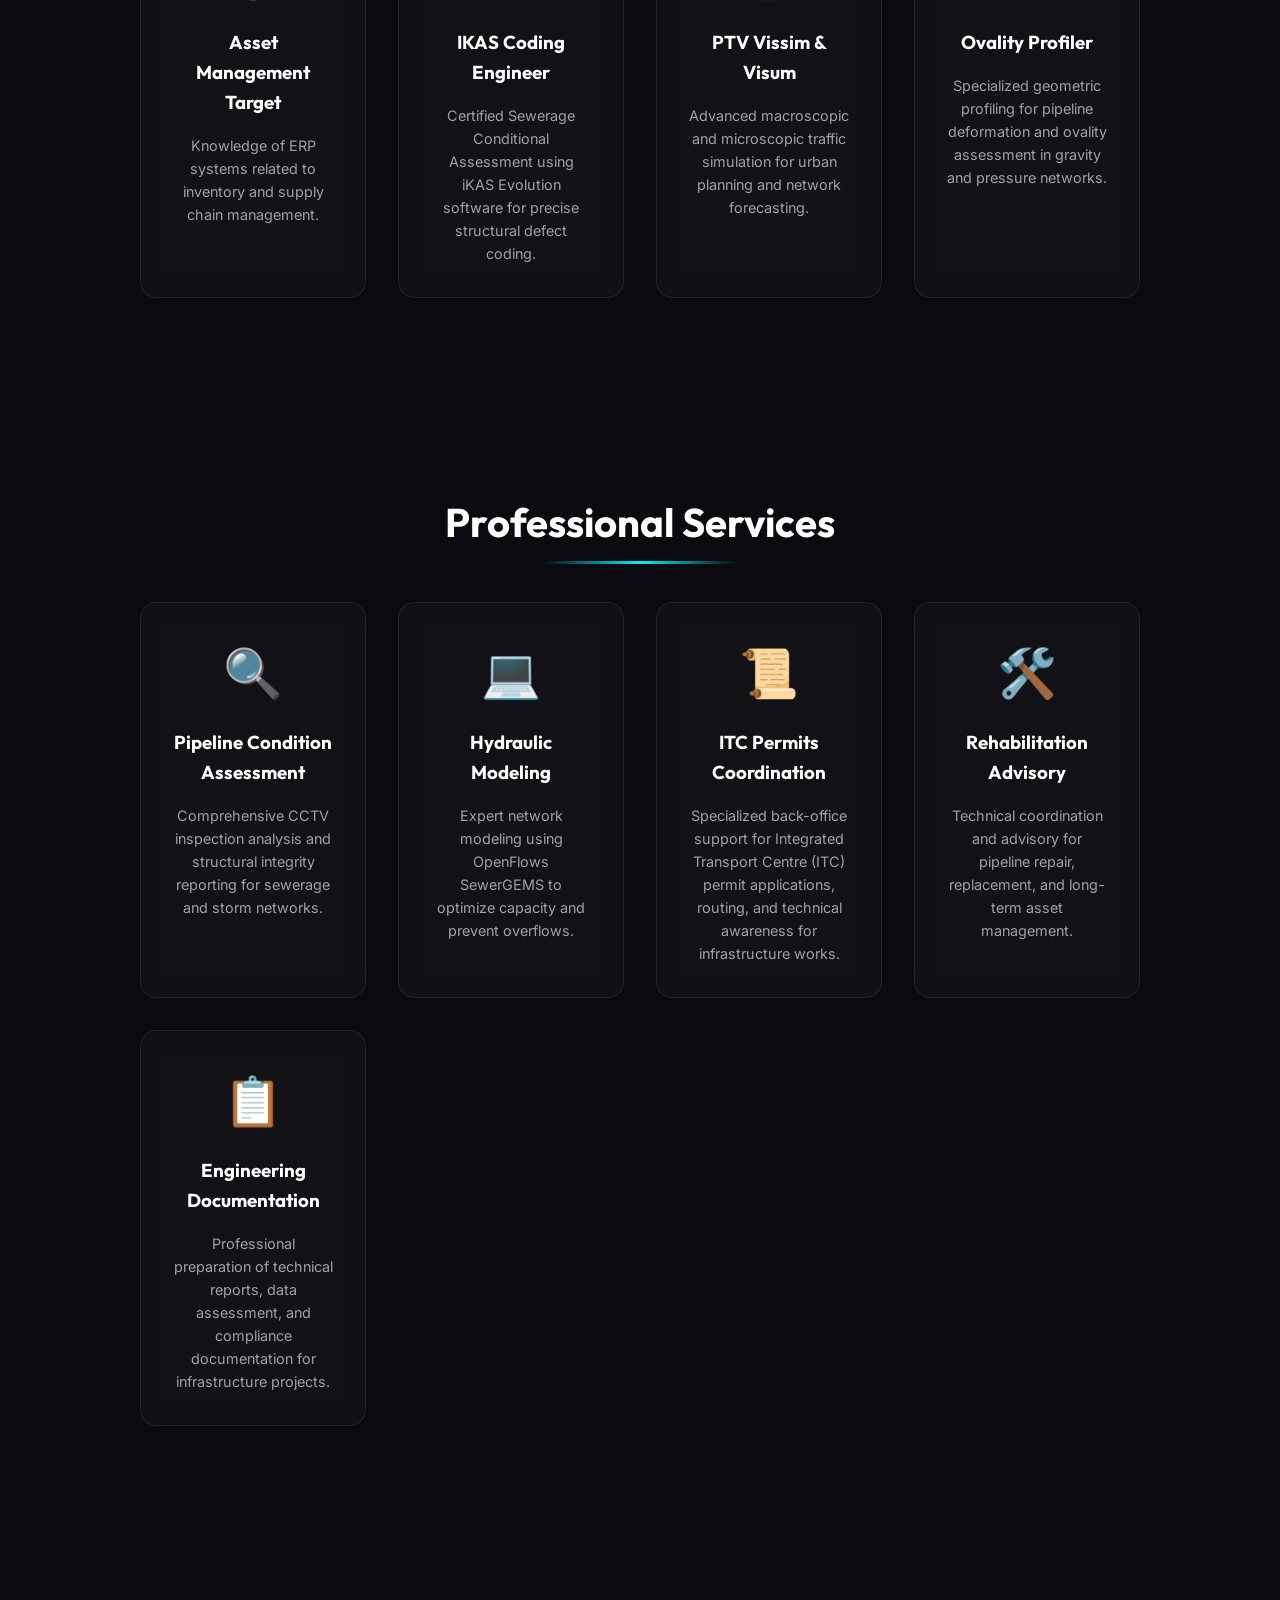
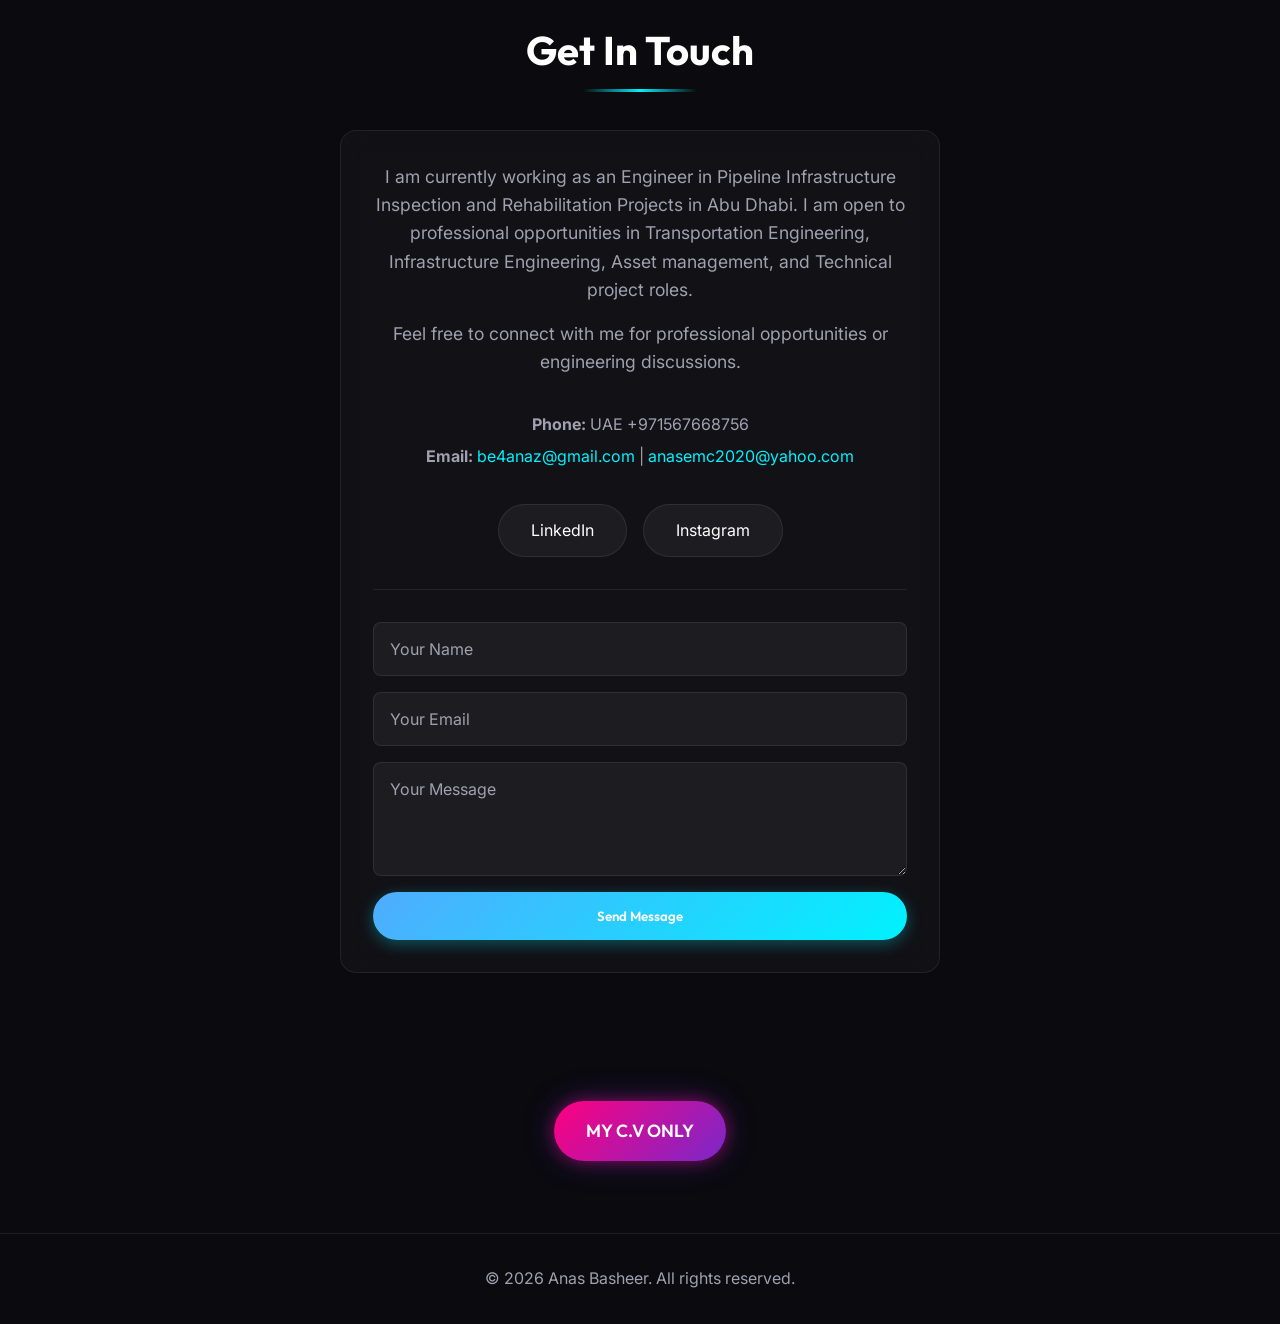
==== commit 0f2b9d99: "Rename CV button and update internal link to Dropbox" ====
--- a/index.html
+++ b/index.html
@@ -44,7 +44,7 @@
             <div class="hero-buttons">
                 <a href="#contact" class="btn btn-primary">Contact Me</a>
                 <a href="#jobs" class="btn btn-secondary">View Jobs</a>
-                <a href="https://www.dropbox.com/scl/fi/u7u82s58hphmh6iasbfxt/Anas-Basheer.pdf?rlkey=wvmb3c55n8aqie9d7ucde0w18&st=u8prshte&dl=0" target="_blank" class="btn btn-glow">View My C.V. 📄</a>
+                <a href="https://www.dropbox.com/scl/fi/u7u82s58hphmh6iasbfxt/Anas-Basheer.pdf?rlkey=wvmb3c55n8aqie9d7ucde0w18&st=u8prshte&dl=0" target="_blank" class="btn btn-glow">My C.V 📄</a>
             </div>
         </div>
         <div class="hero-shapes">
@@ -56,7 +56,7 @@
     <!-- CV Section (Hidden by default) -->
     <section id="cv-section" class="cv-embed glass-card">
         <div class="cv-header">
-            <h3>My Curriculum Vitae</h3>
+            <h3>My C.V</h3>
             <button onclick="toggleCV()" class="close-cv">&times;</button>
         </div>
         <iframe src="https://www.dropbox.com/scl/fi/u7u82s58hphmh6iasbfxt/Anas-Basheer.pdf?rlkey=wvmb3c55n8aqie9d7ucde0w18&st=u8prshte&raw=1" width="100%" height="800px" style="border: none; border-radius: 8px;"></iframe>
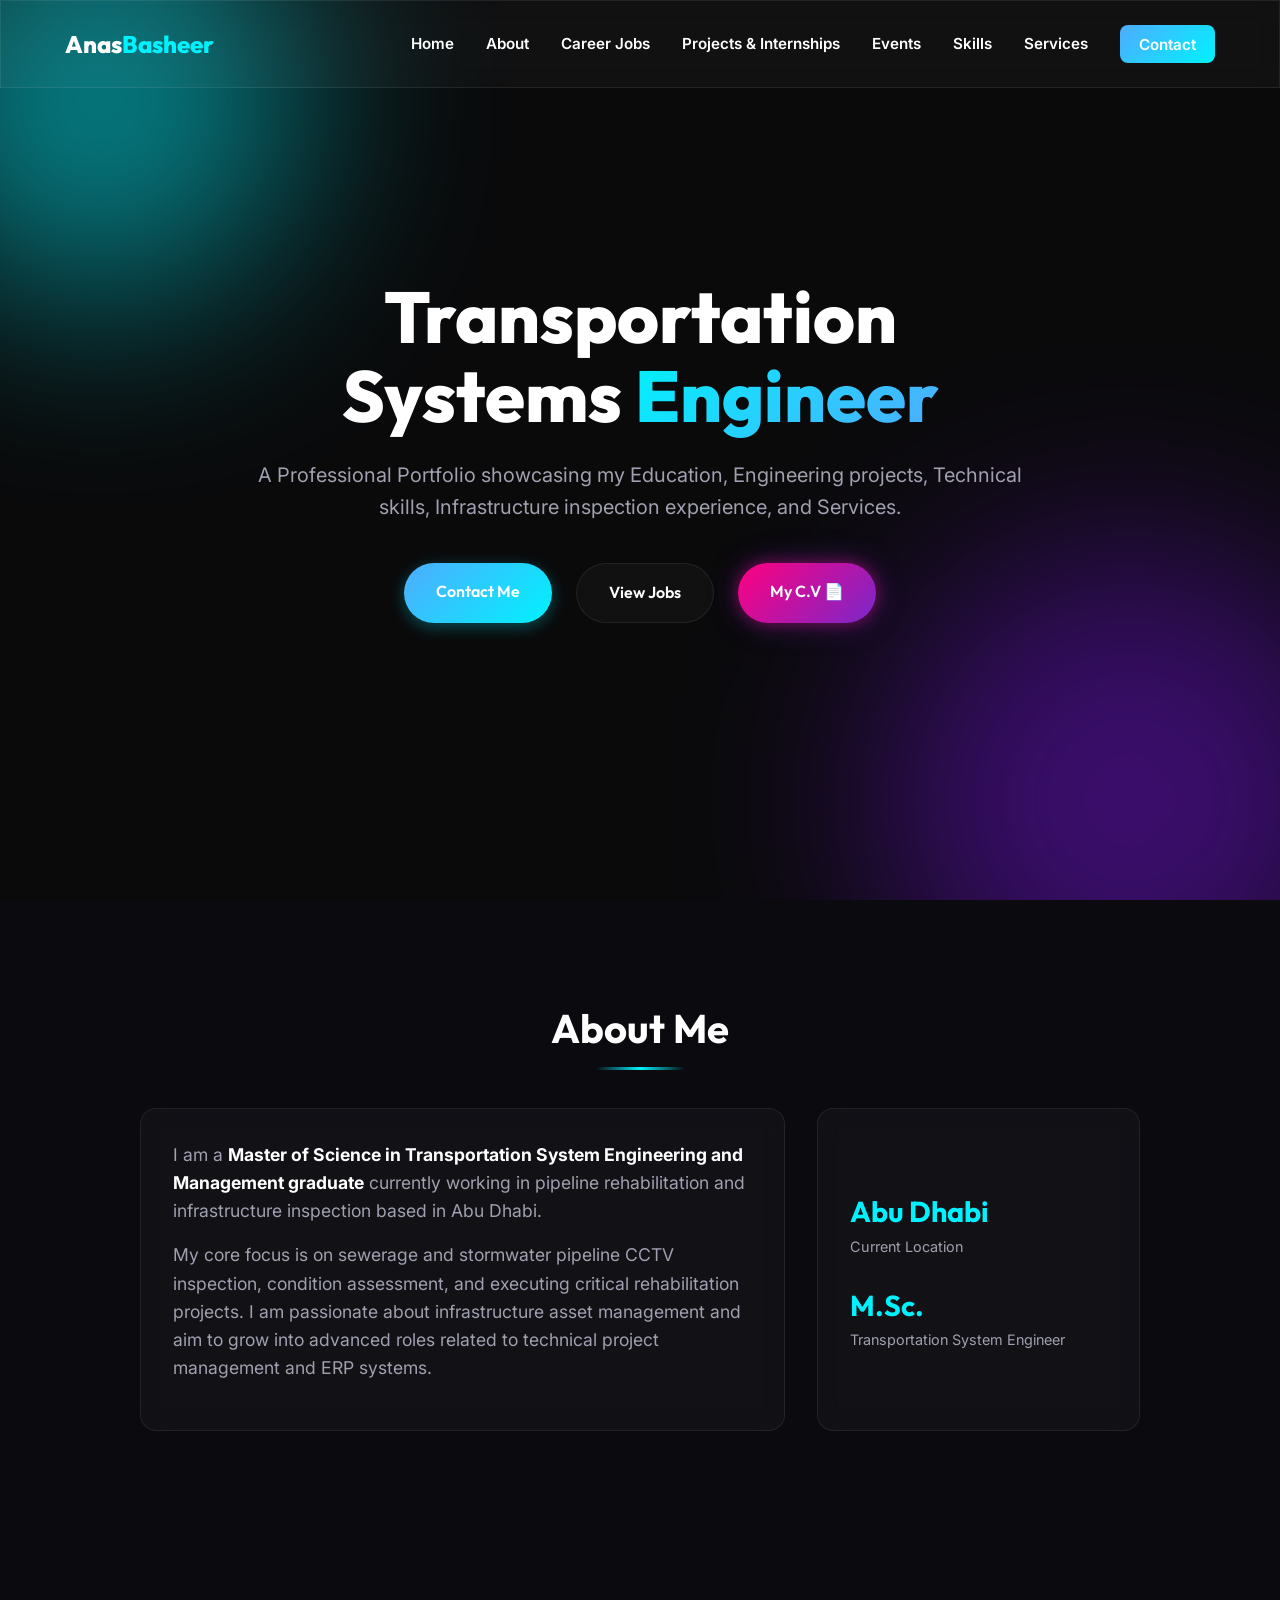
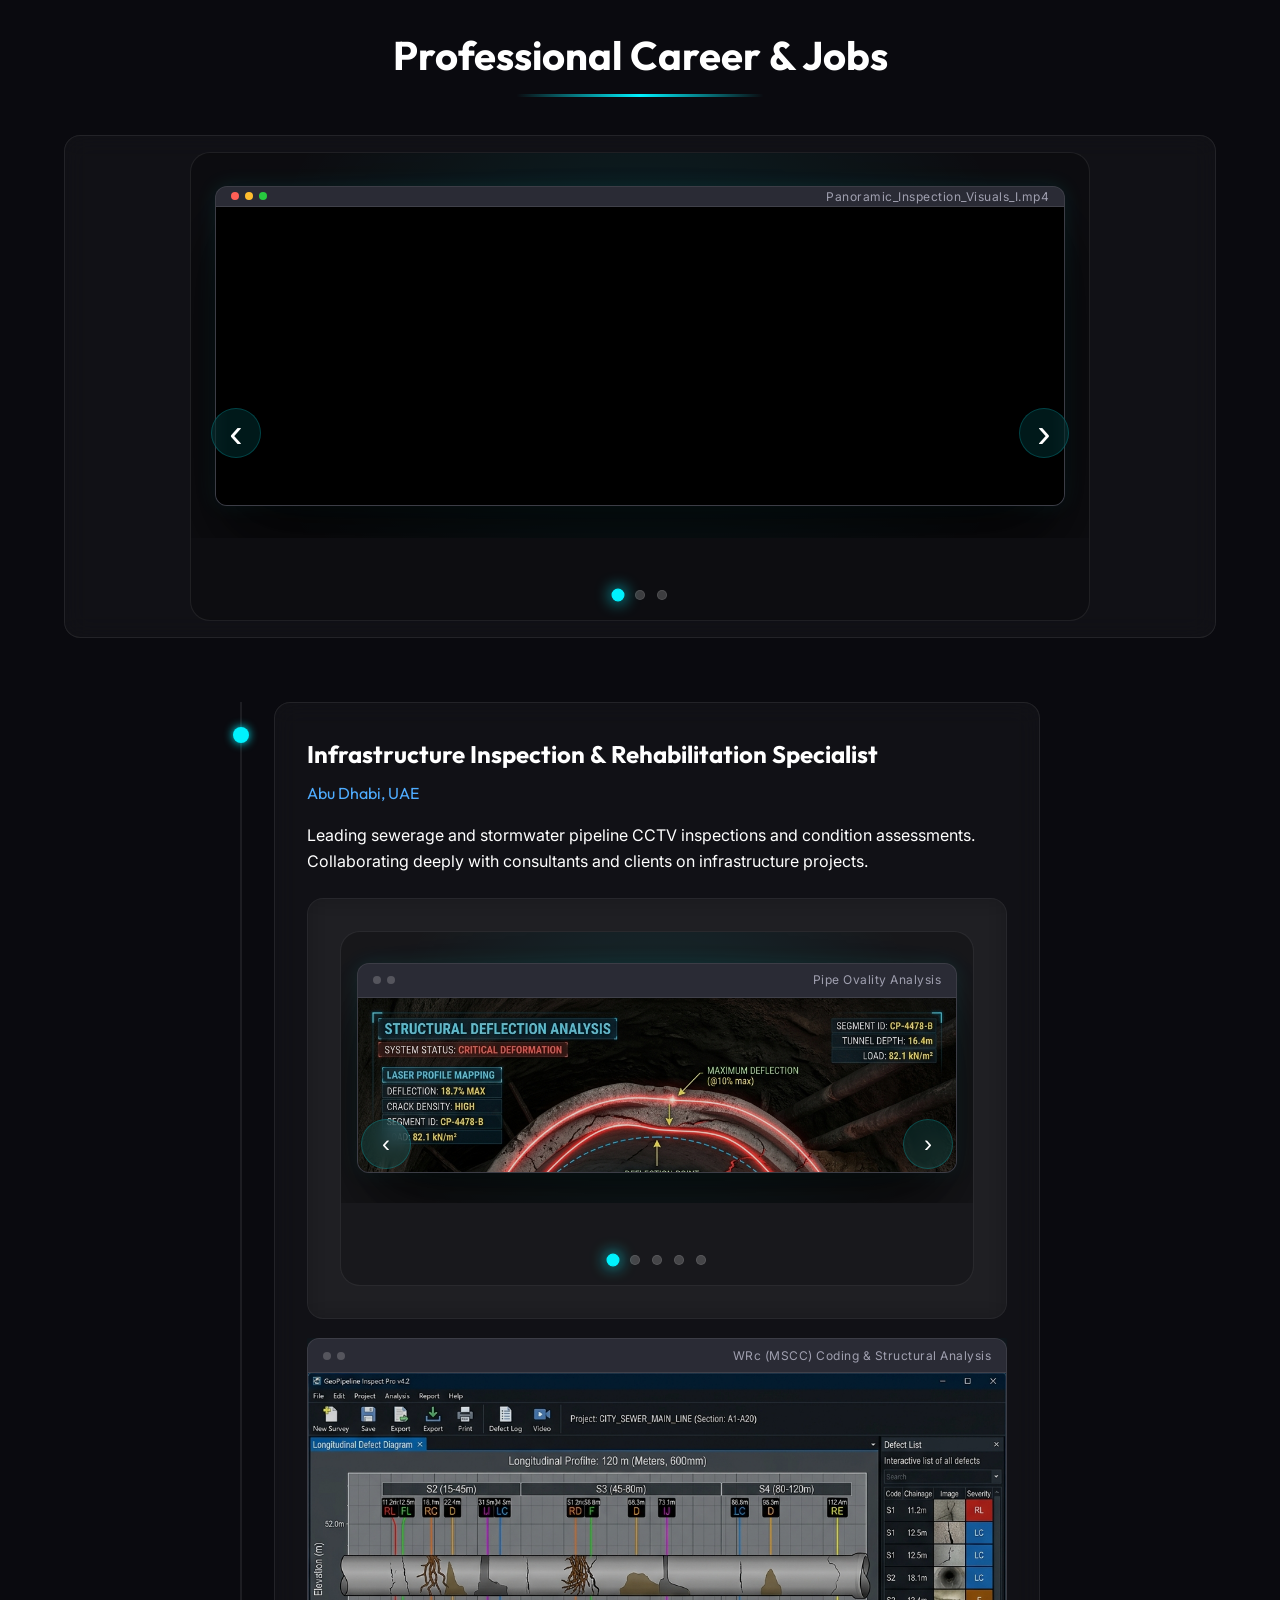
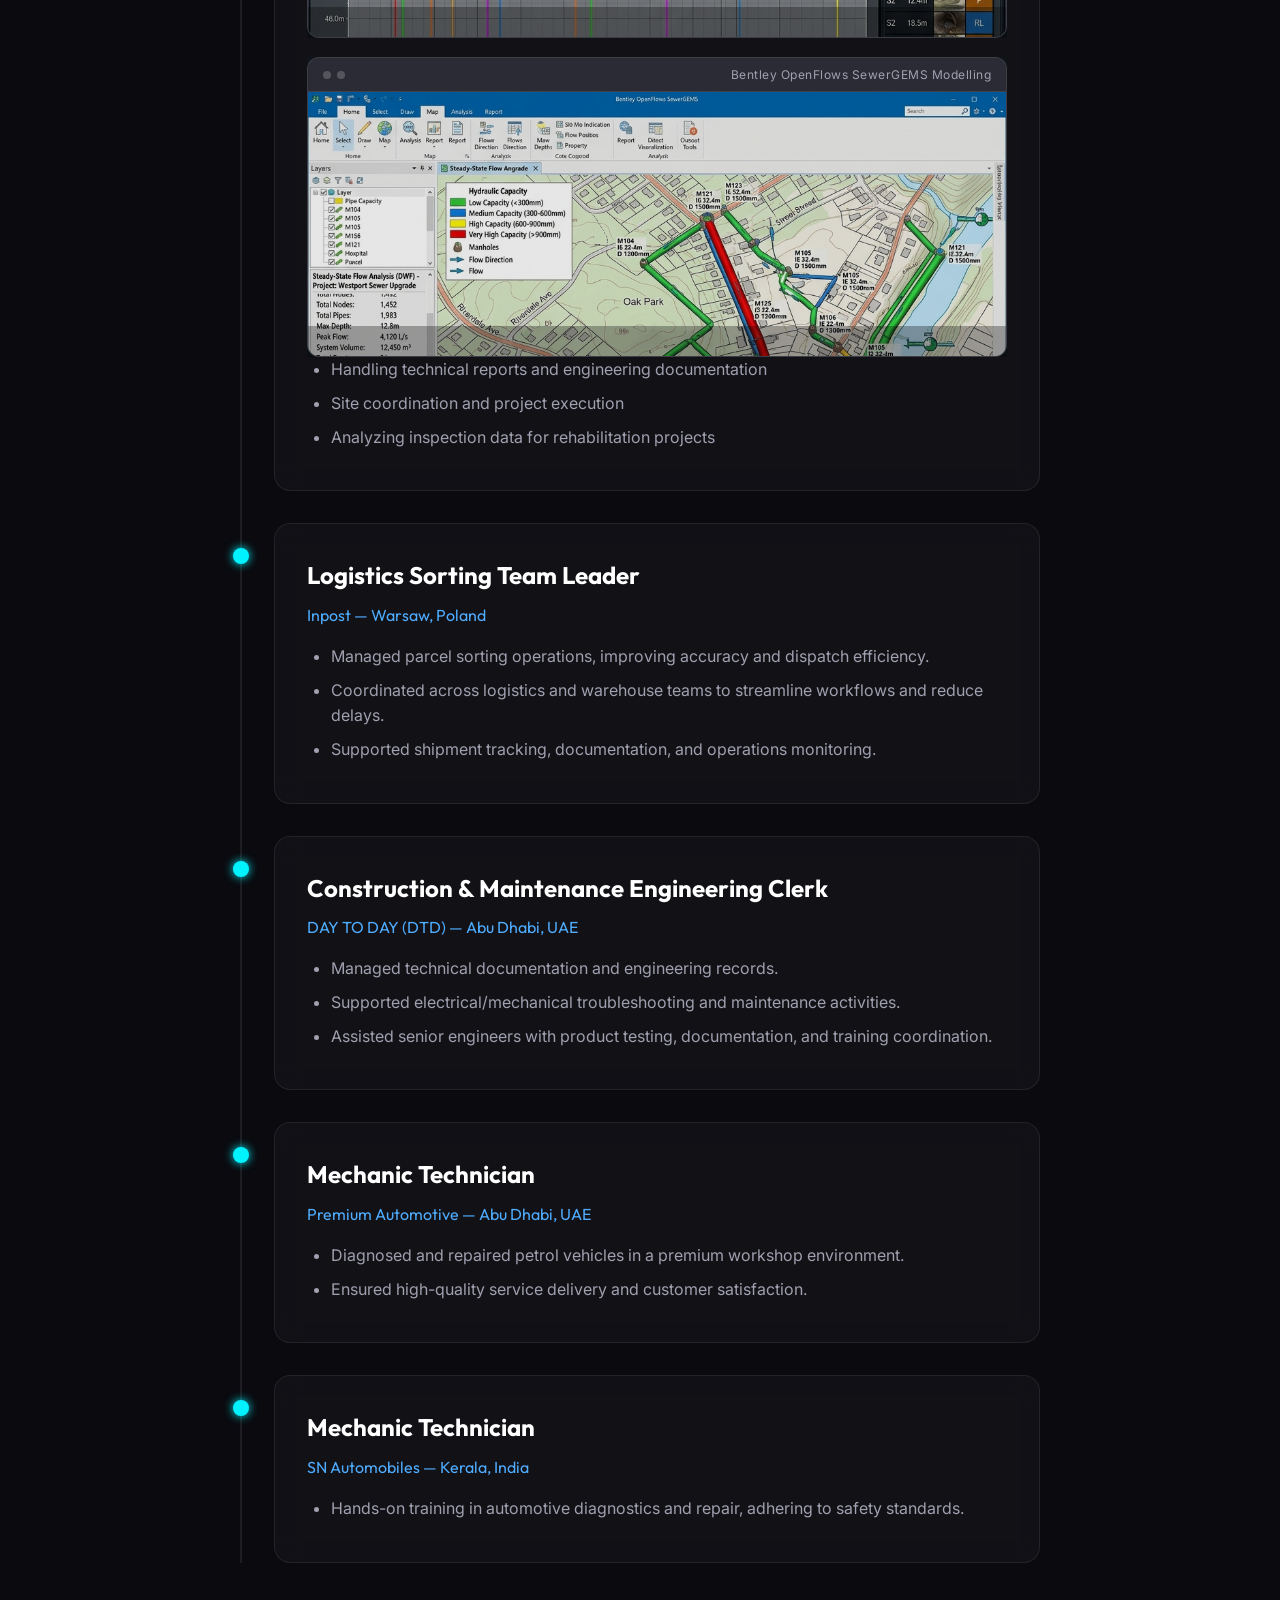
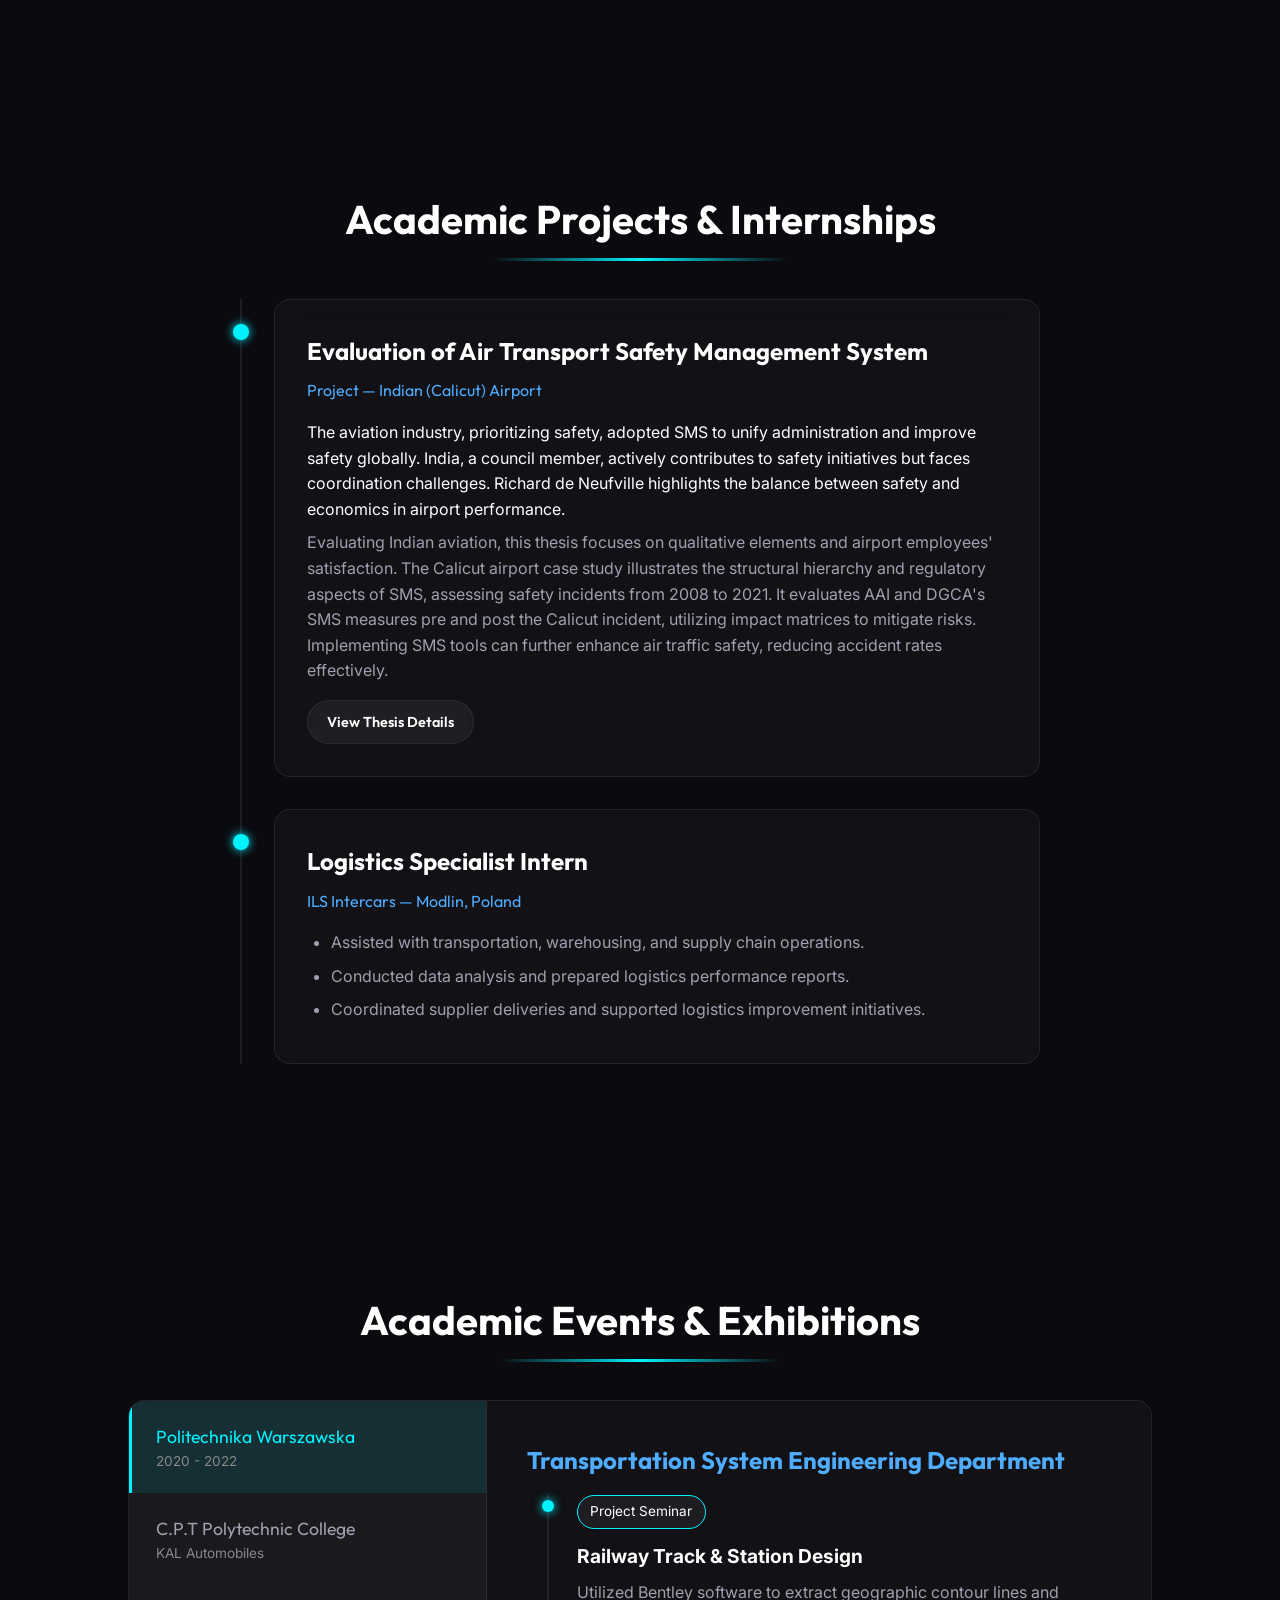
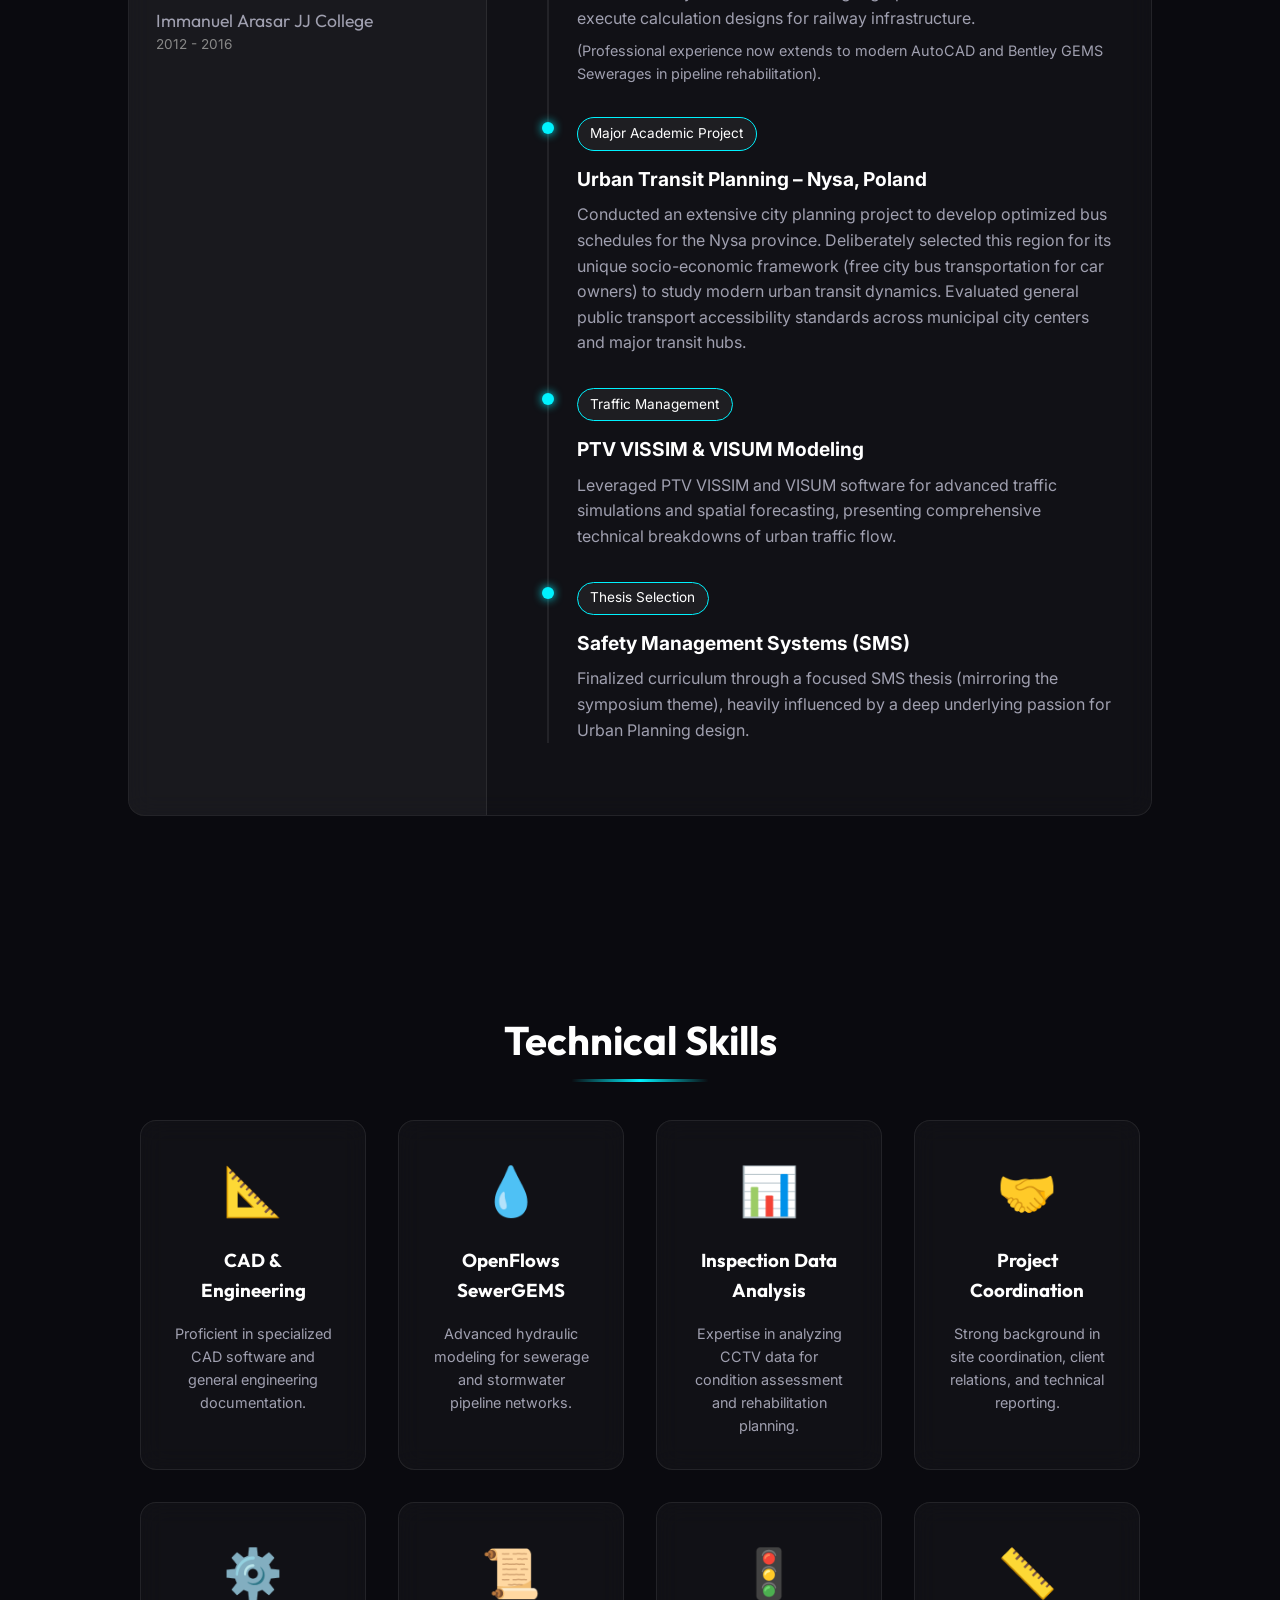
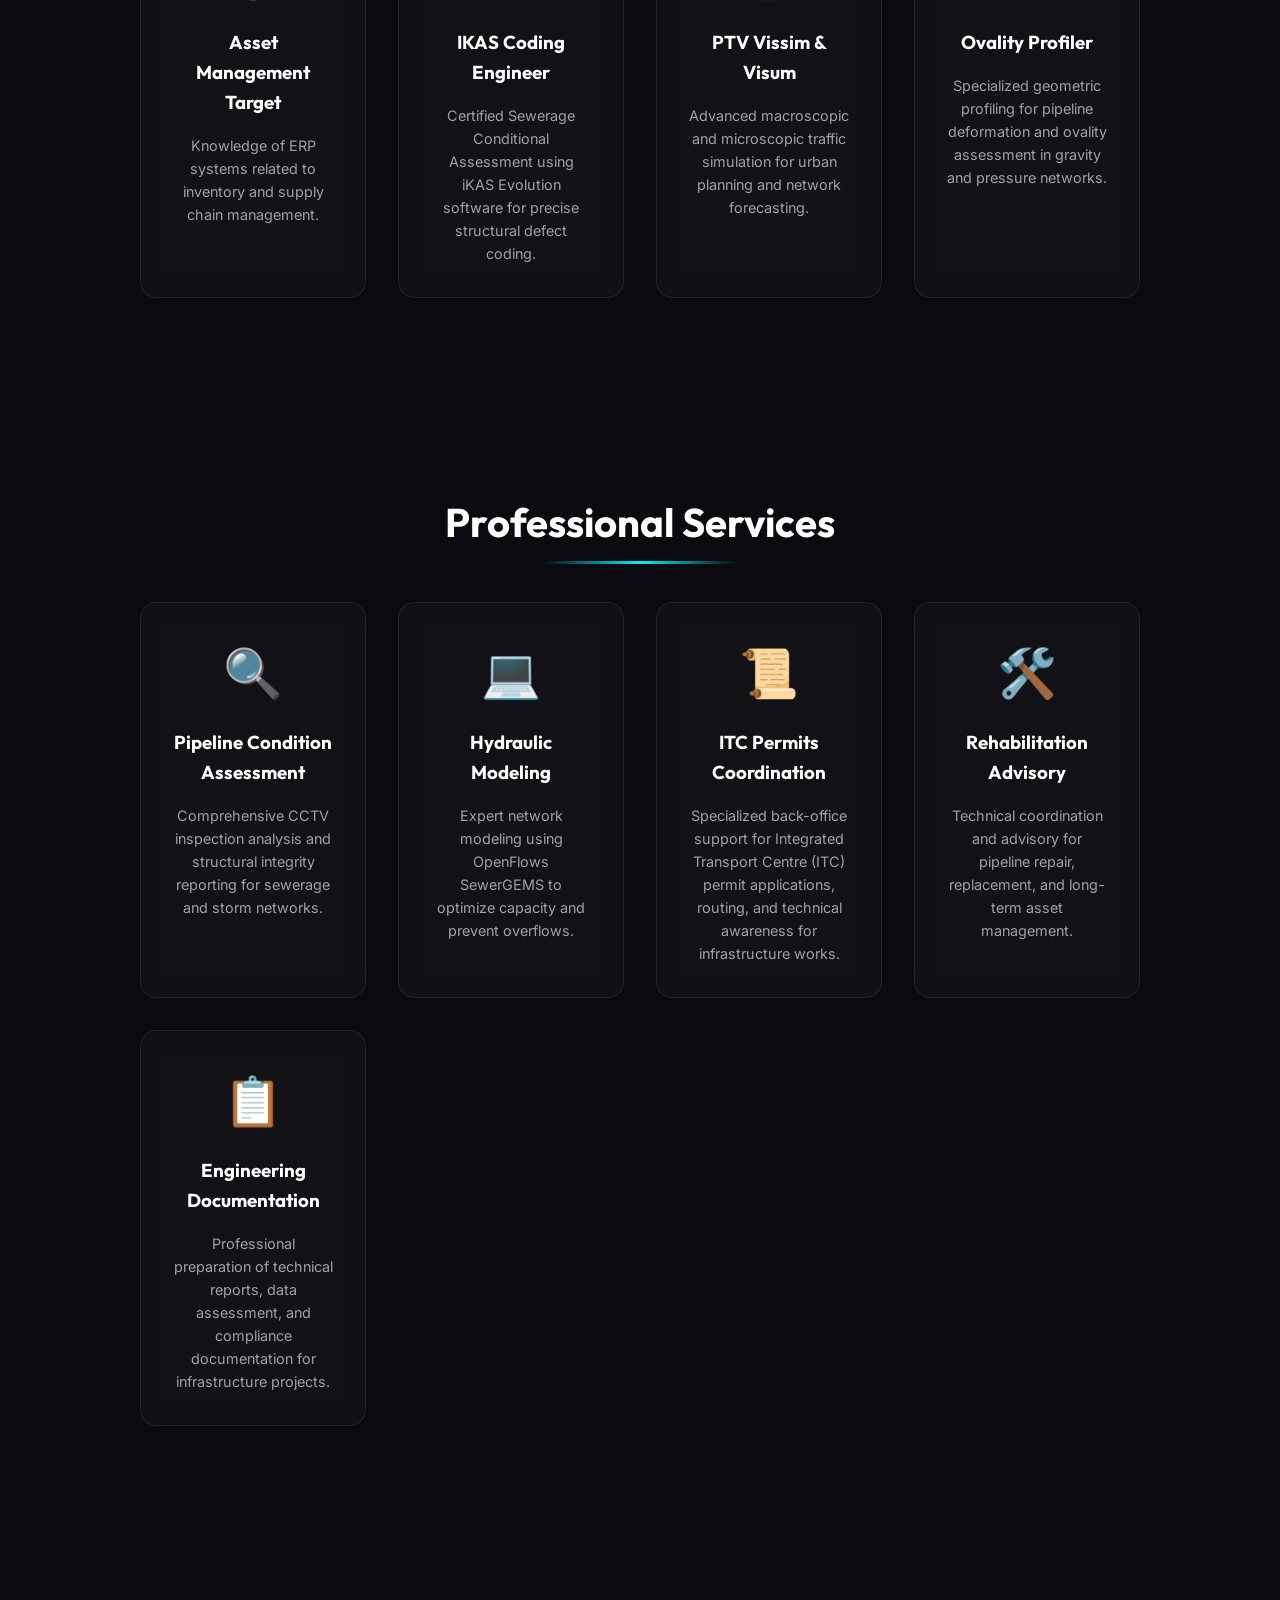
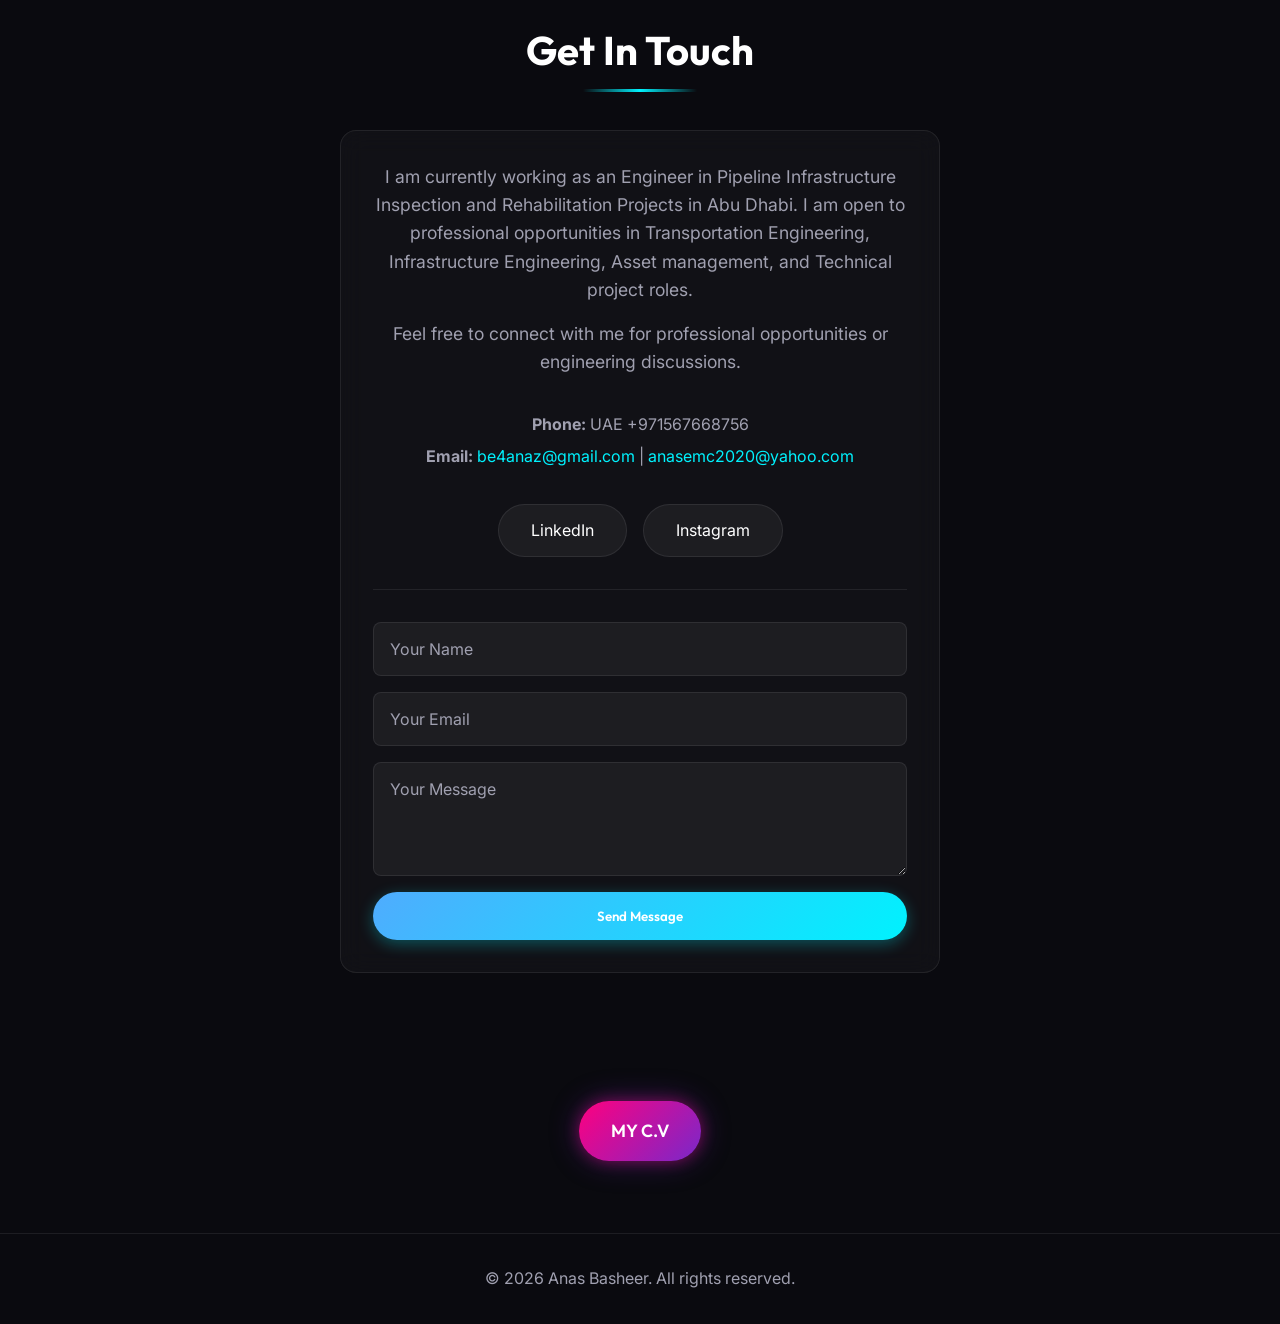
==== commit cd446054: "Finalize all CV links to point to Dropbox and unified naming" ====
--- a/index.html
+++ b/index.html
@@ -531,7 +531,7 @@
 
     <!-- CV External Link -->
     <div style="text-align: center; margin: 2rem 0 4rem 0;">
-        <a href="Anas_Basheer_CV.pdf" target="_blank" class="btn btn-glow" style="padding: 1rem 2rem; border-radius: 30px; font-weight: 600; font-family: var(--font-heading); display: inline-block; font-size: 1.1rem;">MY C.V ONLY</a>
+        <a href="https://www.dropbox.com/scl/fi/u7u82s58hphmh6iasbfxt/Anas-Basheer.pdf?rlkey=wvmb3c55n8aqie9d7ucde0w18&st=u8prshte&dl=0" target="_blank" class="btn btn-glow" style="padding: 1rem 2rem; border-radius: 30px; font-weight: 600; font-family: var(--font-heading); display: inline-block; font-size: 1.1rem;">MY C.V</a>
     </div>
 
     <footer>
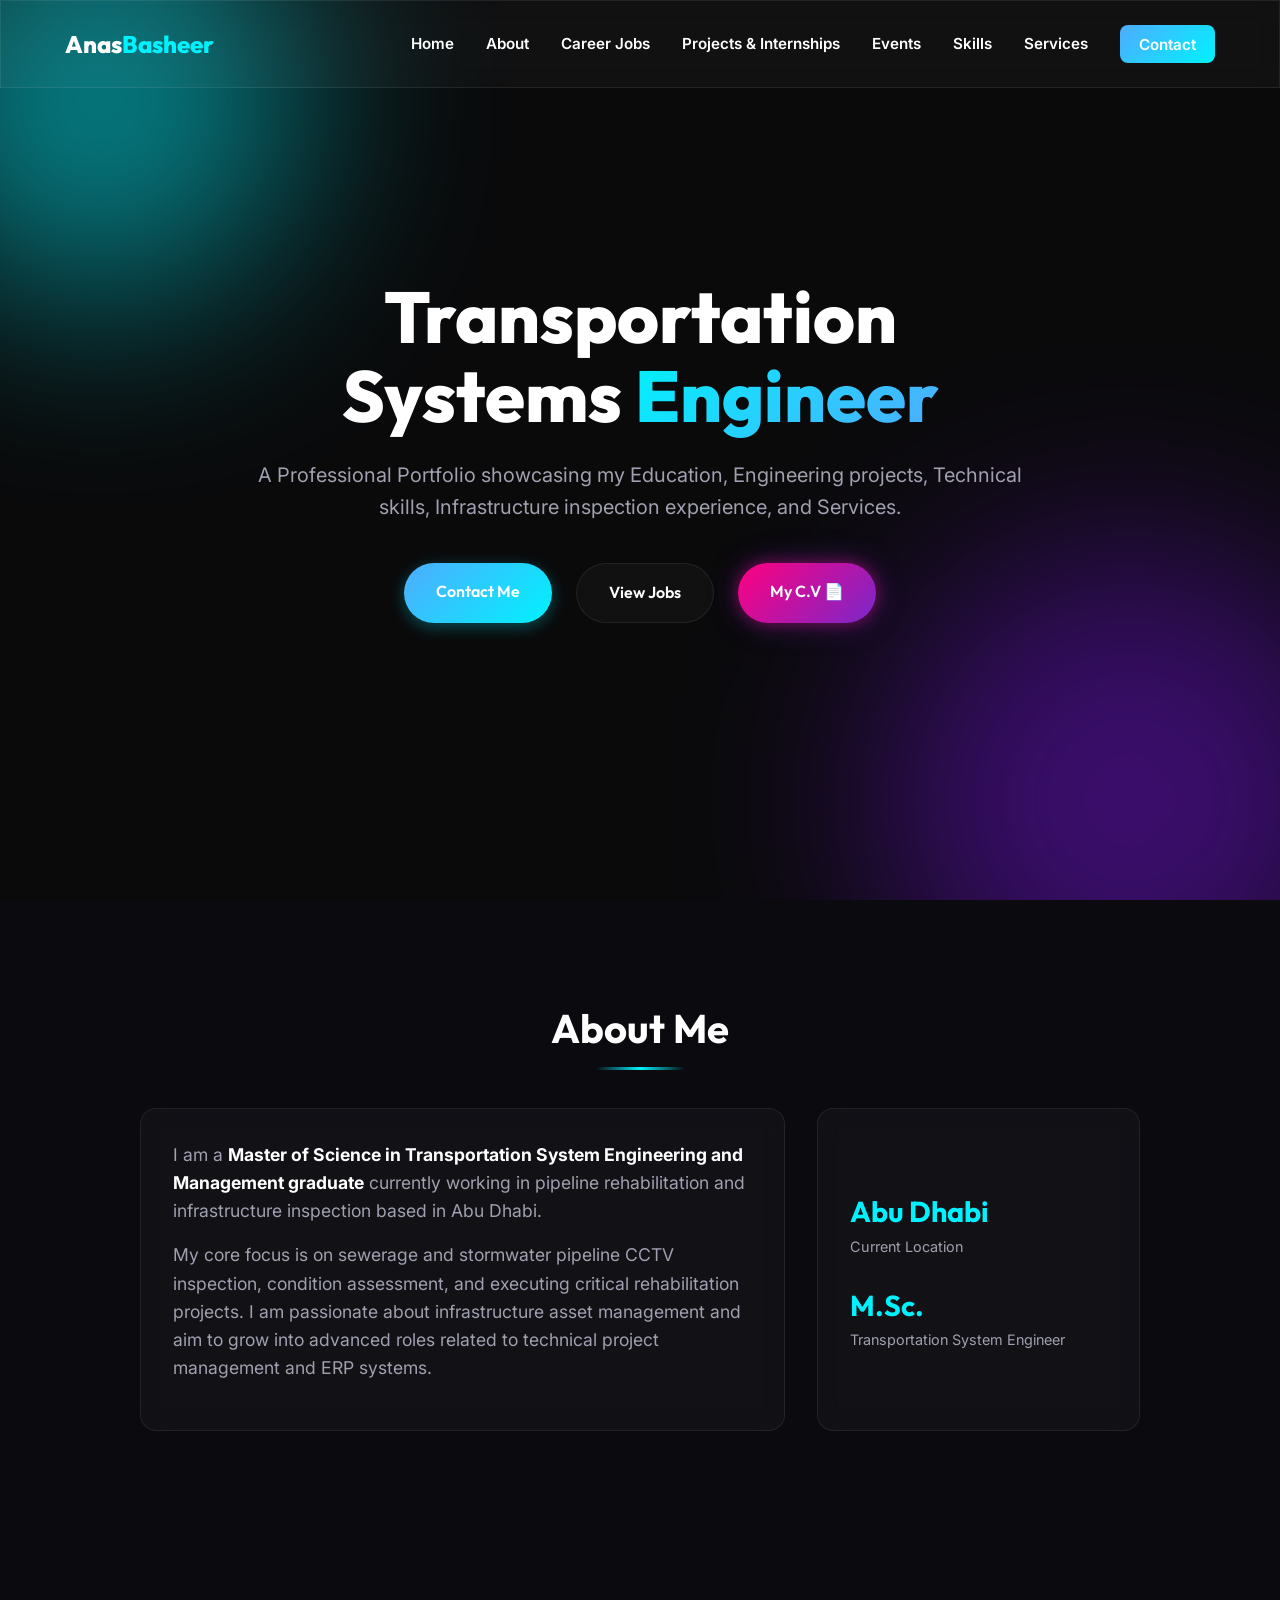
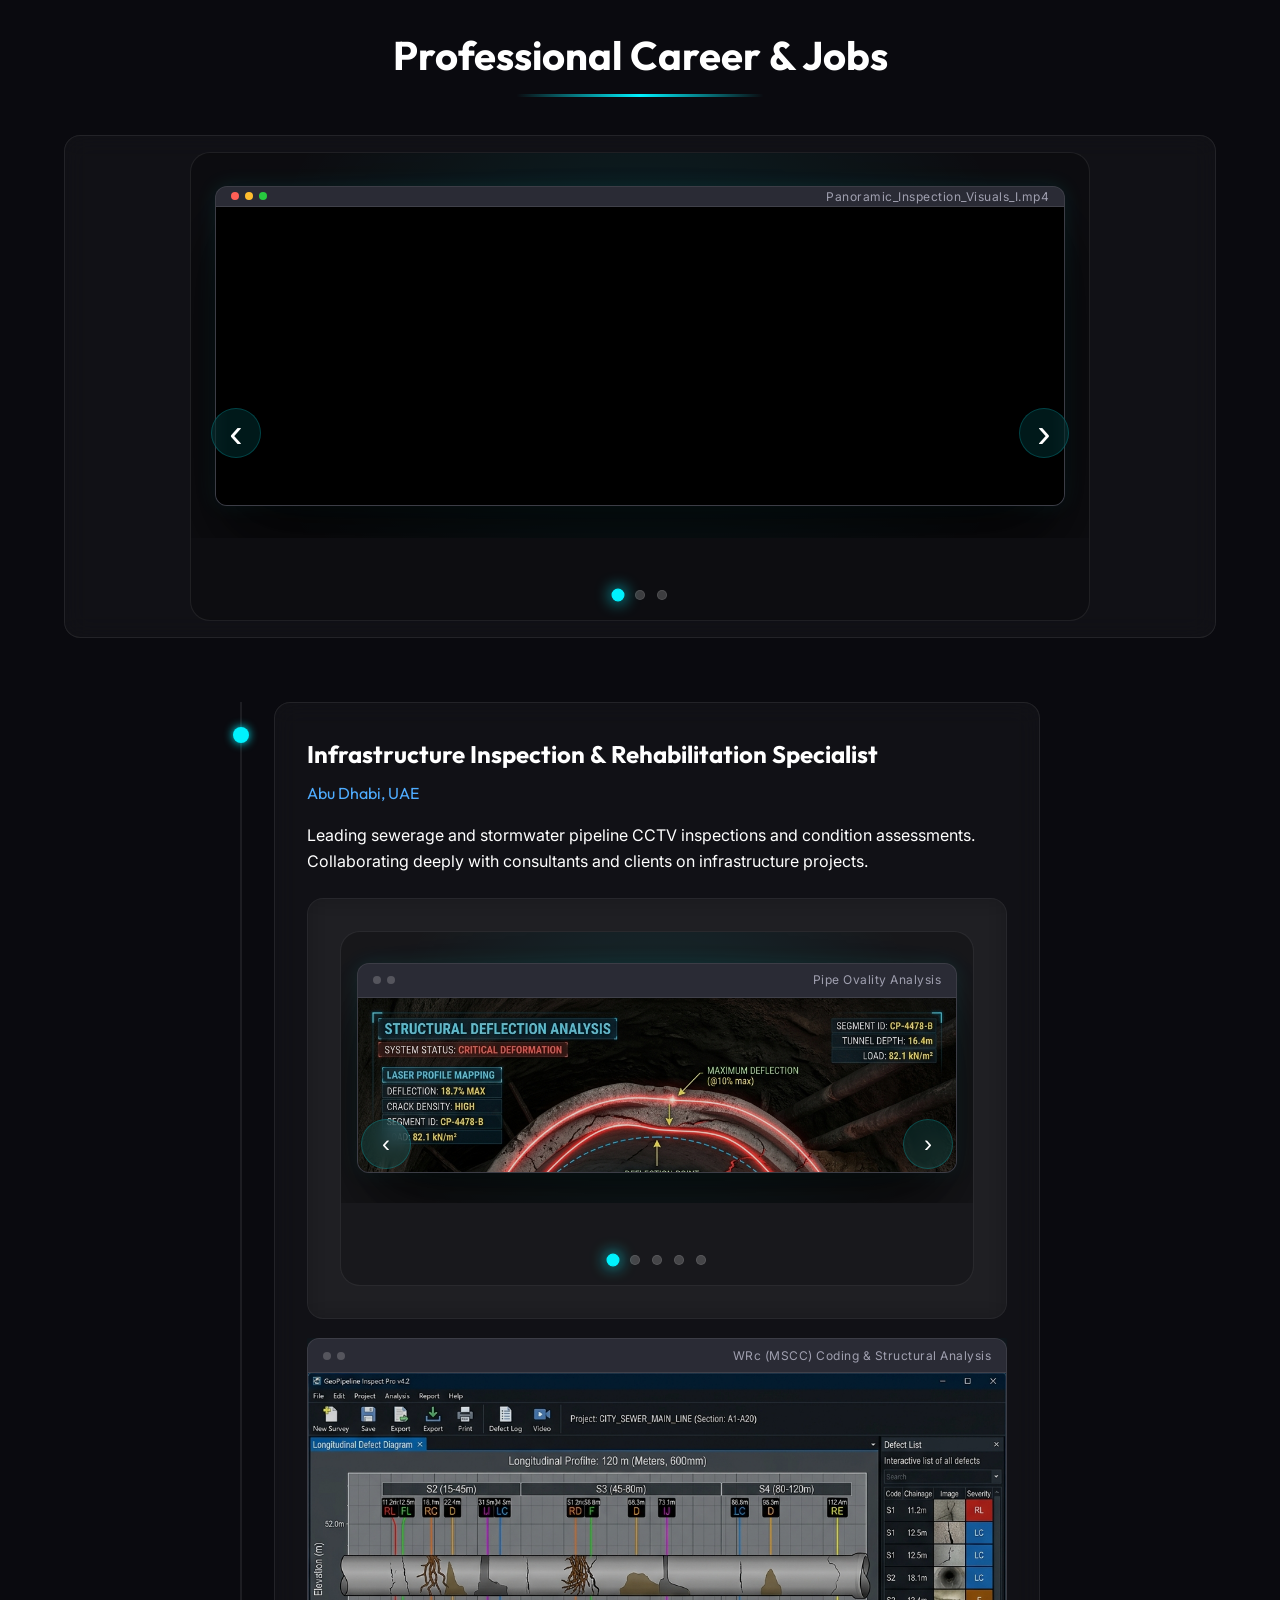
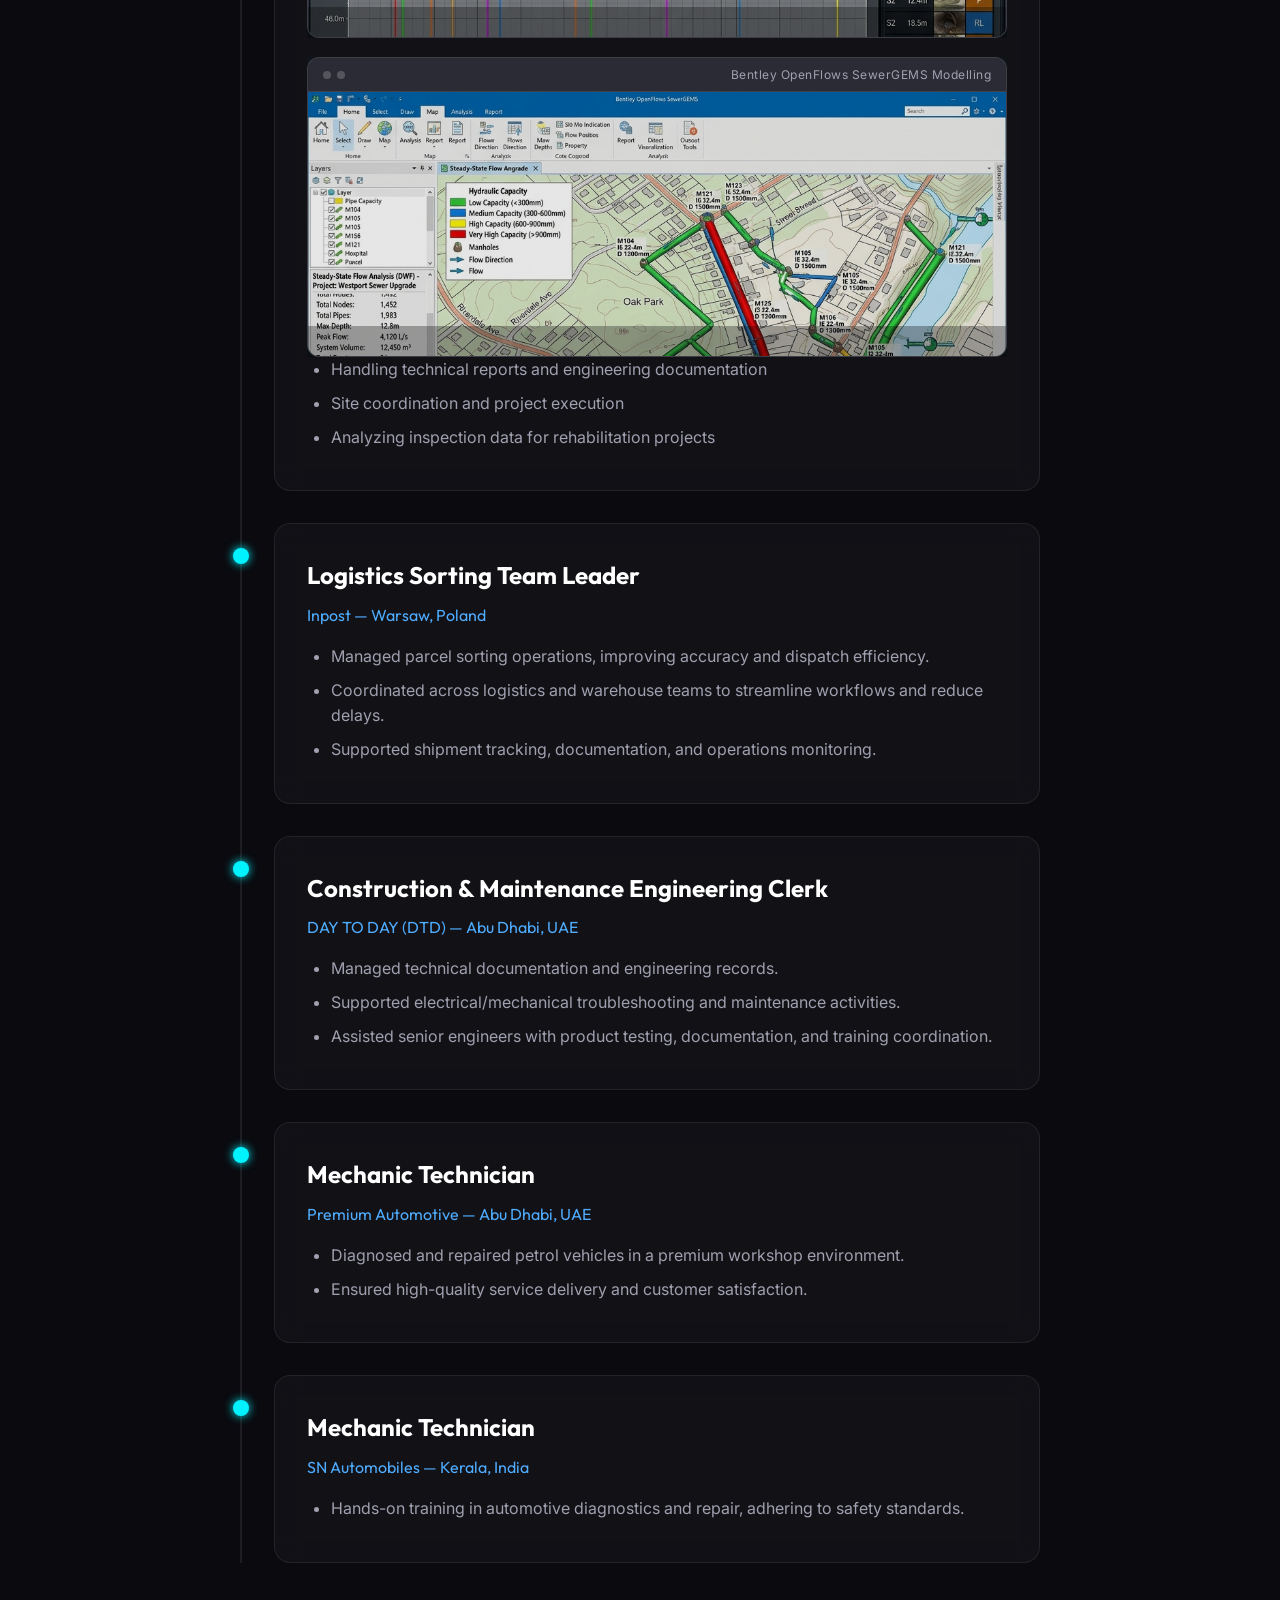
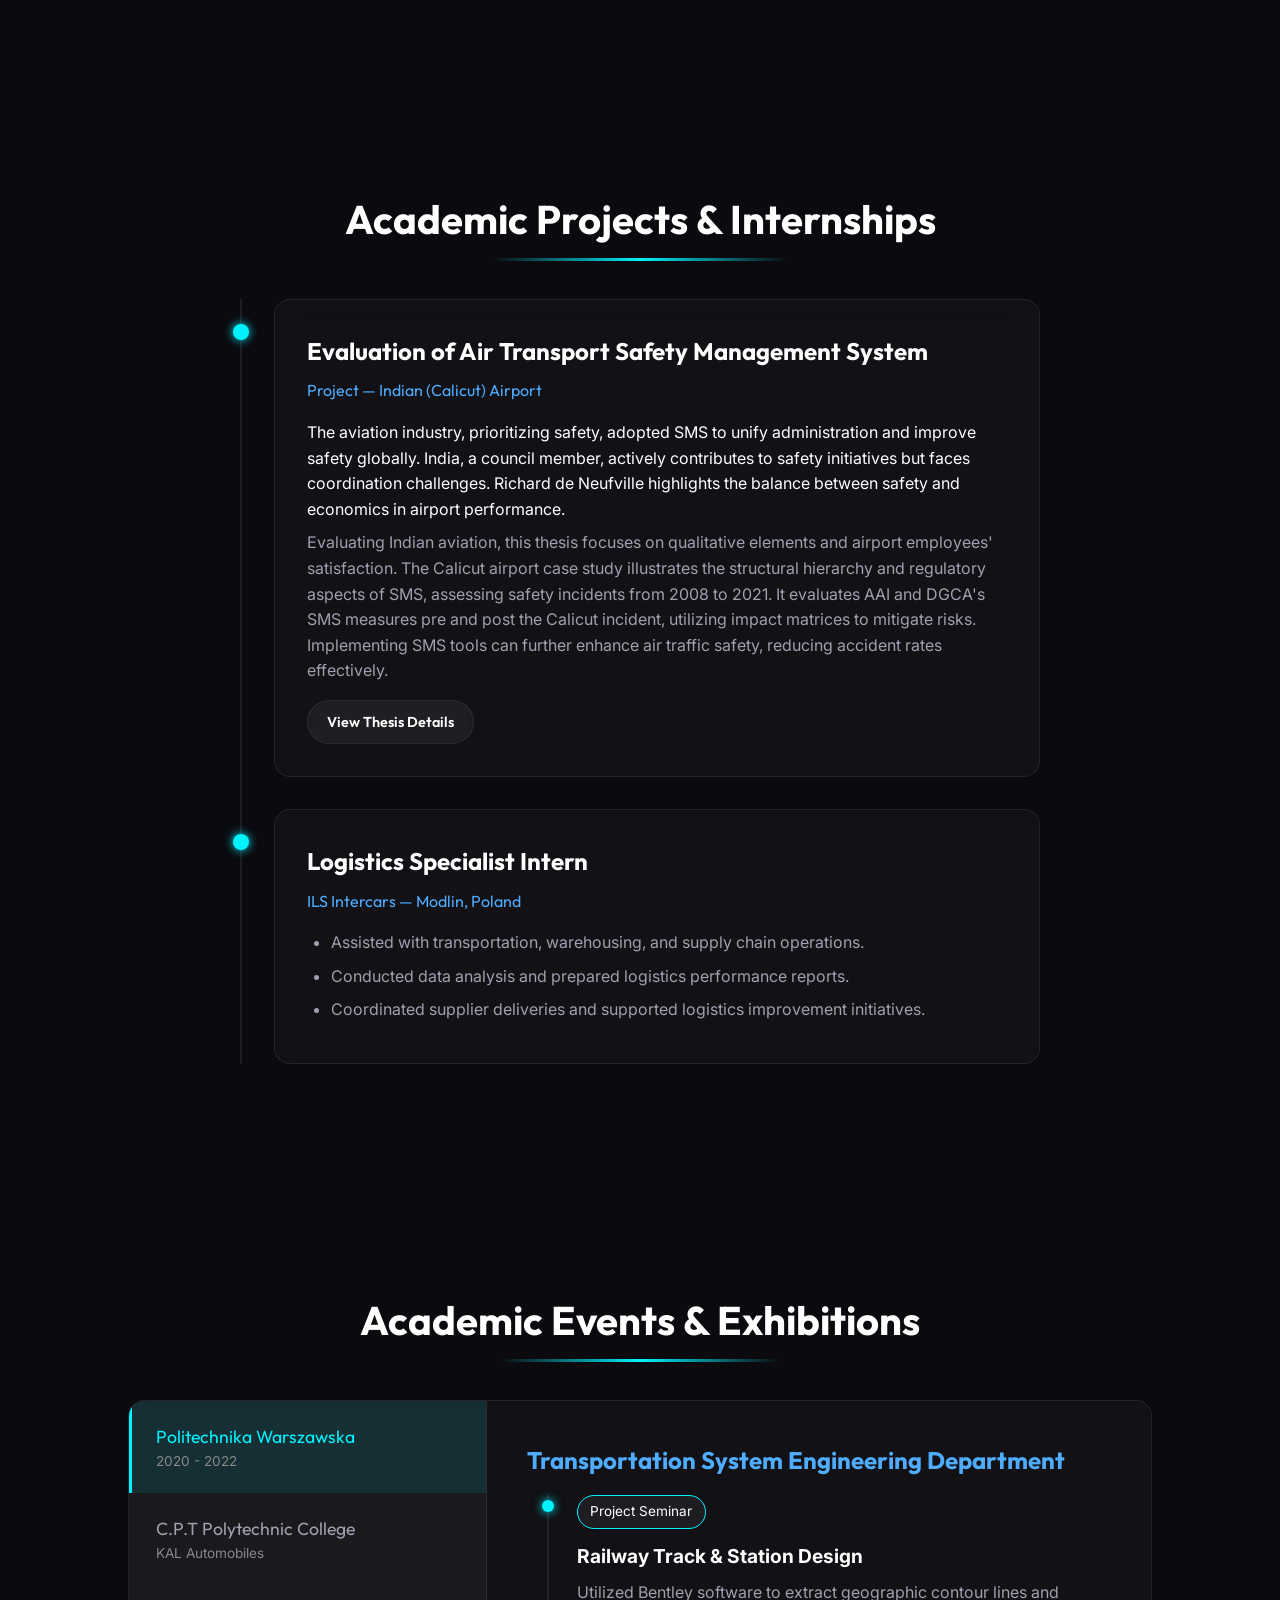
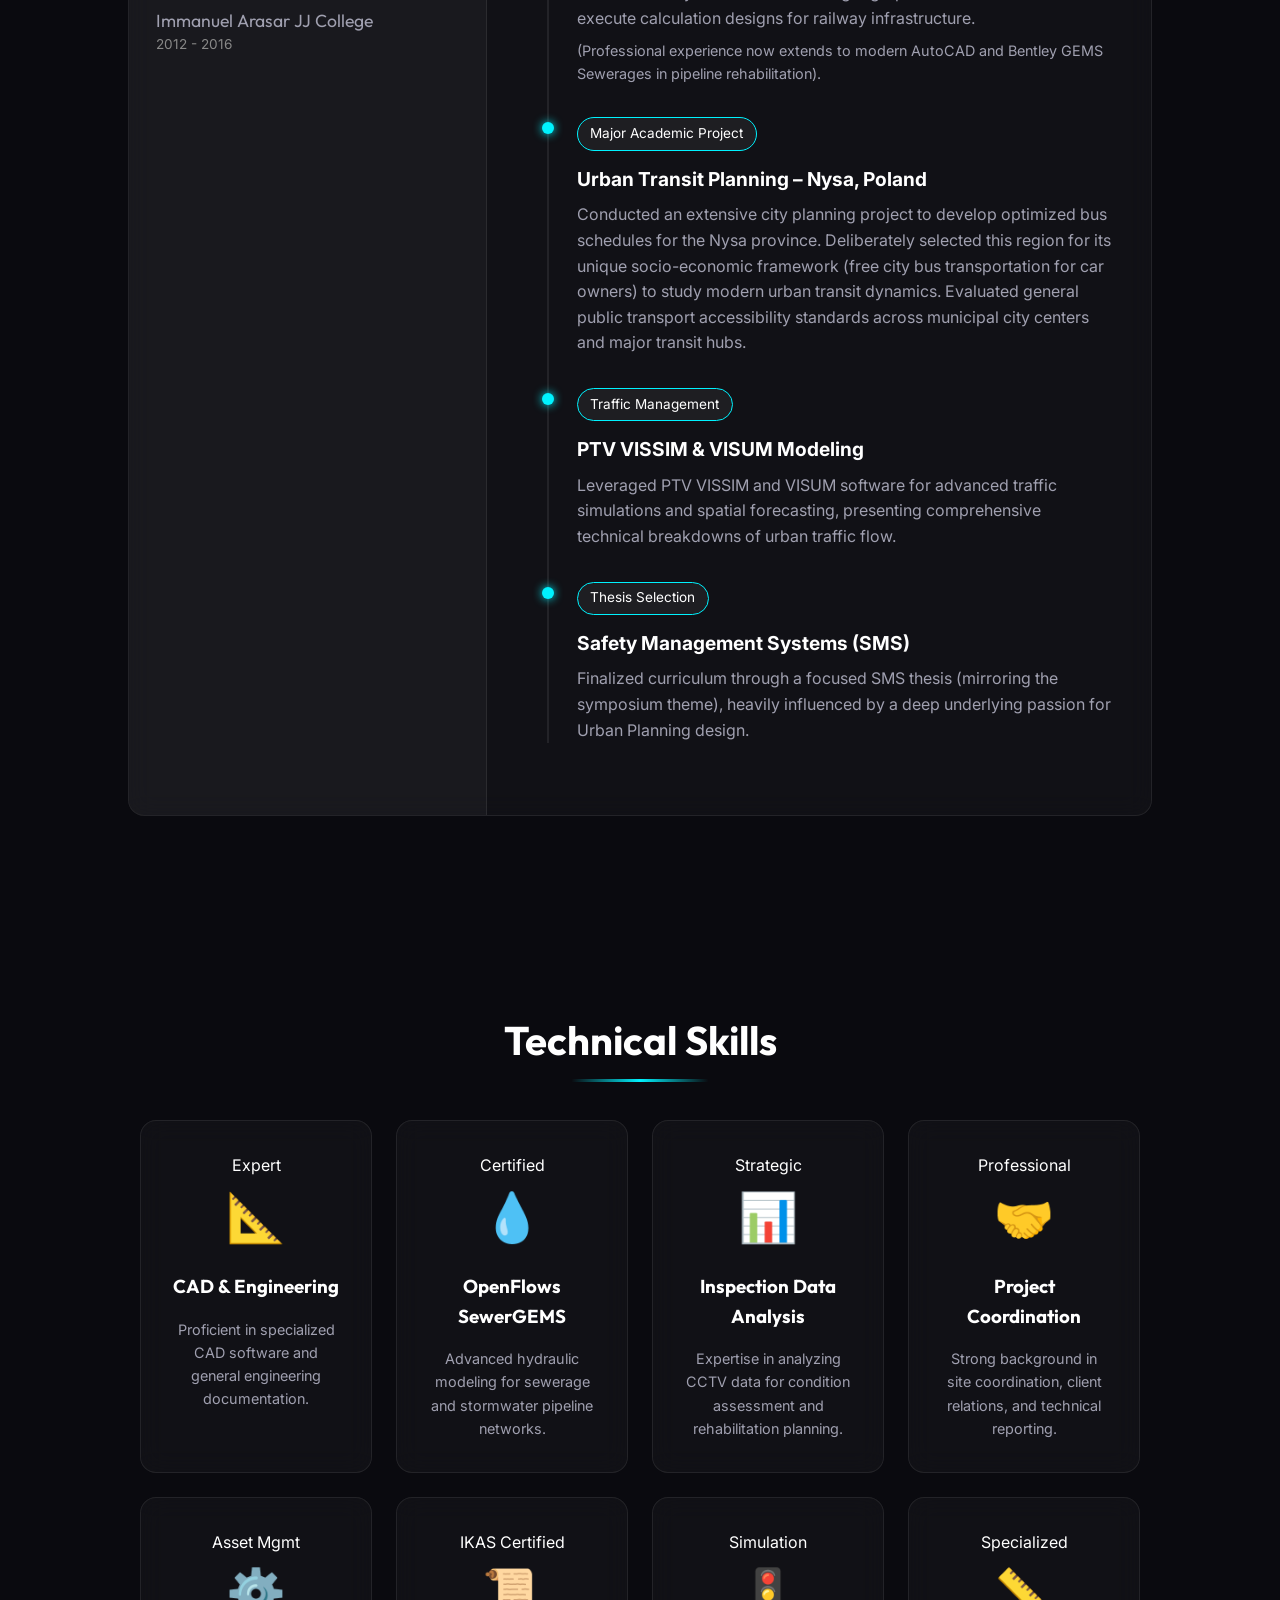
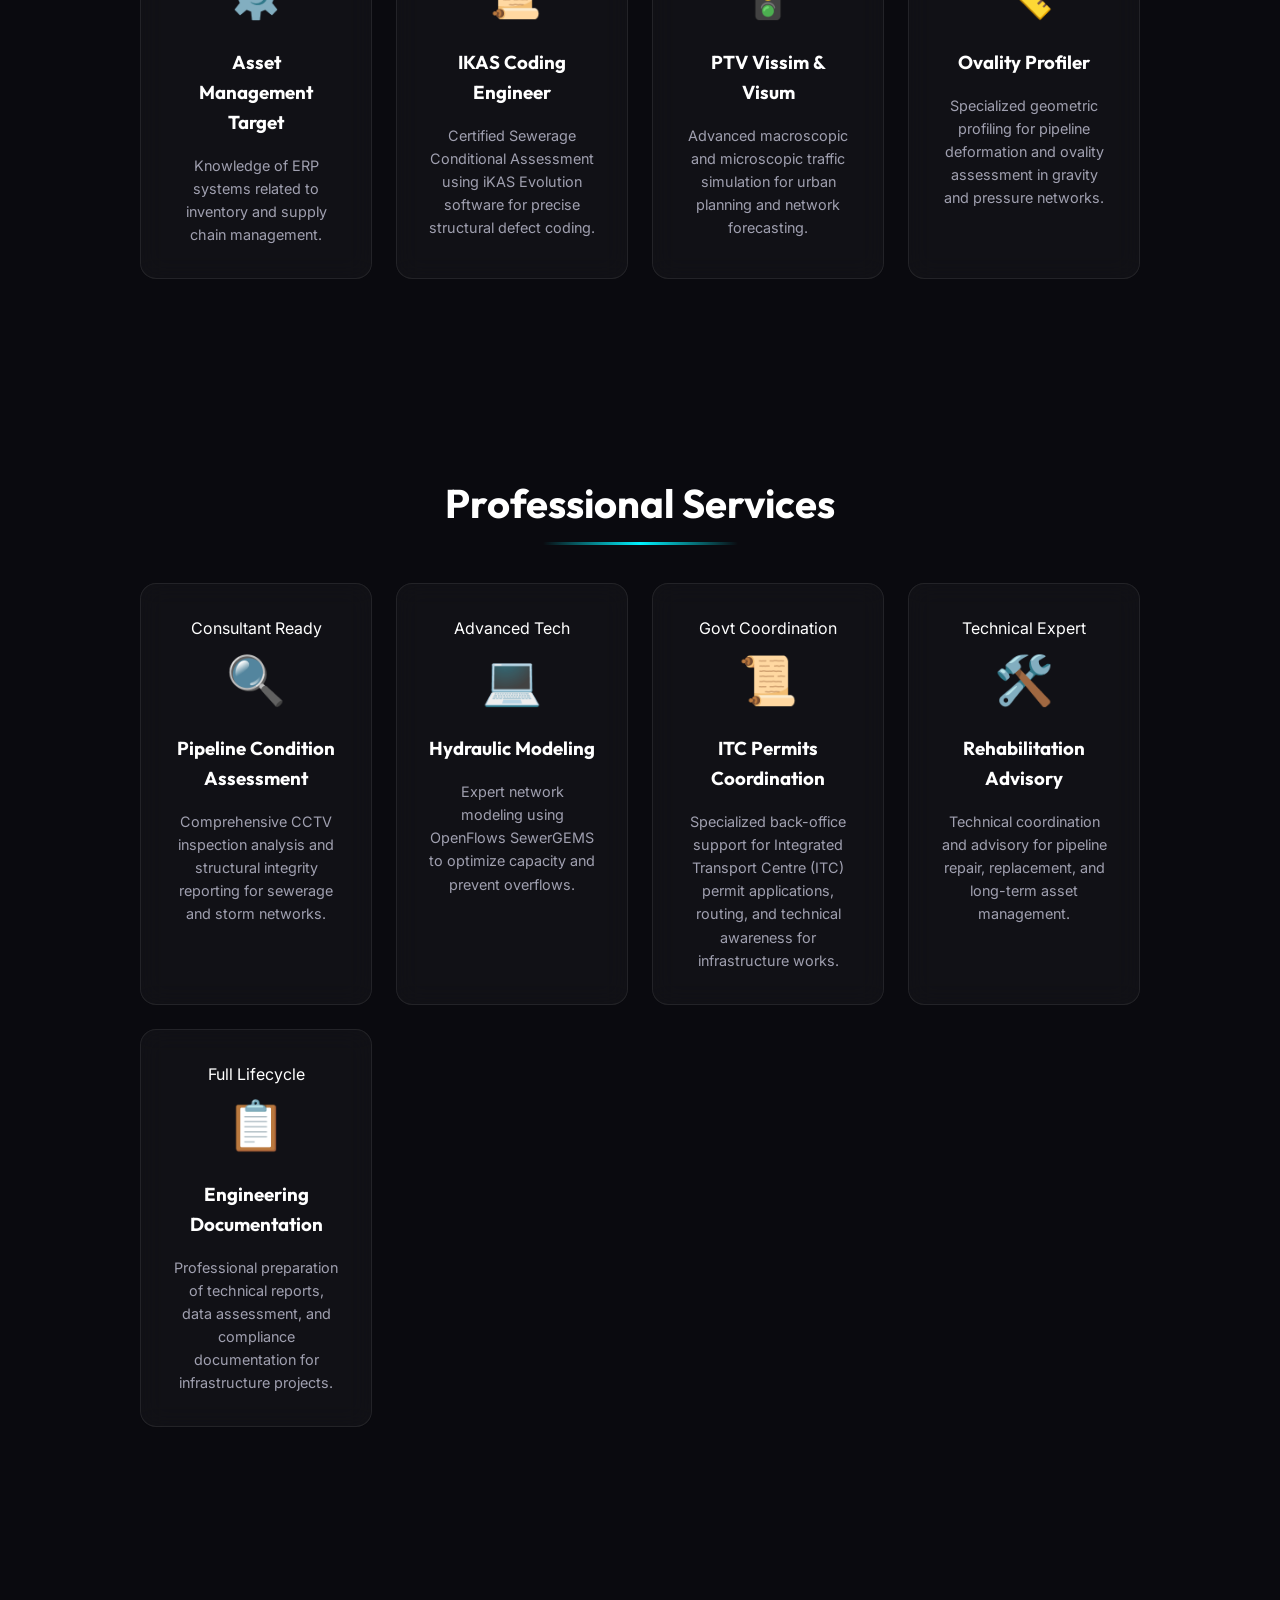
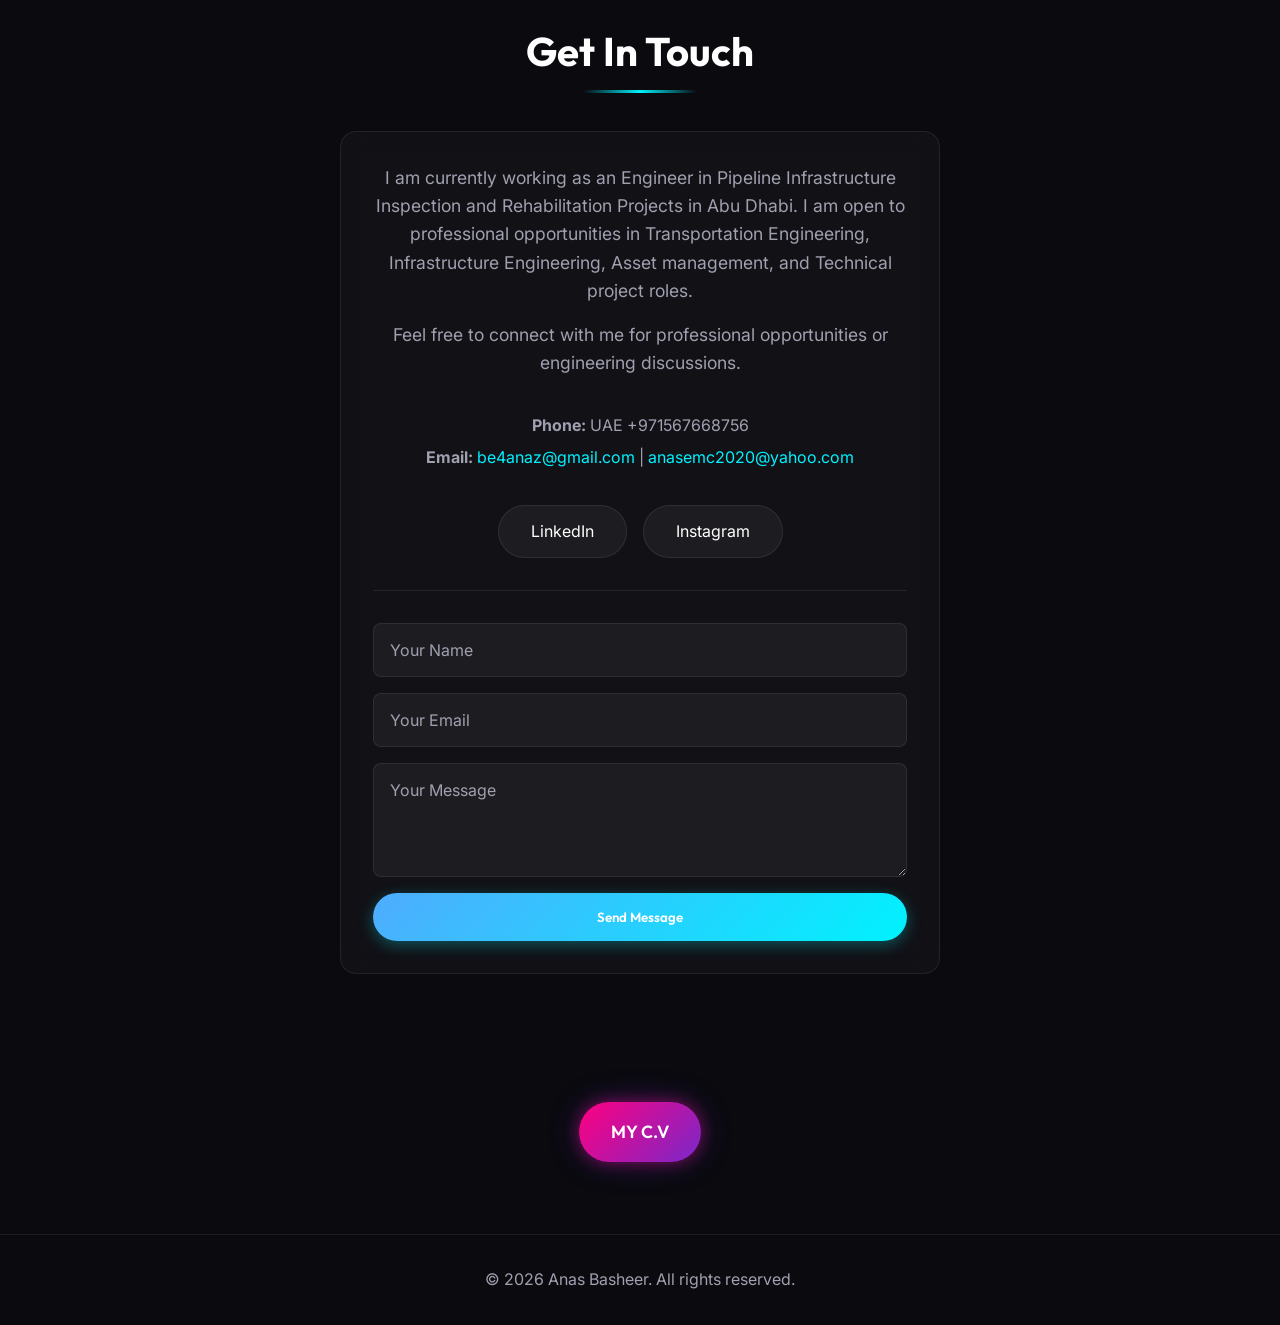
==== commit 1512c72e: "Premium branding for Skills and Services" ====
--- a/index.html
+++ b/index.html
@@ -419,43 +419,51 @@
     <!-- Skills Section -->
     <section id="skills" class="skills-section slide-up">
         <h2 class="section-title">Technical Skills</h2>
-        <div class="skills-container">
-            <div class="skill-card glassmorphism hover-glow">
+        <div class="skills-container" style="gap: 1.5rem;">
+            <div class="skill-card glass-card hover-glow">
+                <div class="skill-badge-mini">Expert</div>
                 <div class="icon">📐</div>
                 <h3>CAD & Engineering</h3>
                 <p>Proficient in specialized CAD software and general engineering documentation.</p>
             </div>
-            <div class="skill-card glassmorphism hover-glow">
+            <div class="skill-card glass-card hover-glow">
+                <div class="skill-badge-mini">Certified</div>
                 <div class="icon">💧</div>
                 <h3>OpenFlows SewerGEMS</h3>
                 <p>Advanced hydraulic modeling for sewerage and stormwater pipeline networks.</p>
             </div>
-            <div class="skill-card glassmorphism hover-glow">
+            <div class="skill-card glass-card hover-glow">
+                <div class="skill-badge-mini">Strategic</div>
                 <div class="icon">📊</div>
                 <h3>Inspection Data Analysis</h3>
                 <p>Expertise in analyzing CCTV data for condition assessment and rehabilitation planning.</p>
             </div>
-            <div class="skill-card glassmorphism hover-glow">
+            <div class="skill-card glass-card hover-glow">
+                <div class="skill-badge-mini">Professional</div>
                 <div class="icon">🤝</div>
                 <h3>Project Coordination</h3>
                 <p>Strong background in site coordination, client relations, and technical reporting.</p>
             </div>
-            <div class="skill-card glassmorphism hover-glow">
+            <div class="skill-card glass-card hover-glow">
+                <div class="skill-badge-mini">Asset Mgmt</div>
                 <div class="icon">⚙️</div>
                 <h3>Asset Management Target</h3>
                 <p>Knowledge of ERP systems related to inventory and supply chain management.</p>
             </div>
-            <div class="skill-card glassmorphism hover-glow">
+            <div class="skill-card glass-card hover-glow">
+                <div class="skill-badge-mini">IKAS Certified</div>
                 <div class="icon">📜</div>
                 <h3>IKAS Coding Engineer</h3>
                 <p>Certified Sewerage Conditional Assessment using iKAS Evolution software for precise structural defect coding.</p>
             </div>
-            <div class="skill-card glassmorphism hover-glow">
+            <div class="skill-card glass-card hover-glow">
+                <div class="skill-badge-mini">Simulation</div>
                 <div class="icon">🚦</div>
                 <h3>PTV Vissim & Visum</h3>
                 <p>Advanced macroscopic and microscopic traffic simulation for urban planning and network forecasting.</p>
             </div>
-            <div class="skill-card glassmorphism hover-glow">
+            <div class="skill-card glass-card hover-glow">
+                <div class="skill-badge-mini">Specialized</div>
                 <div class="icon">📏</div>
                 <h3>Ovality Profiler</h3>
                 <p>Specialized geometric profiling for pipeline deformation and ovality assessment in gravity and pressure networks.</p>
@@ -466,28 +474,33 @@
     <!-- Services Section -->
     <section id="services" class="services-section slide-up">
         <h2 class="section-title">Professional Services</h2>
-        <div class="skills-container"> <!-- Reusing skills-container for established grid -->
-            <div class="skill-card glassmorphism hover-glow">
+        <div class="skills-container" style="gap: 1.5rem;">
+            <div class="skill-card glass-card hover-glow">
+                <div class="service-tag">Consultant Ready</div>
                 <div class="icon">🔍</div>
                 <h3>Pipeline Condition Assessment</h3>
                 <p>Comprehensive CCTV inspection analysis and structural integrity reporting for sewerage and storm networks.</p>
             </div>
-            <div class="skill-card glassmorphism hover-glow">
+            <div class="skill-card glass-card hover-glow">
+                <div class="service-tag">Advanced Tech</div>
                 <div class="icon">💻</div>
                 <h3>Hydraulic Modeling</h3>
                 <p>Expert network modeling using OpenFlows SewerGEMS to optimize capacity and prevent overflows.</p>
             </div>
-            <div class="skill-card glassmorphism hover-glow">
+            <div class="skill-card glass-card hover-glow">
+                <div class="service-tag">Govt Coordination</div>
                 <div class="icon">📜</div>
                 <h3>ITC Permits Coordination</h3>
                 <p>Specialized back-office support for Integrated Transport Centre (ITC) permit applications, routing, and technical awareness for infrastructure works.</p>
             </div>
-            <div class="skill-card glassmorphism hover-glow">
+            <div class="skill-card glass-card hover-glow">
+                <div class="service-tag">Technical Expert</div>
                 <div class="icon">🛠️</div>
                 <h3>Rehabilitation Advisory</h3>
                 <p>Technical coordination and advisory for pipeline repair, replacement, and long-term asset management.</p>
             </div>
-            <div class="skill-card glassmorphism hover-glow">
+            <div class="skill-card glass-card hover-glow">
+                <div class="service-tag">Full Lifecycle</div>
                 <div class="icon">📋</div>
                 <h3>Engineering Documentation</h3>
                 <p>Professional preparation of technical reports, data assessment, and compliance documentation for infrastructure projects.</p>
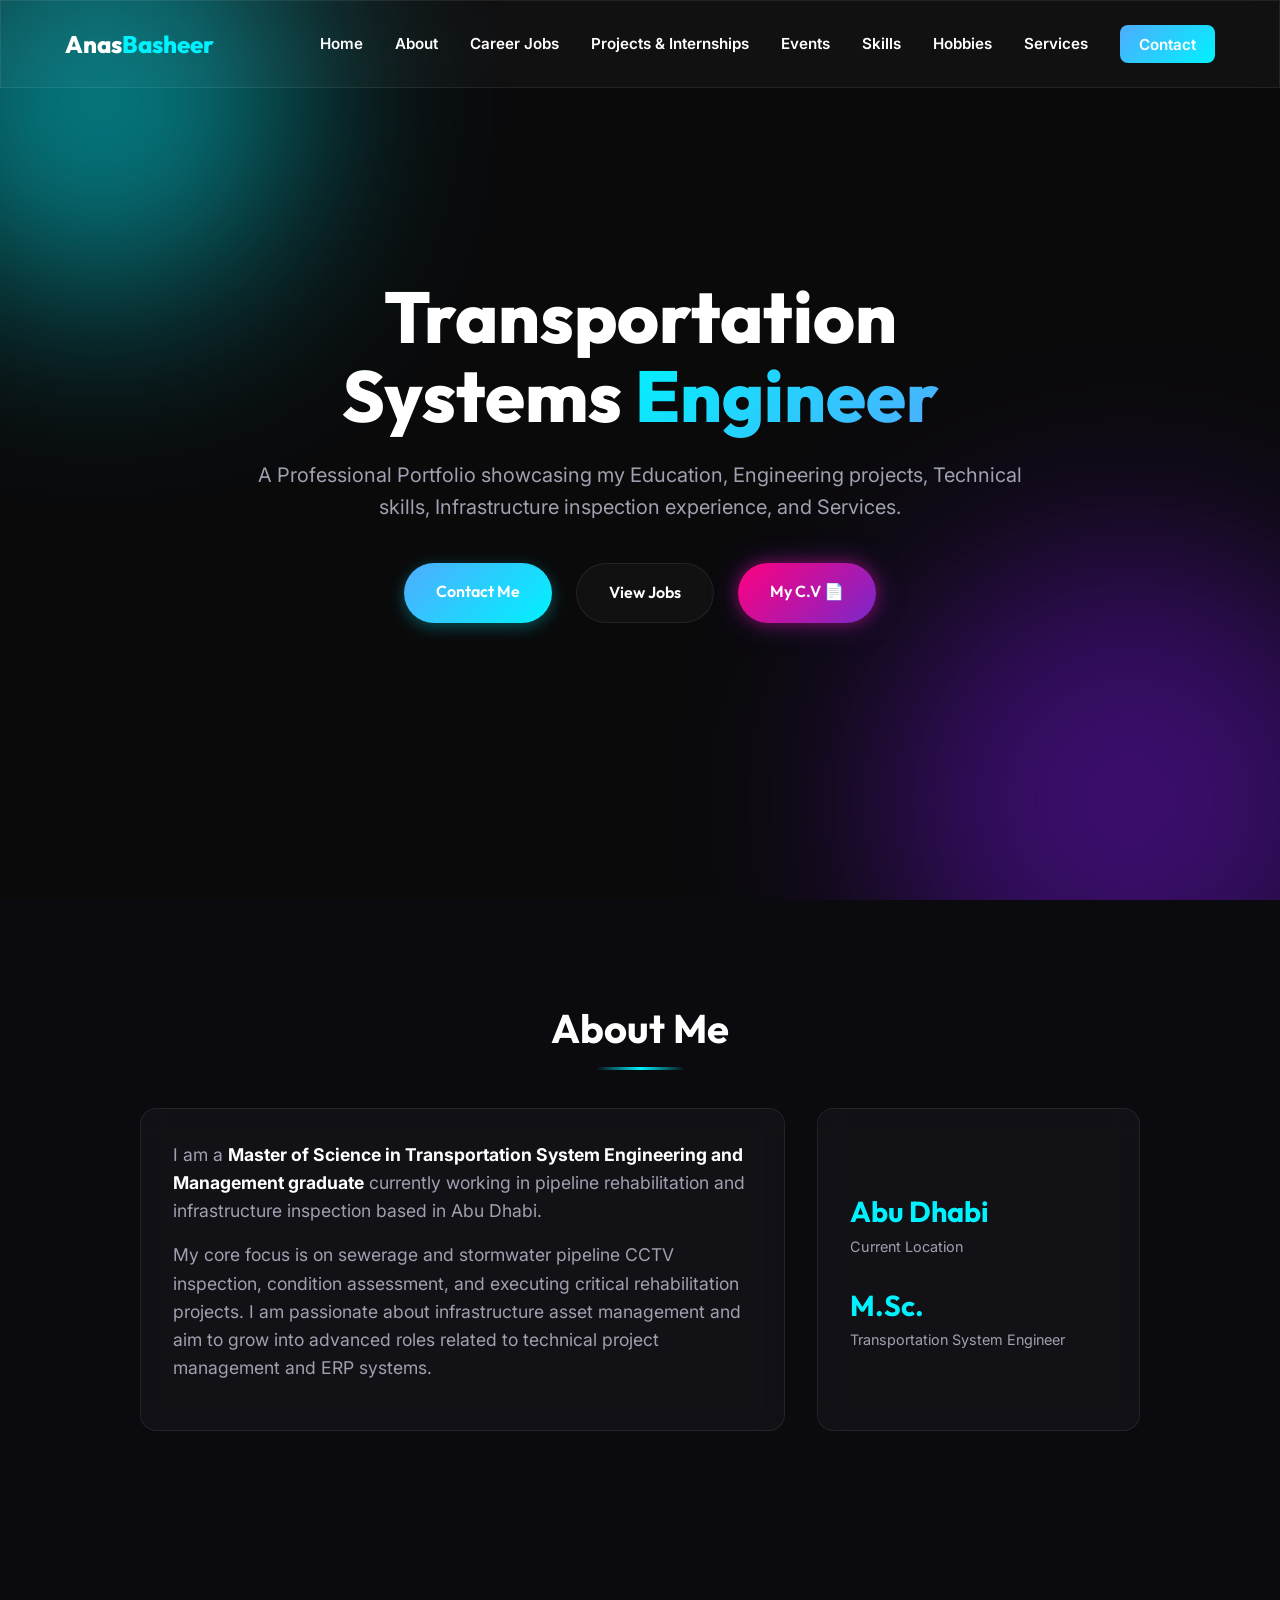
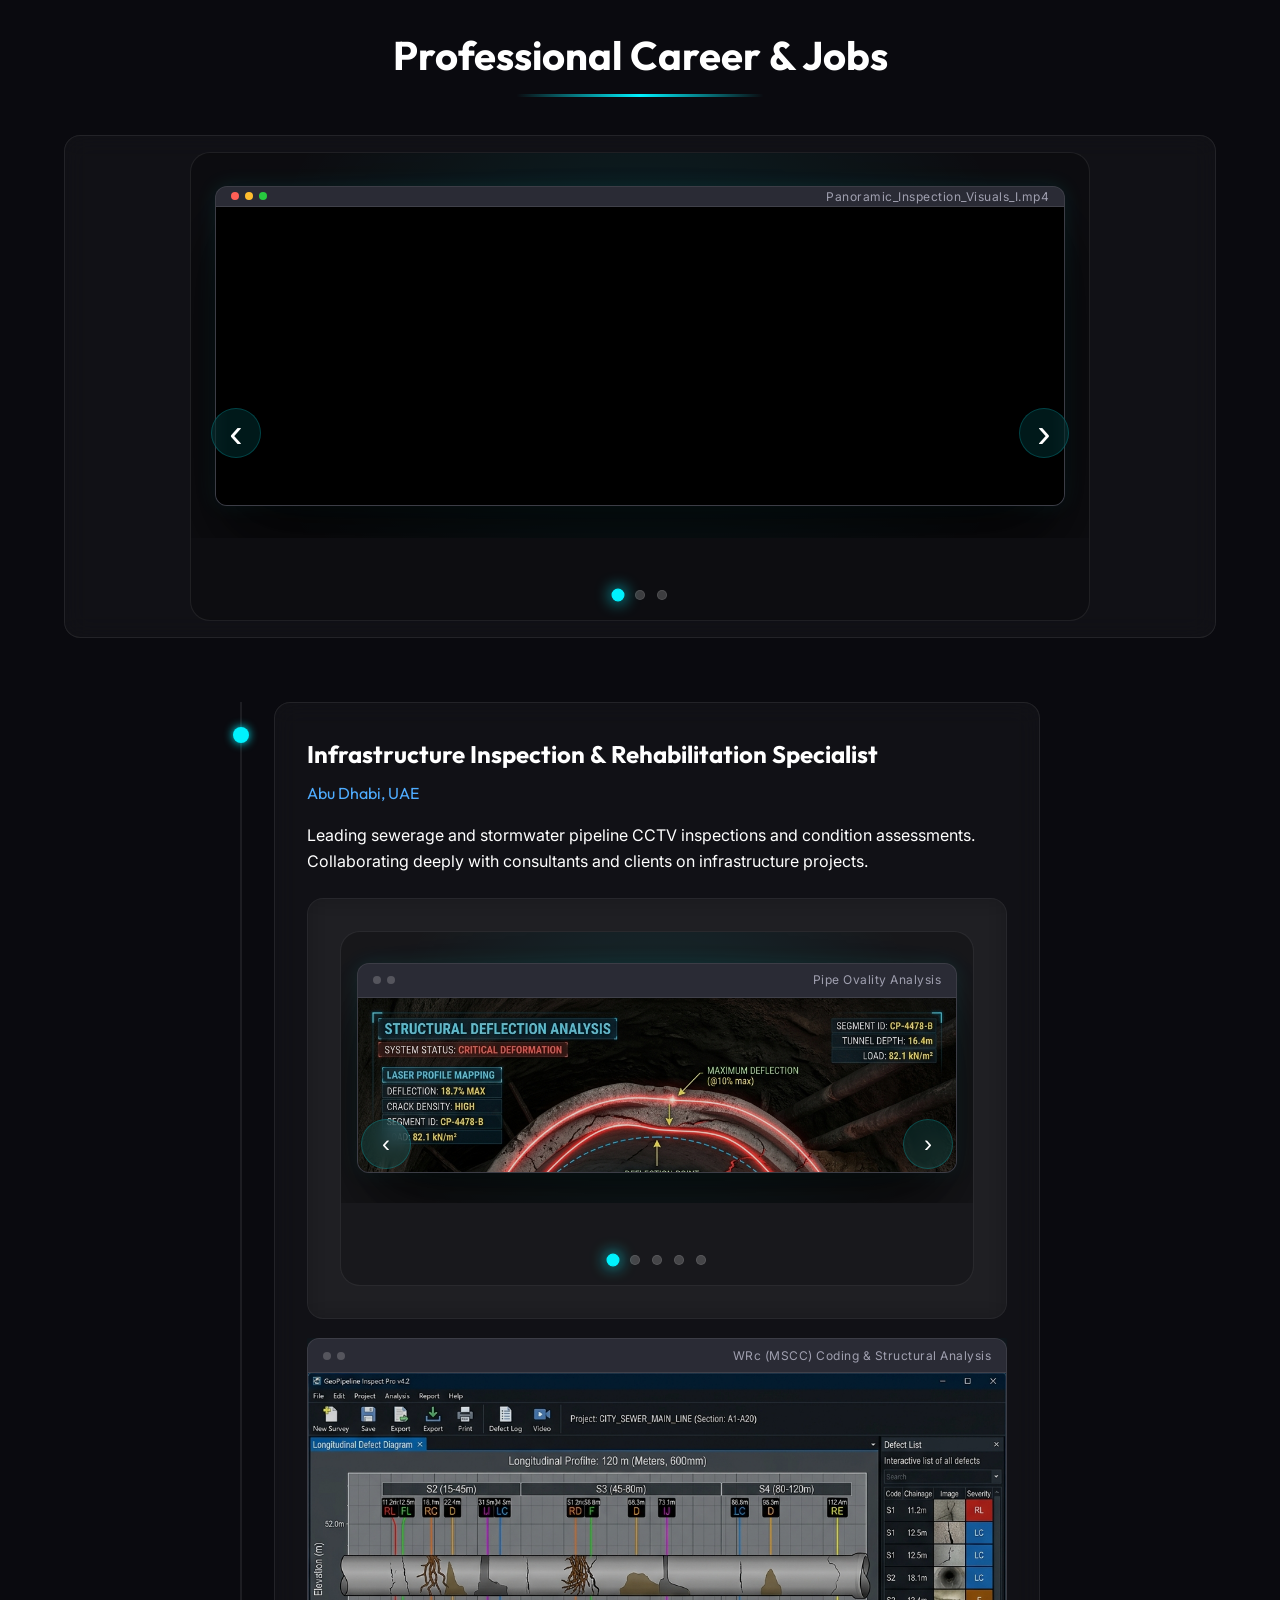
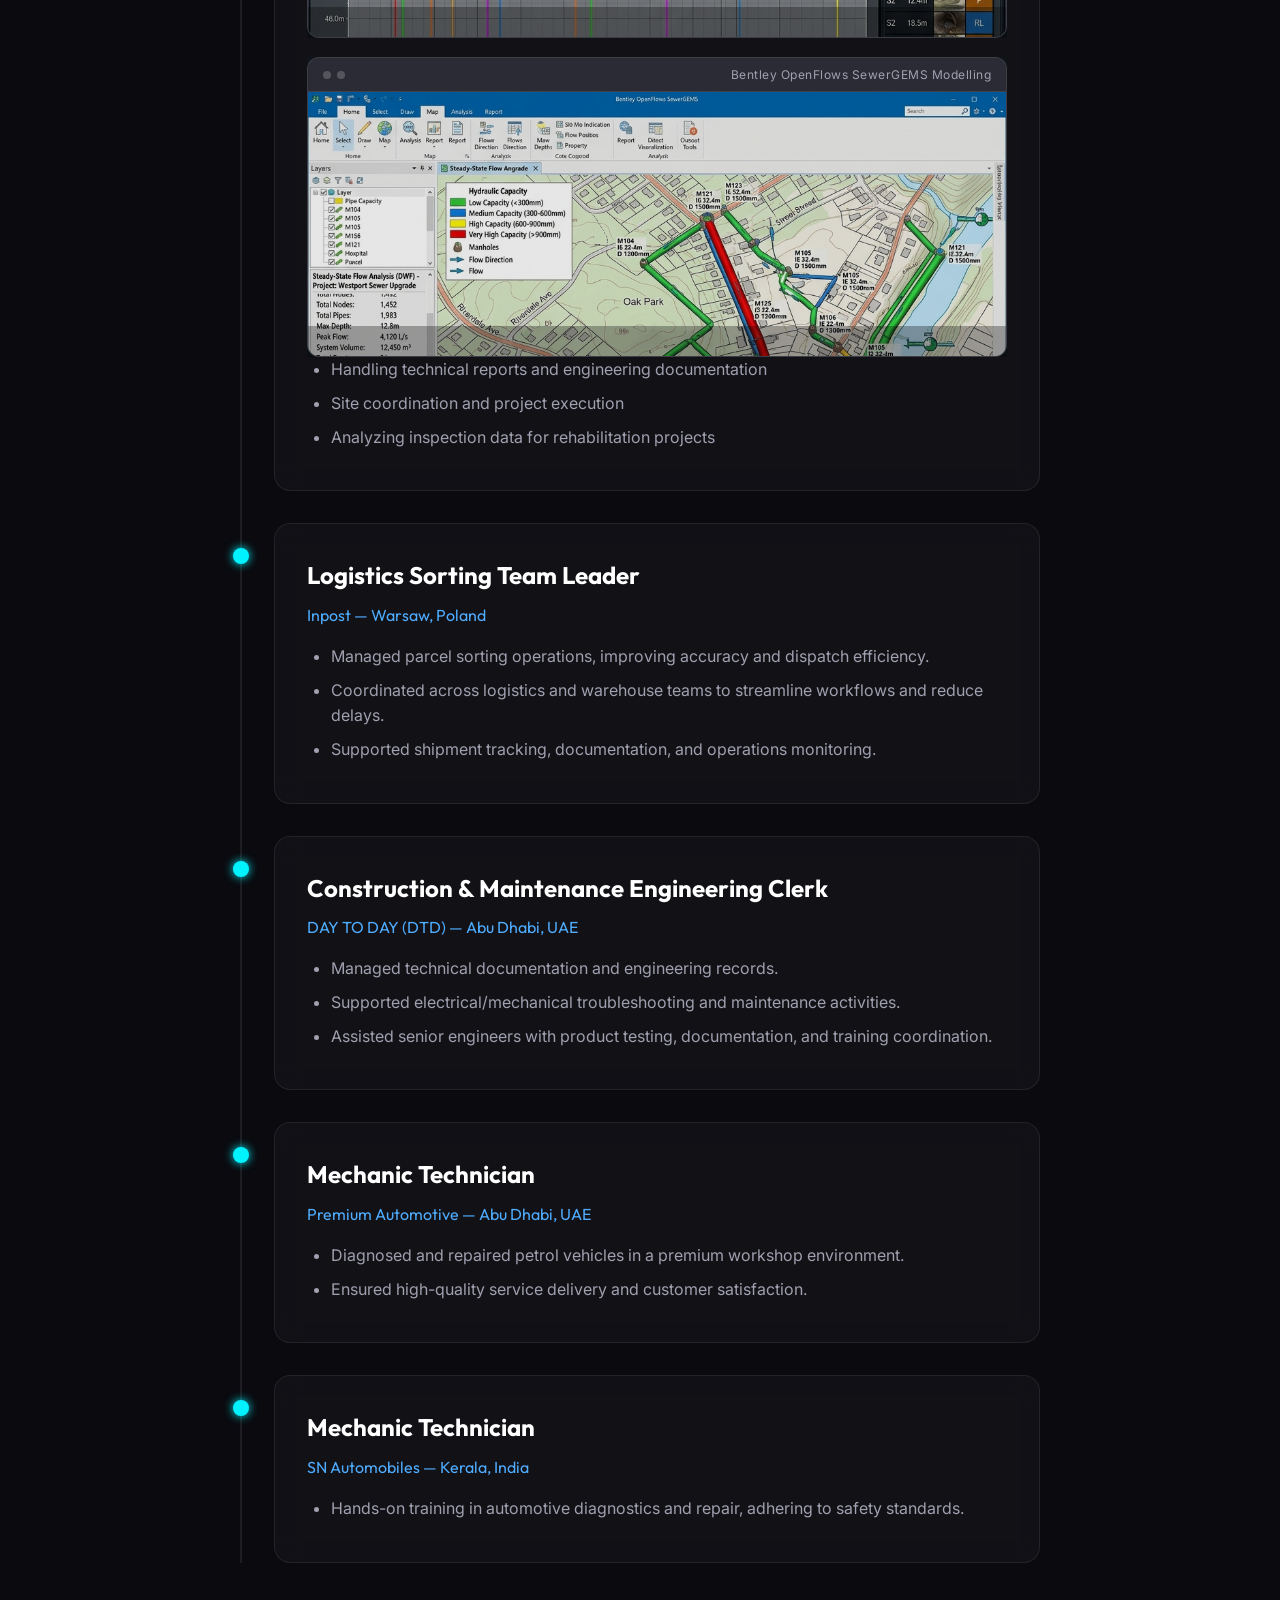
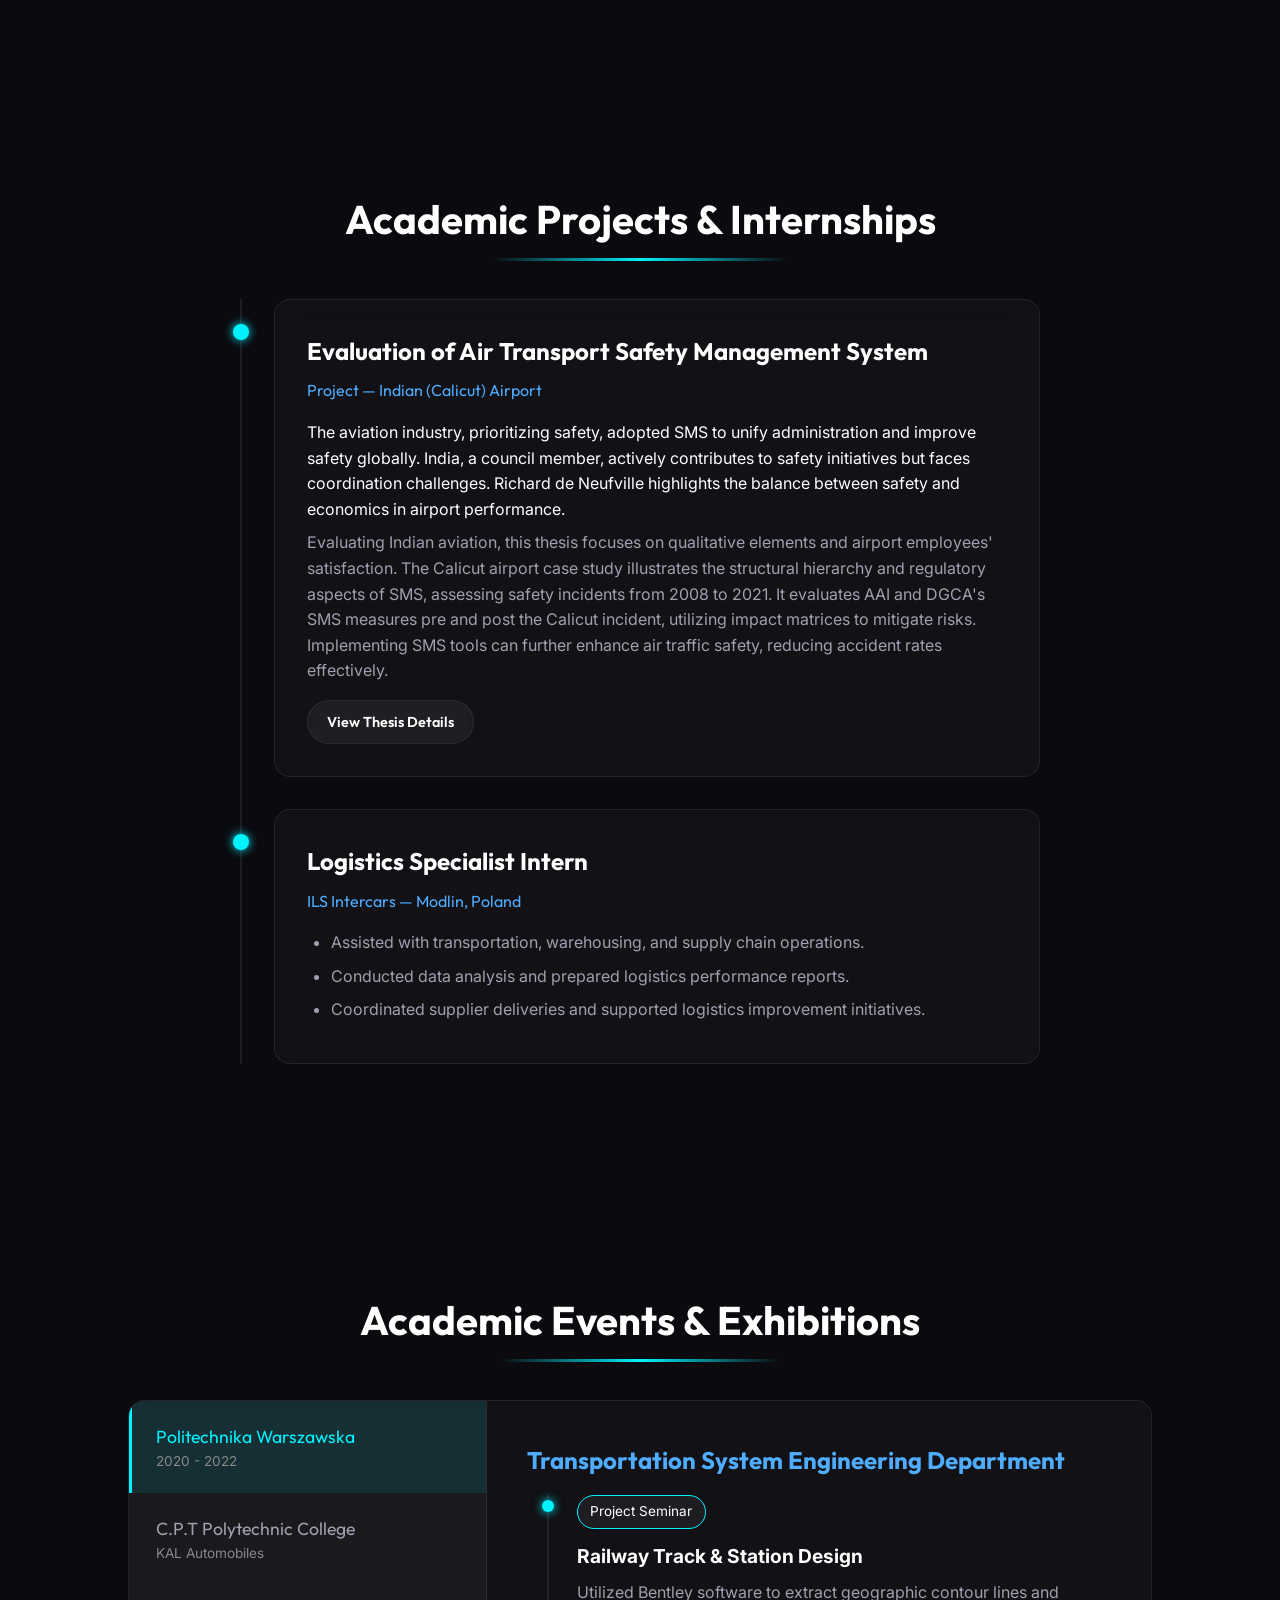
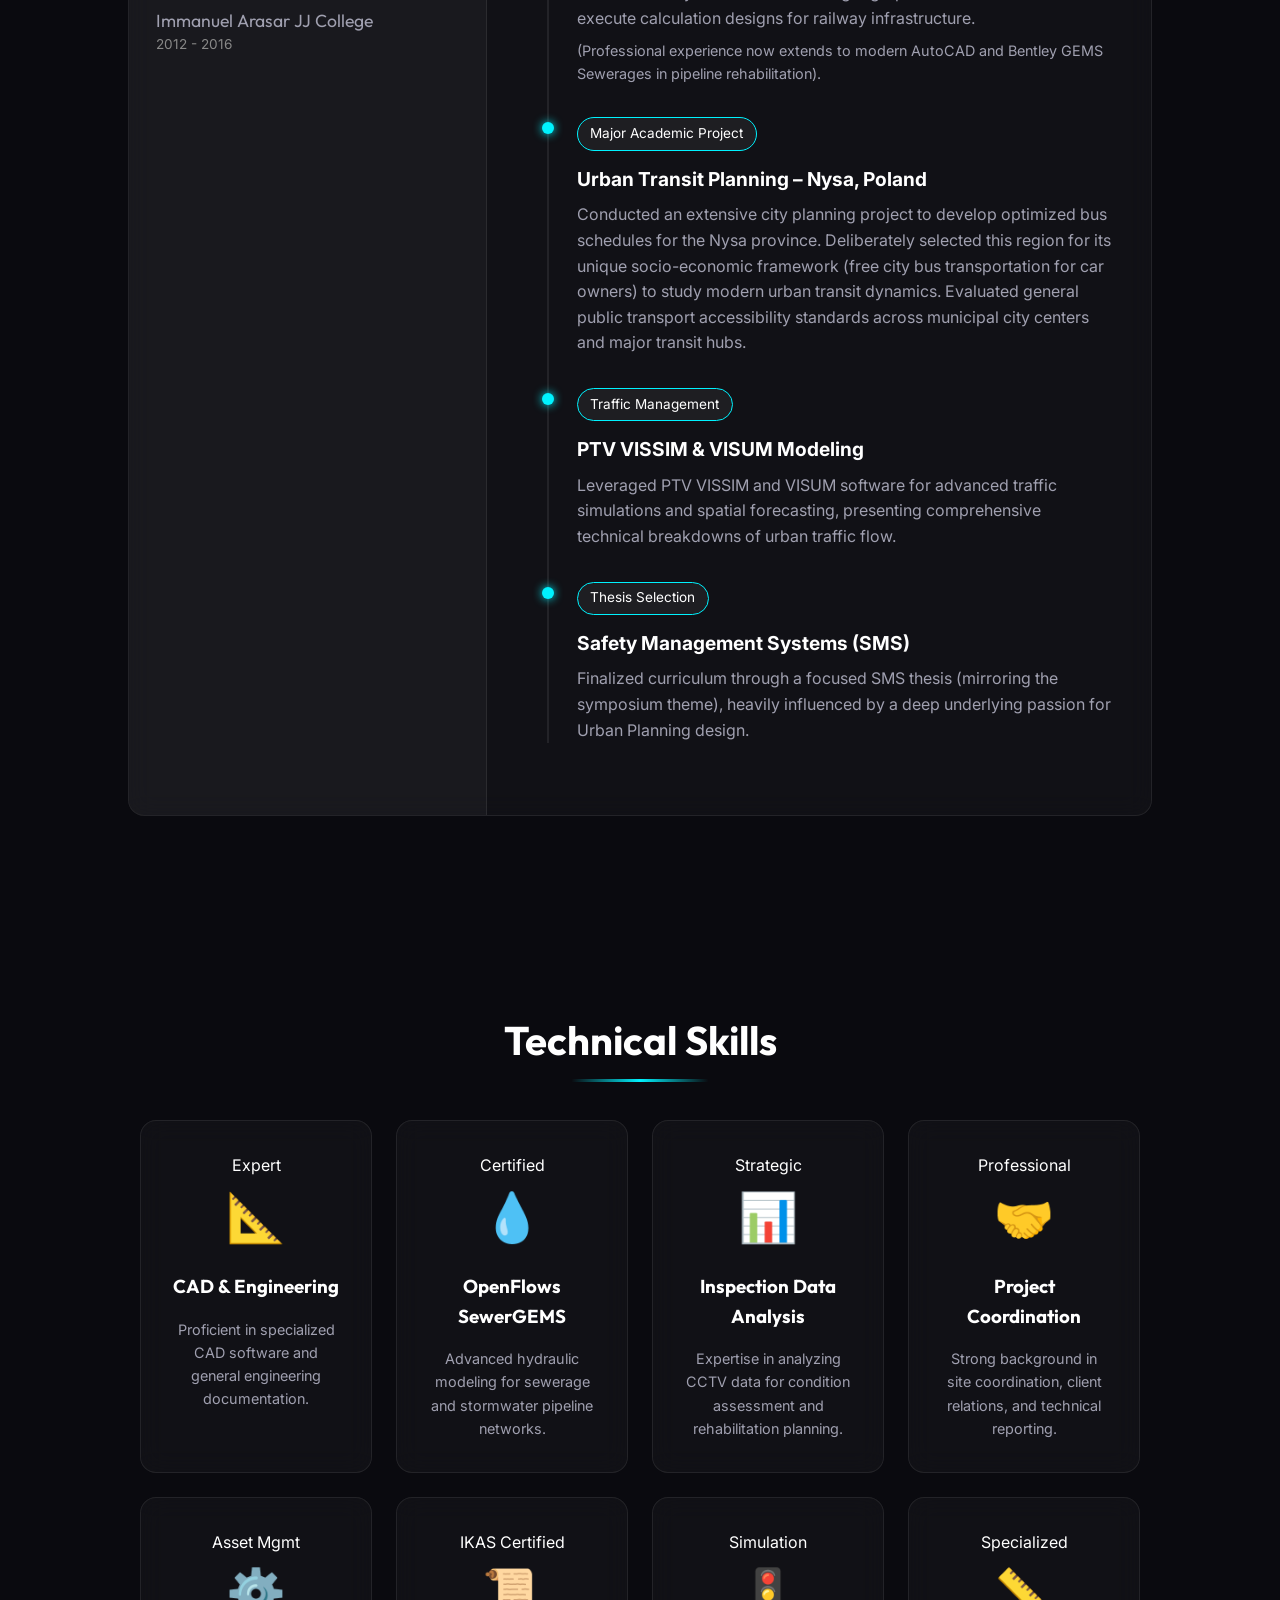
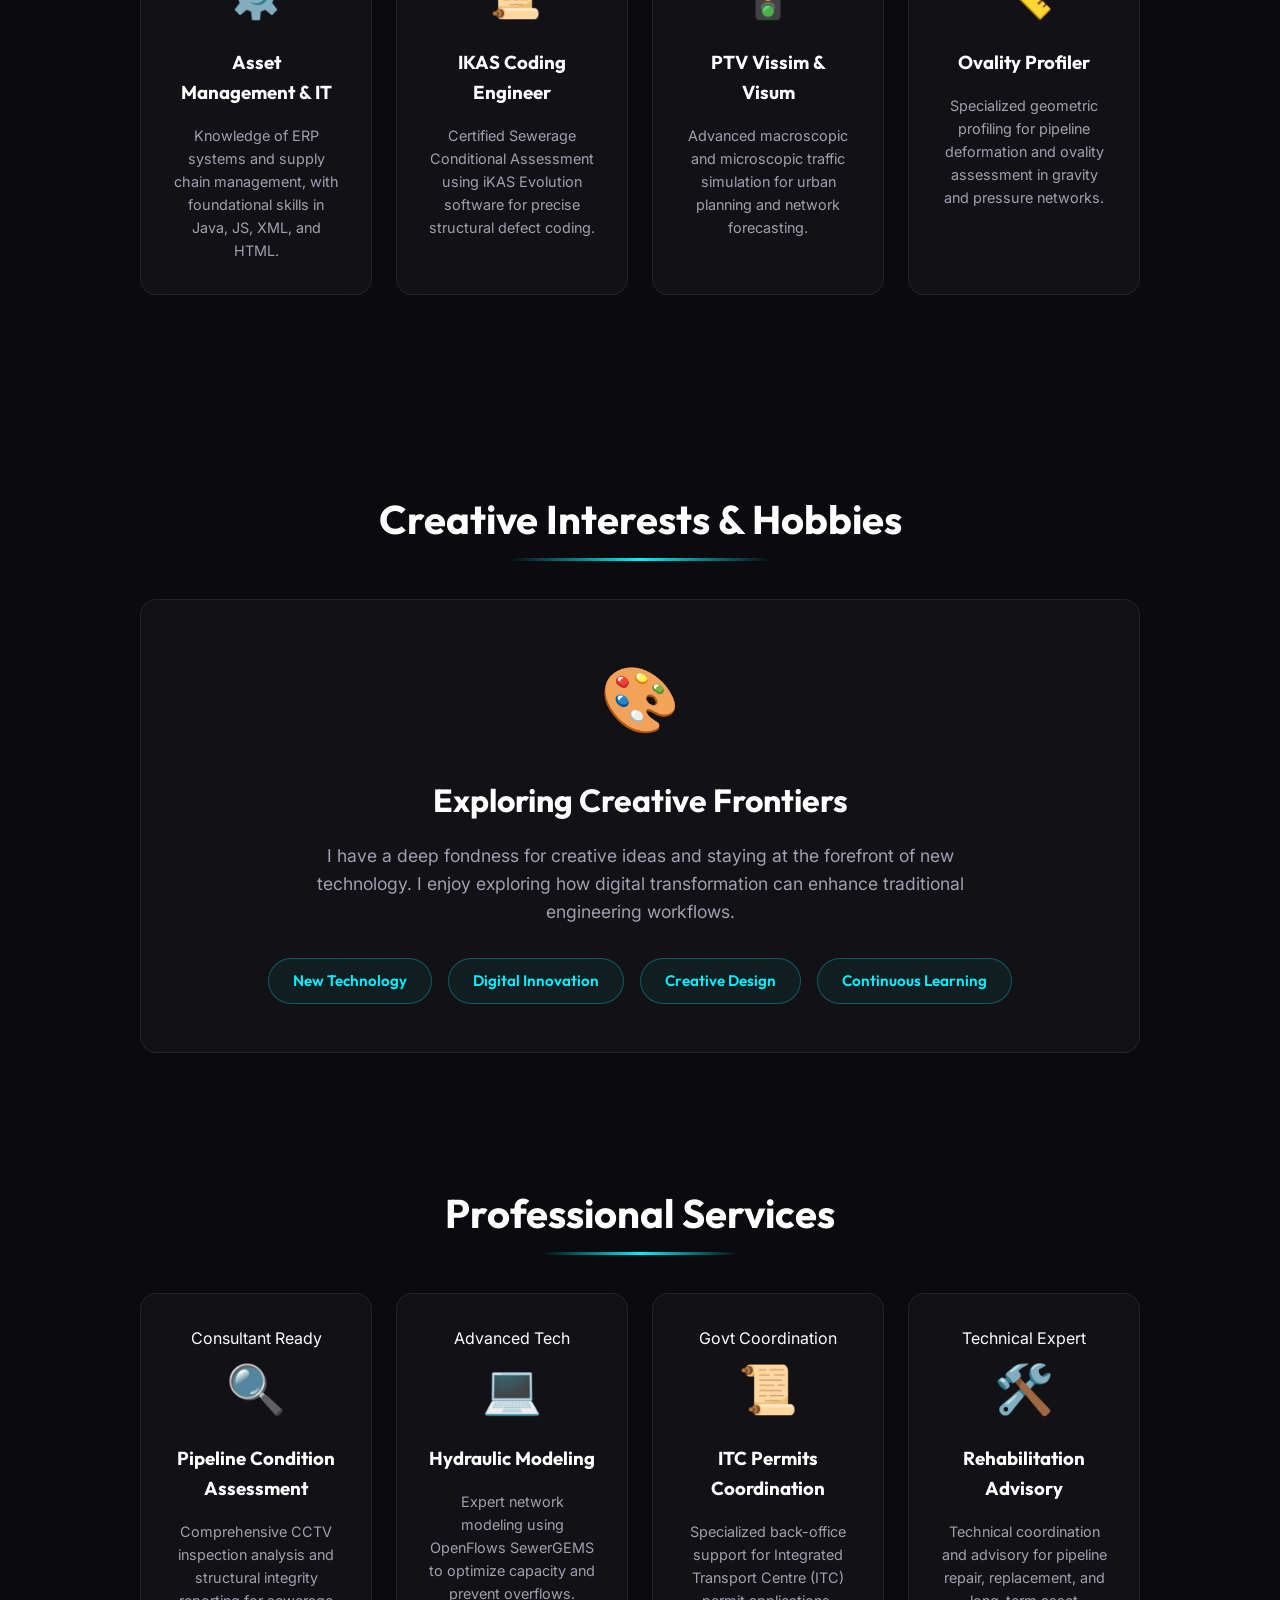
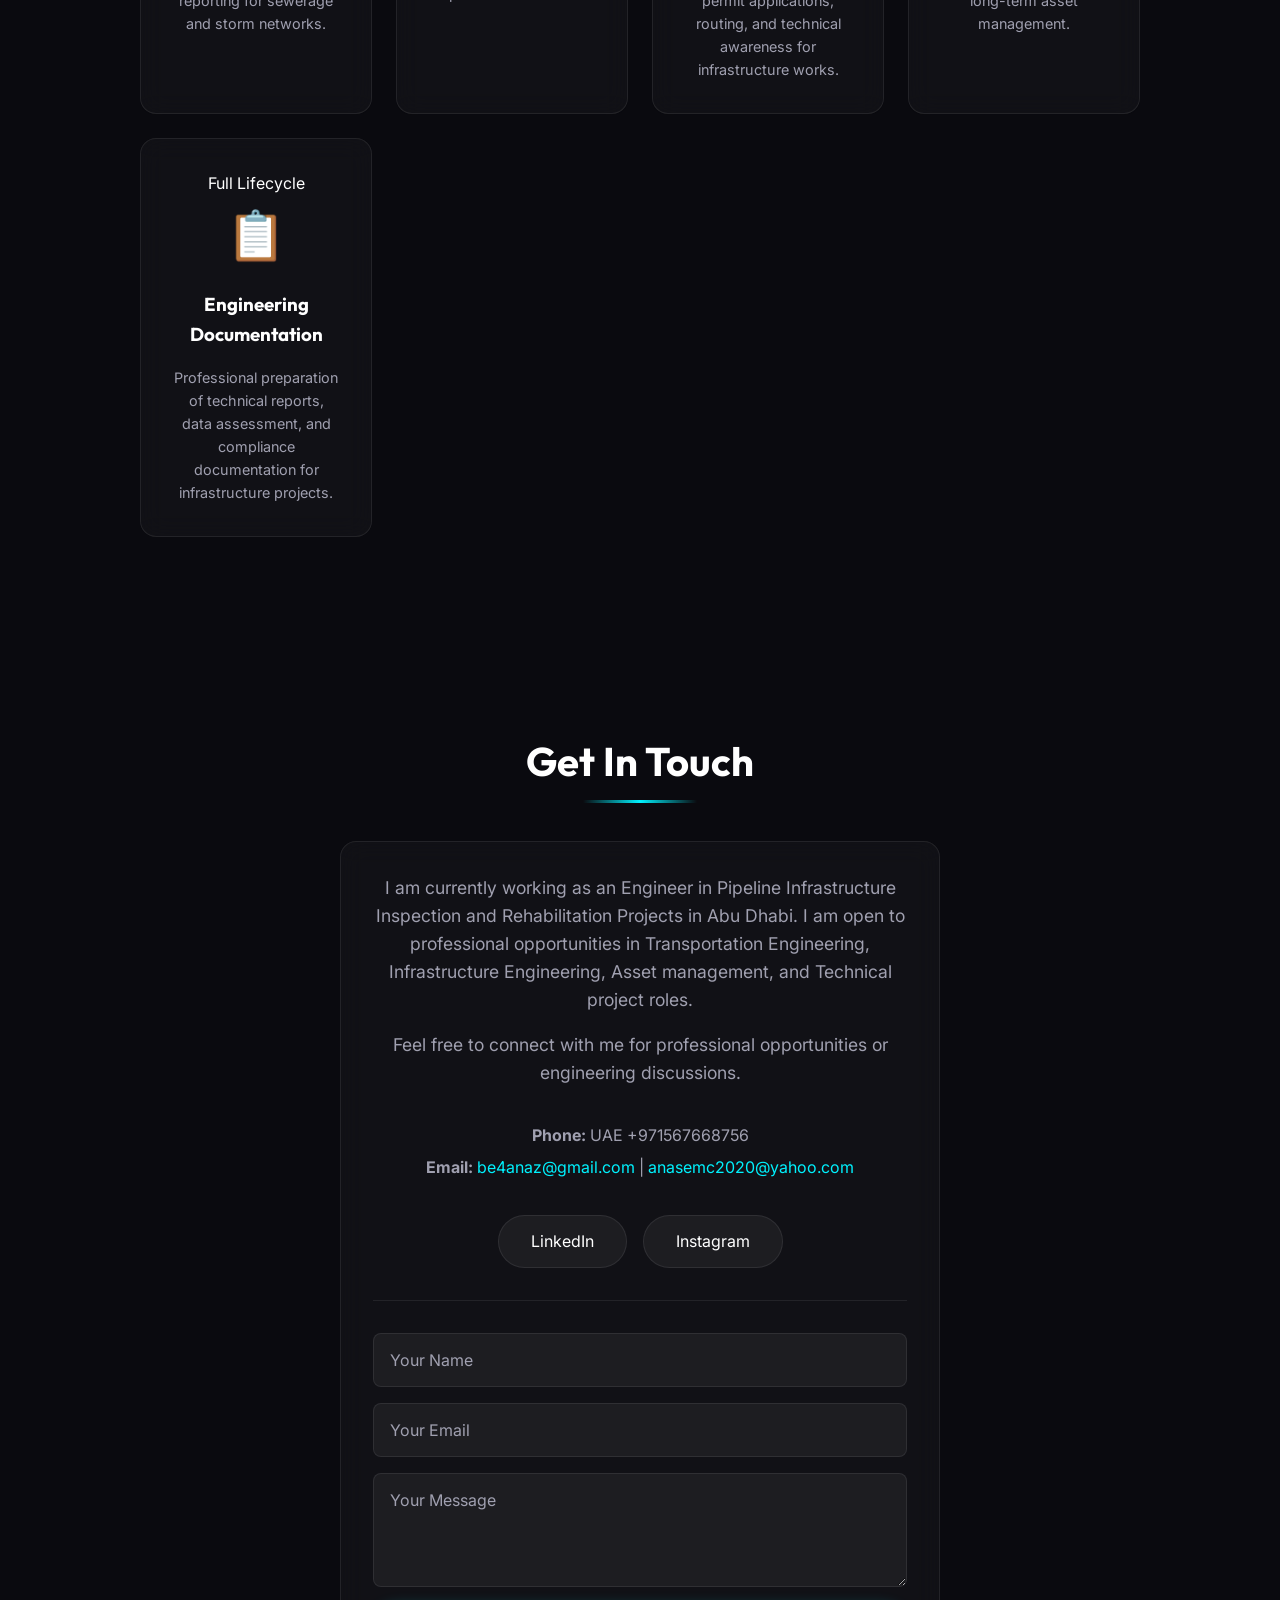
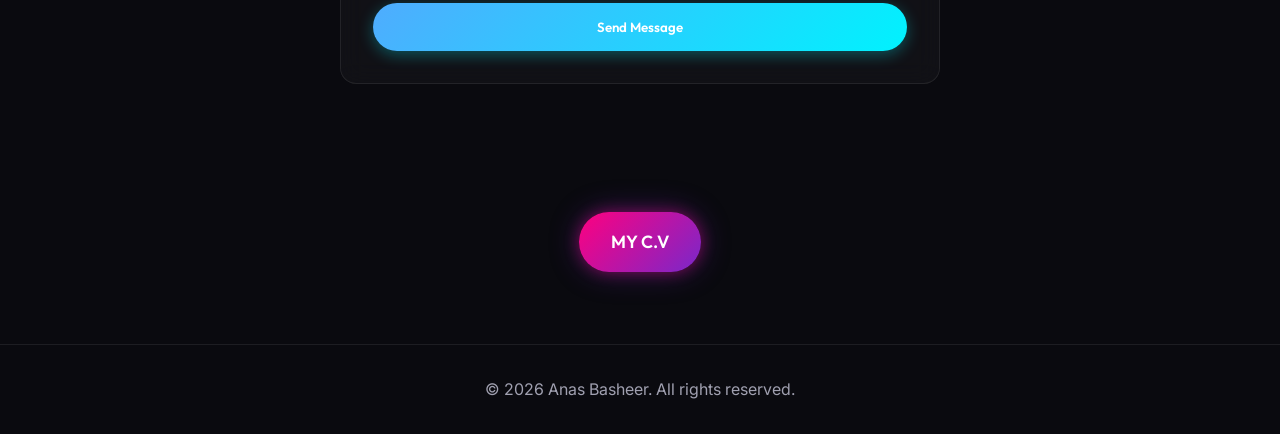
==== commit 4d86a994: "Update skills with Java/JS/XML/HTML and add Hobbies section" ====
--- a/index.html
+++ b/index.html
@@ -22,6 +22,7 @@
             <li><a href="#projects">Projects & Internships</a></li>
             <li><a href="#events">Events</a></li>
             <li><a href="#skills">Skills</a></li>
+            <li><a href="#hobbies">Hobbies</a></li>
             <li><a href="#services">Services</a></li>
             <li><a href="#contact" class="btn-nav">Contact</a></li>
         </ul>
@@ -447,8 +448,8 @@
             <div class="skill-card glass-card hover-glow">
                 <div class="skill-badge-mini">Asset Mgmt</div>
                 <div class="icon">⚙️</div>
-                <h3>Asset Management Target</h3>
-                <p>Knowledge of ERP systems related to inventory and supply chain management.</p>
+                <h3>Asset Management & IT</h3>
+                <p>Knowledge of ERP systems and supply chain management, with foundational skills in Java, JS, XML, and HTML.</p>
             </div>
             <div class="skill-card glass-card hover-glow">
                 <div class="skill-badge-mini">IKAS Certified</div>
@@ -467,6 +468,24 @@
                 <div class="icon">📏</div>
                 <h3>Ovality Profiler</h3>
                 <p>Specialized geometric profiling for pipeline deformation and ovality assessment in gravity and pressure networks.</p>
+            </div>
+        </div>
+    </section>
+
+    <!-- Hobbies Section -->
+    <section id="hobbies" class="hobbies-section slide-up">
+        <h2 class="section-title">Creative Interests & Hobbies</h2>
+        <div class="hobbies-container" style="max-width: 1000px; margin: 0 auto;">
+            <div class="glass-card" style="text-align: center; padding: 3rem; position: relative; overflow: hidden;">
+                <div class="icon" style="font-size: 4rem; margin-bottom: 1.5rem;">🎨</div>
+                <h3 style="font-size: 2rem; margin-bottom: 1rem;">Exploring Creative Frontiers</h3>
+                <p style="color: var(--text-secondary); font-size: 1.1rem; margin-bottom: 2rem; max-width: 700px; margin-left: auto; margin-right: auto;">I have a deep fondness for creative ideas and staying at the forefront of new technology. I enjoy exploring how digital transformation can enhance traditional engineering workflows.</p>
+                <div class="hobby-tags" style="display: flex; gap: 1rem; justify-content: center; flex-wrap: wrap;">
+                    <span class="hobby-tag">New Technology</span>
+                    <span class="hobby-tag">Digital Innovation</span>
+                    <span class="hobby-tag">Creative Design</span>
+                    <span class="hobby-tag">Continuous Learning</span>
+                </div>
             </div>
         </div>
     </section>
--- a/style.css
+++ b/style.css
@@ -1126,3 +1126,32 @@
     height: 100% !important;
     border: none;
 }
+/* Hobby Tags */
+.hobby-tags {
+    margin-top: 2rem;
+}
+
+.hobby-tag {
+    padding: 0.6rem 1.5rem;
+    background: rgba(0, 242, 254, 0.05);
+    border: 1px solid rgba(0, 242, 254, 0.3);
+    border-radius: 30px;
+    font-size: 0.95rem;
+    color: var(--accent-1);
+    transition: all 0.3s ease;
+    cursor: default;
+    font-family: var(--font-heading);
+    font-weight: 600;
+}
+
+.hobby-tag:hover {
+    background: linear-gradient(135deg, var(--accent-1), var(--accent-2));
+    color: #fff;
+    border-color: transparent;
+    box-shadow: 0 5px 15px rgba(0, 242, 254, 0.4);
+    transform: translateY(-2px);
+}
+
+.hobbies-section {
+    padding-bottom: 2rem;
+}
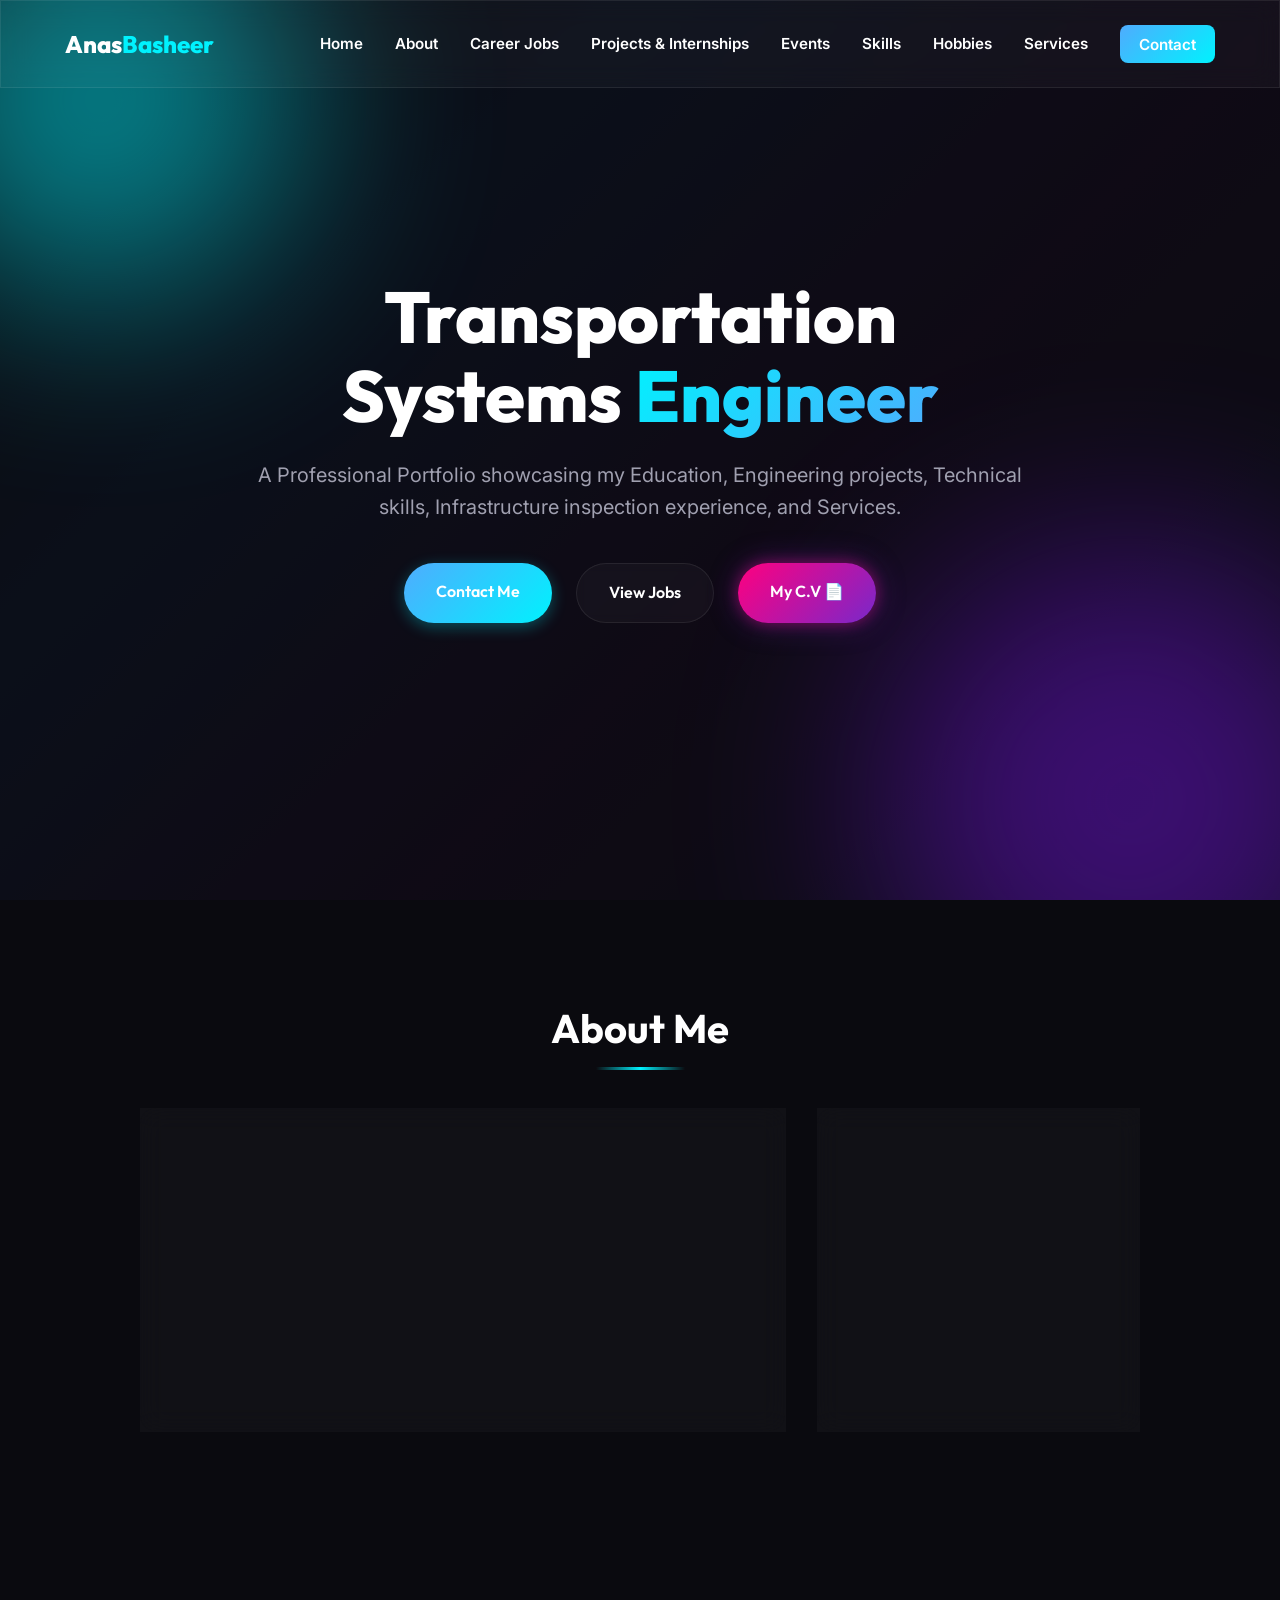
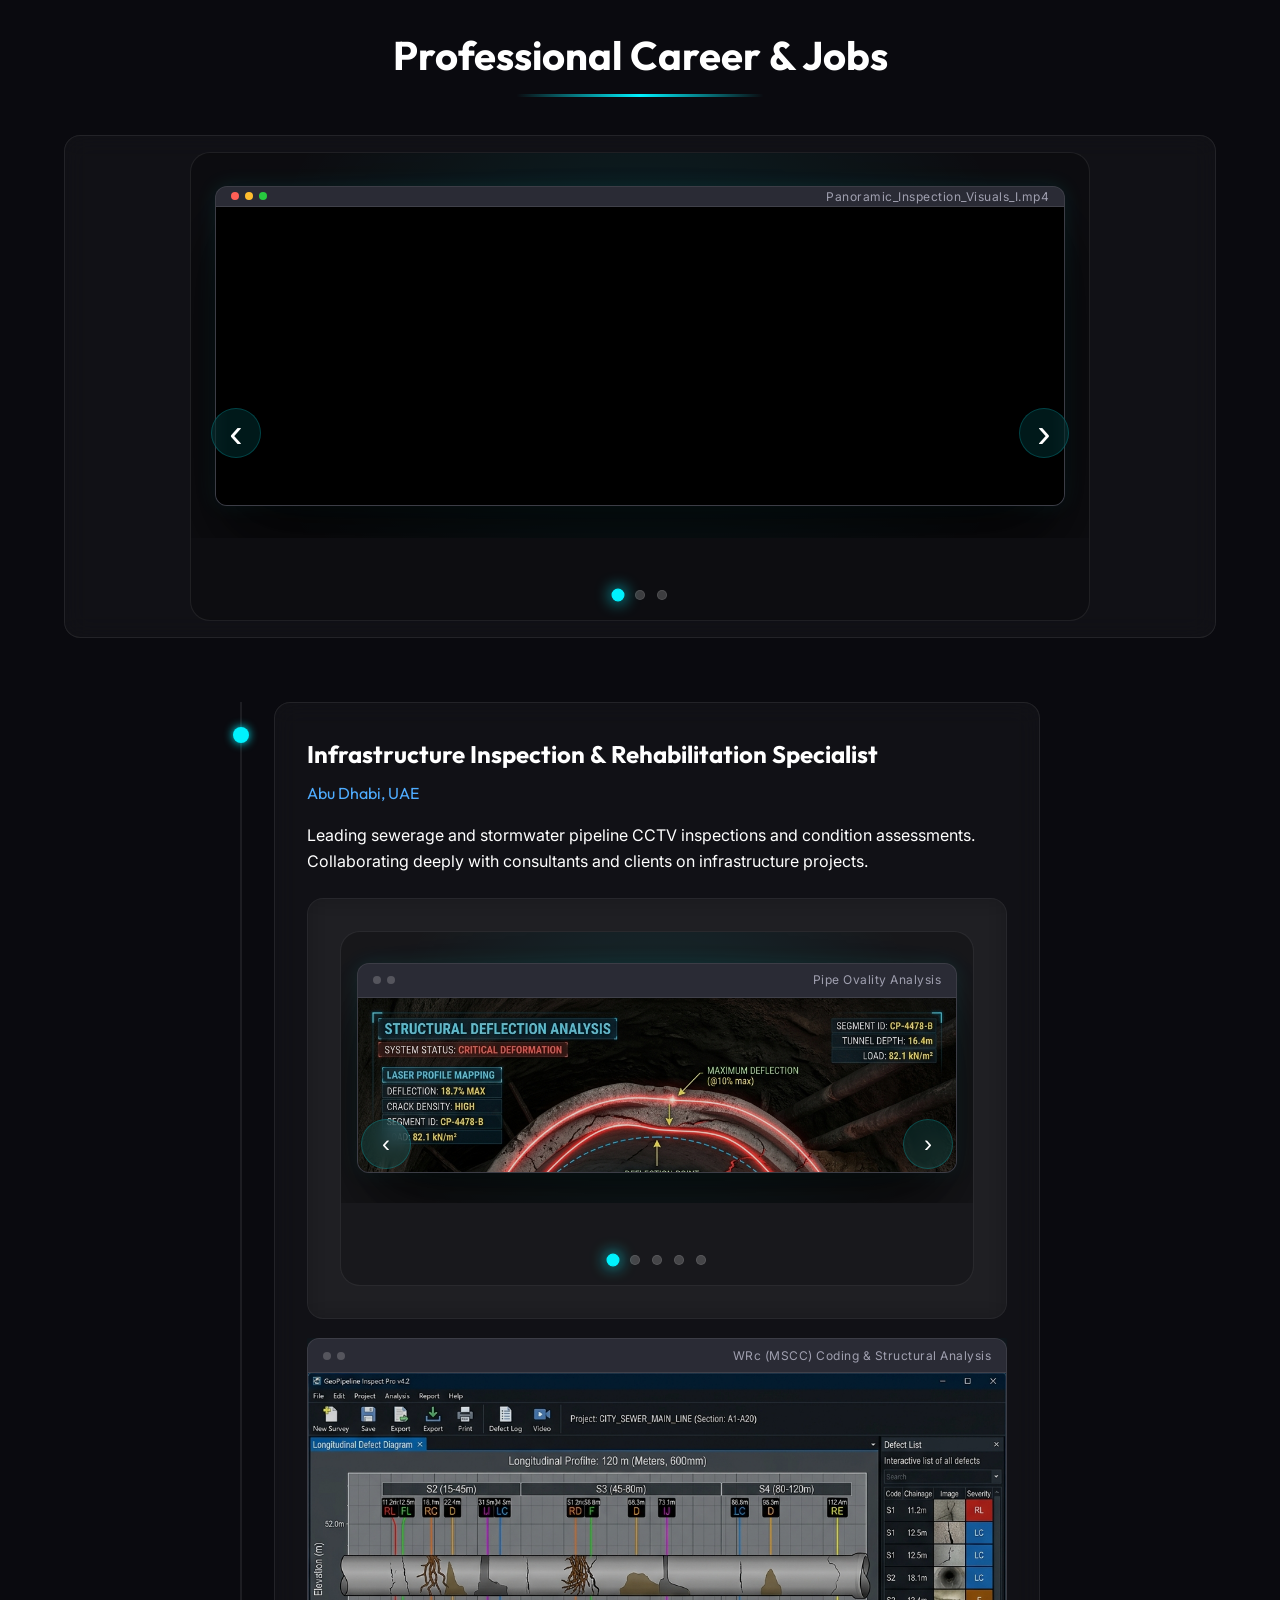
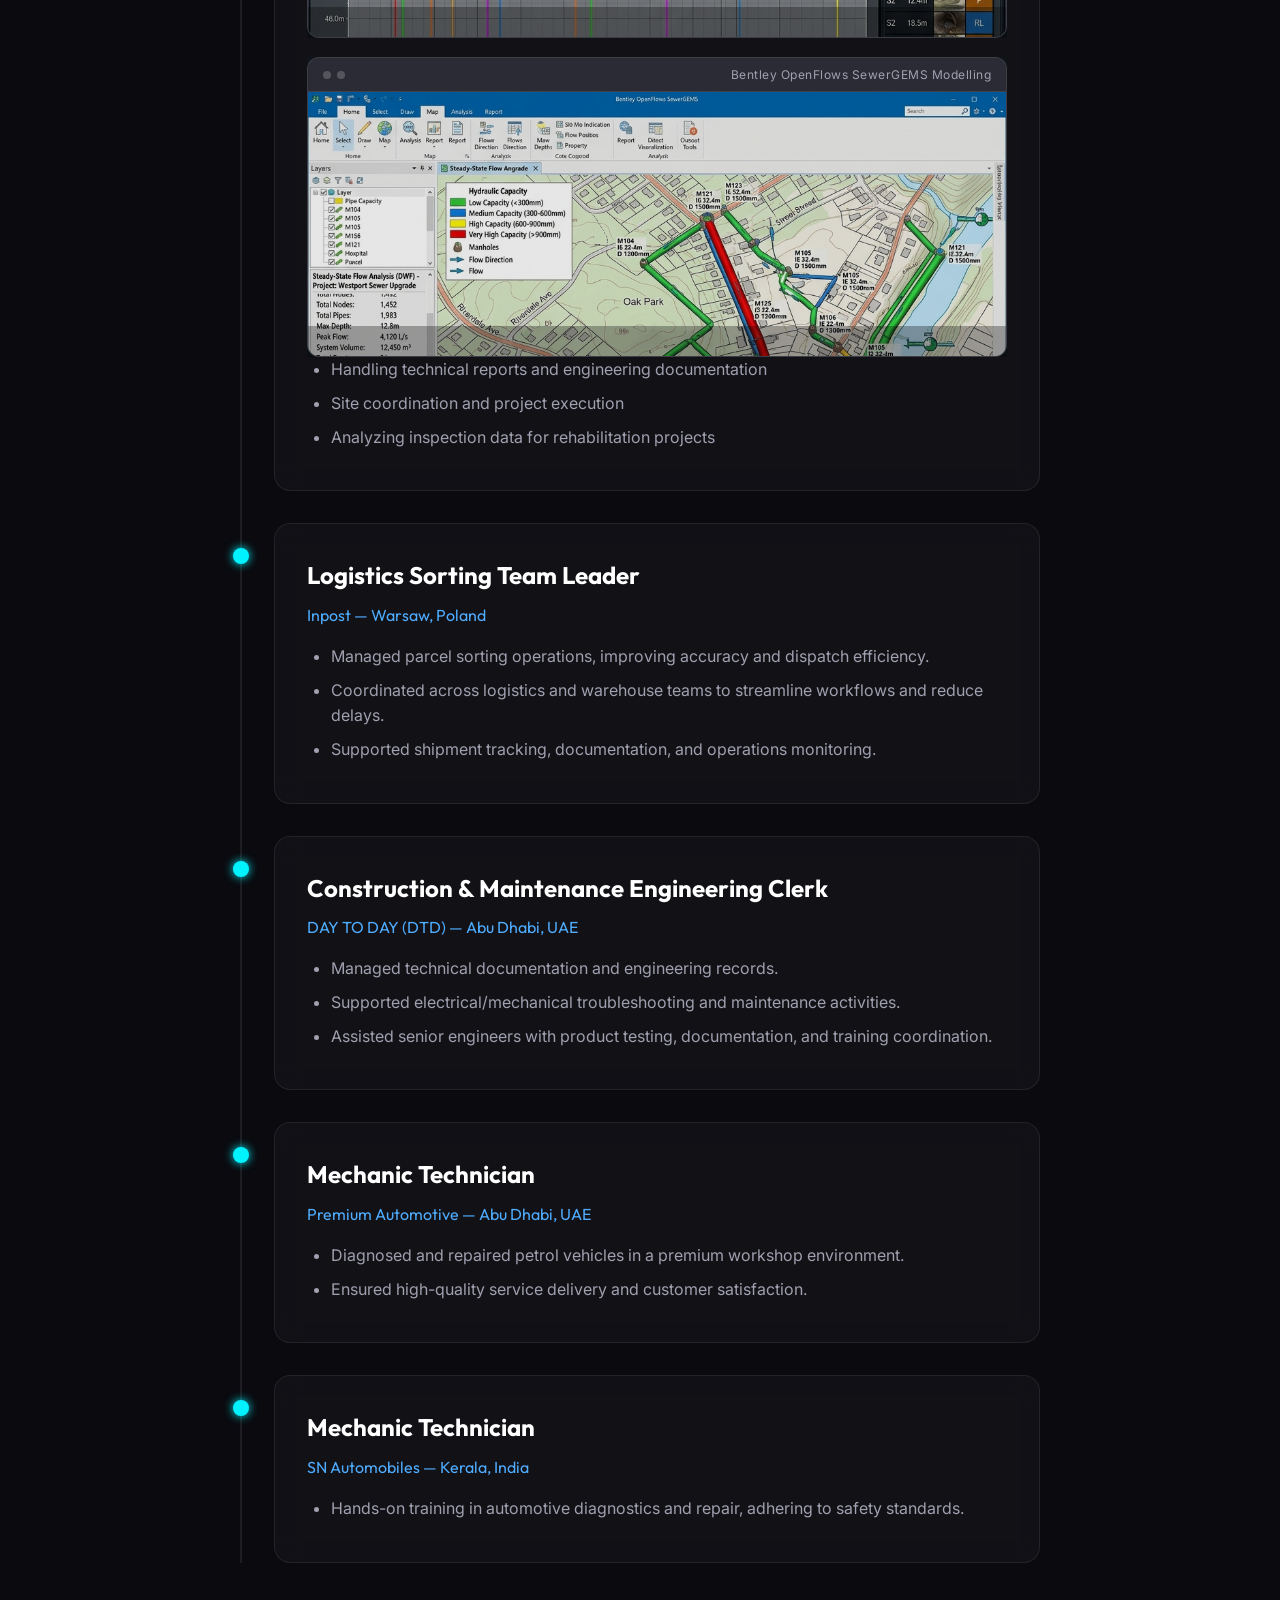
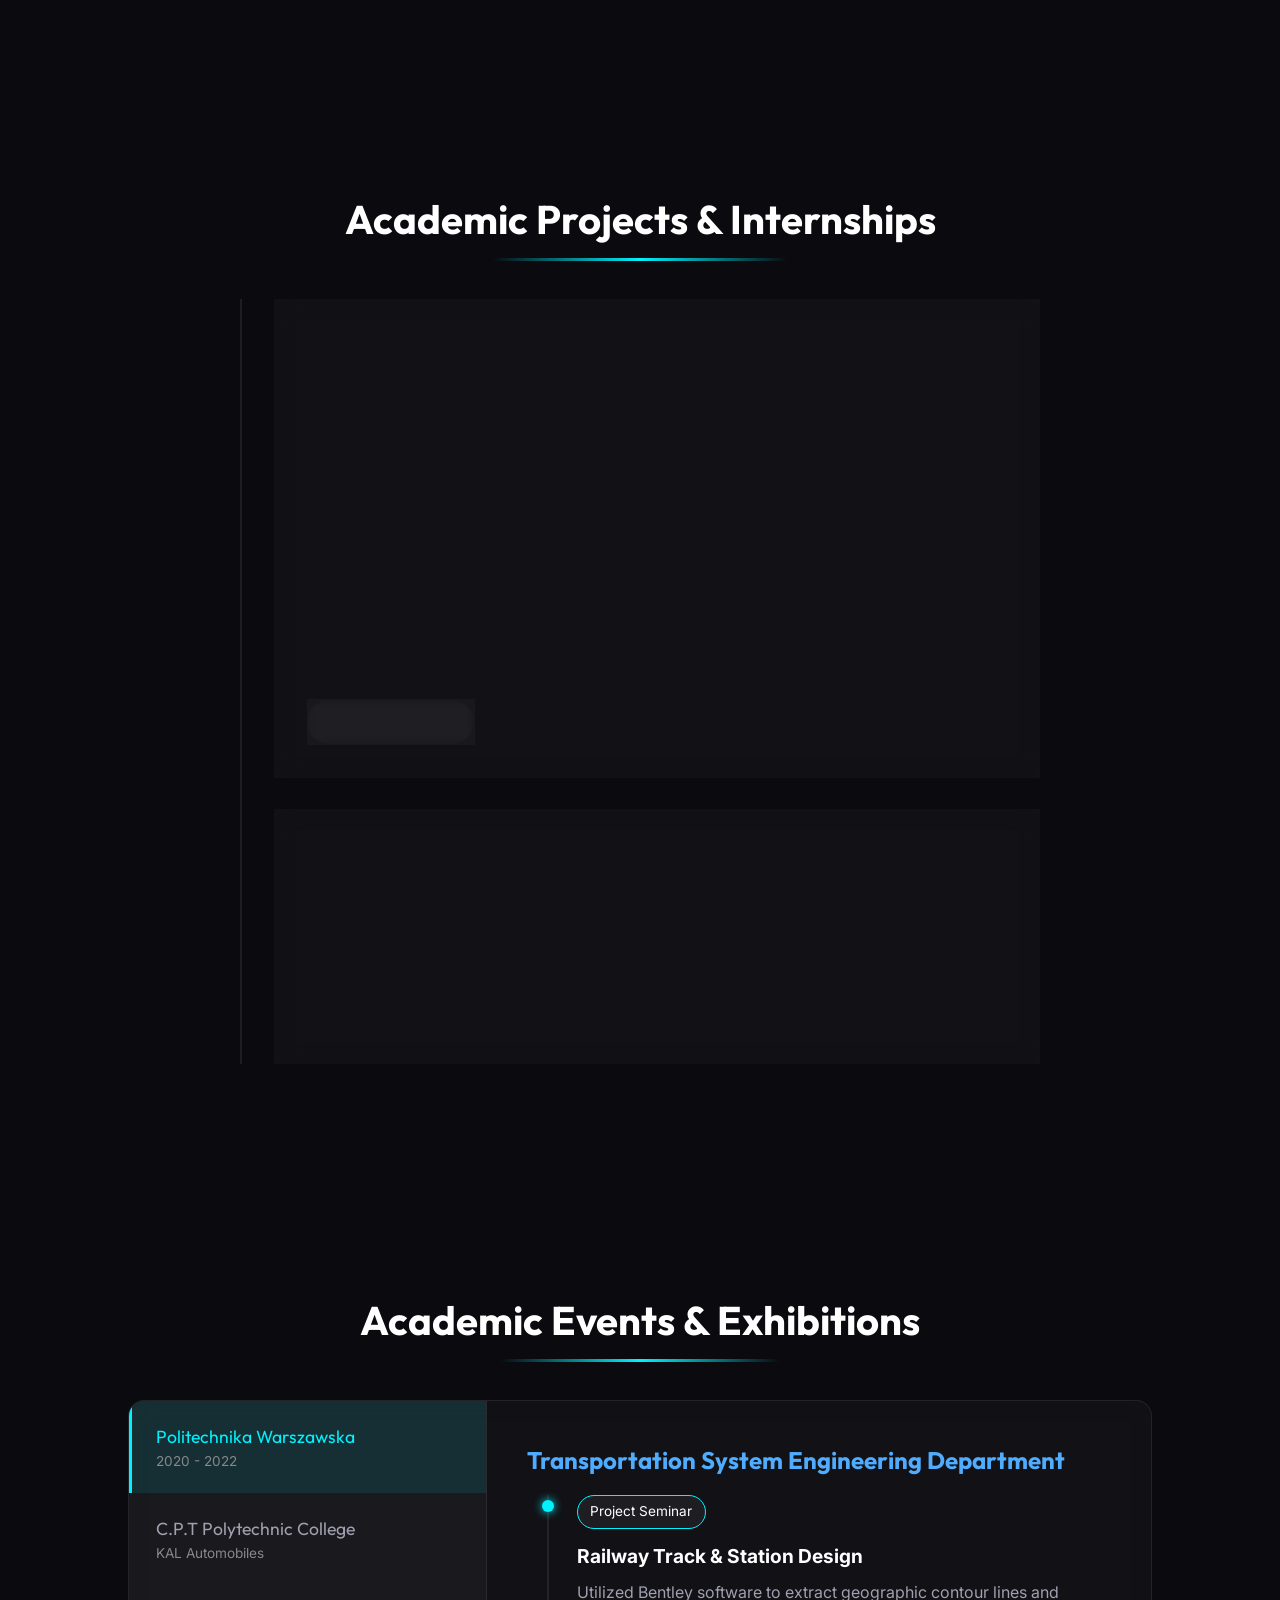
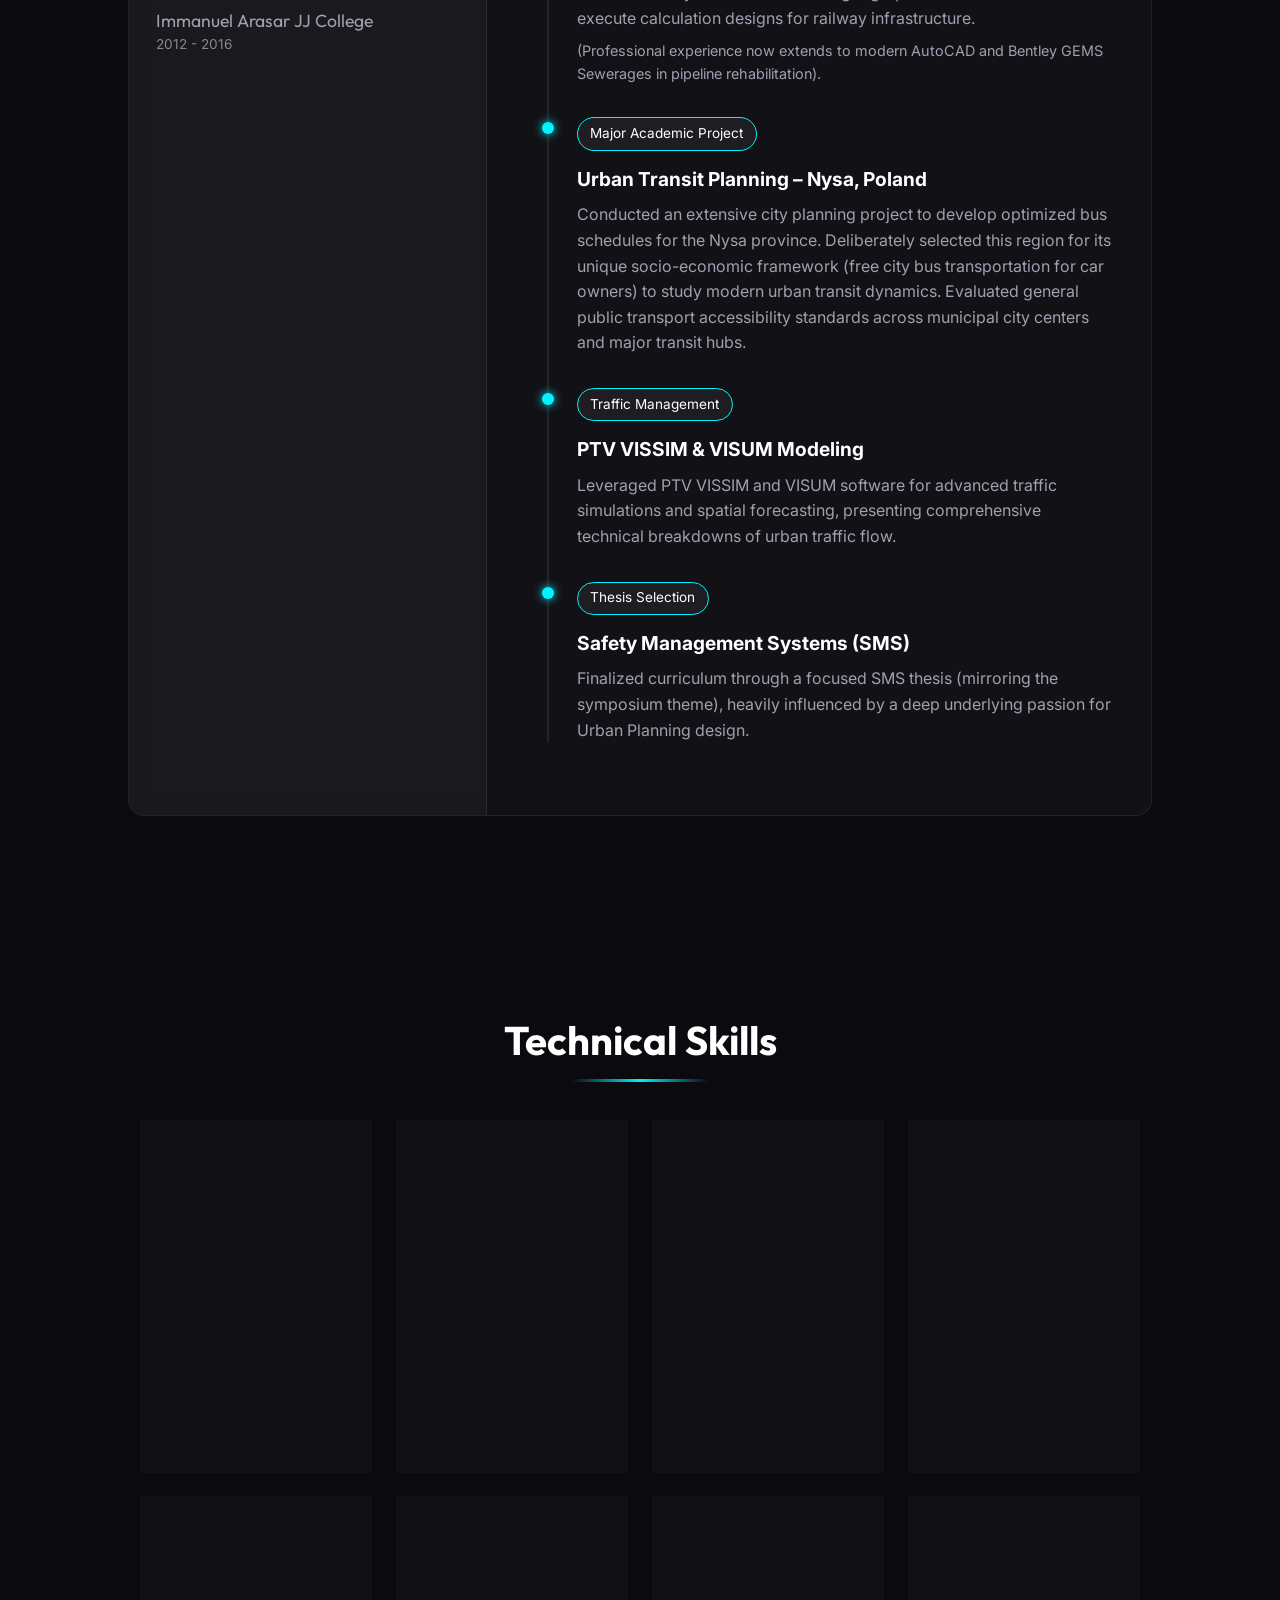
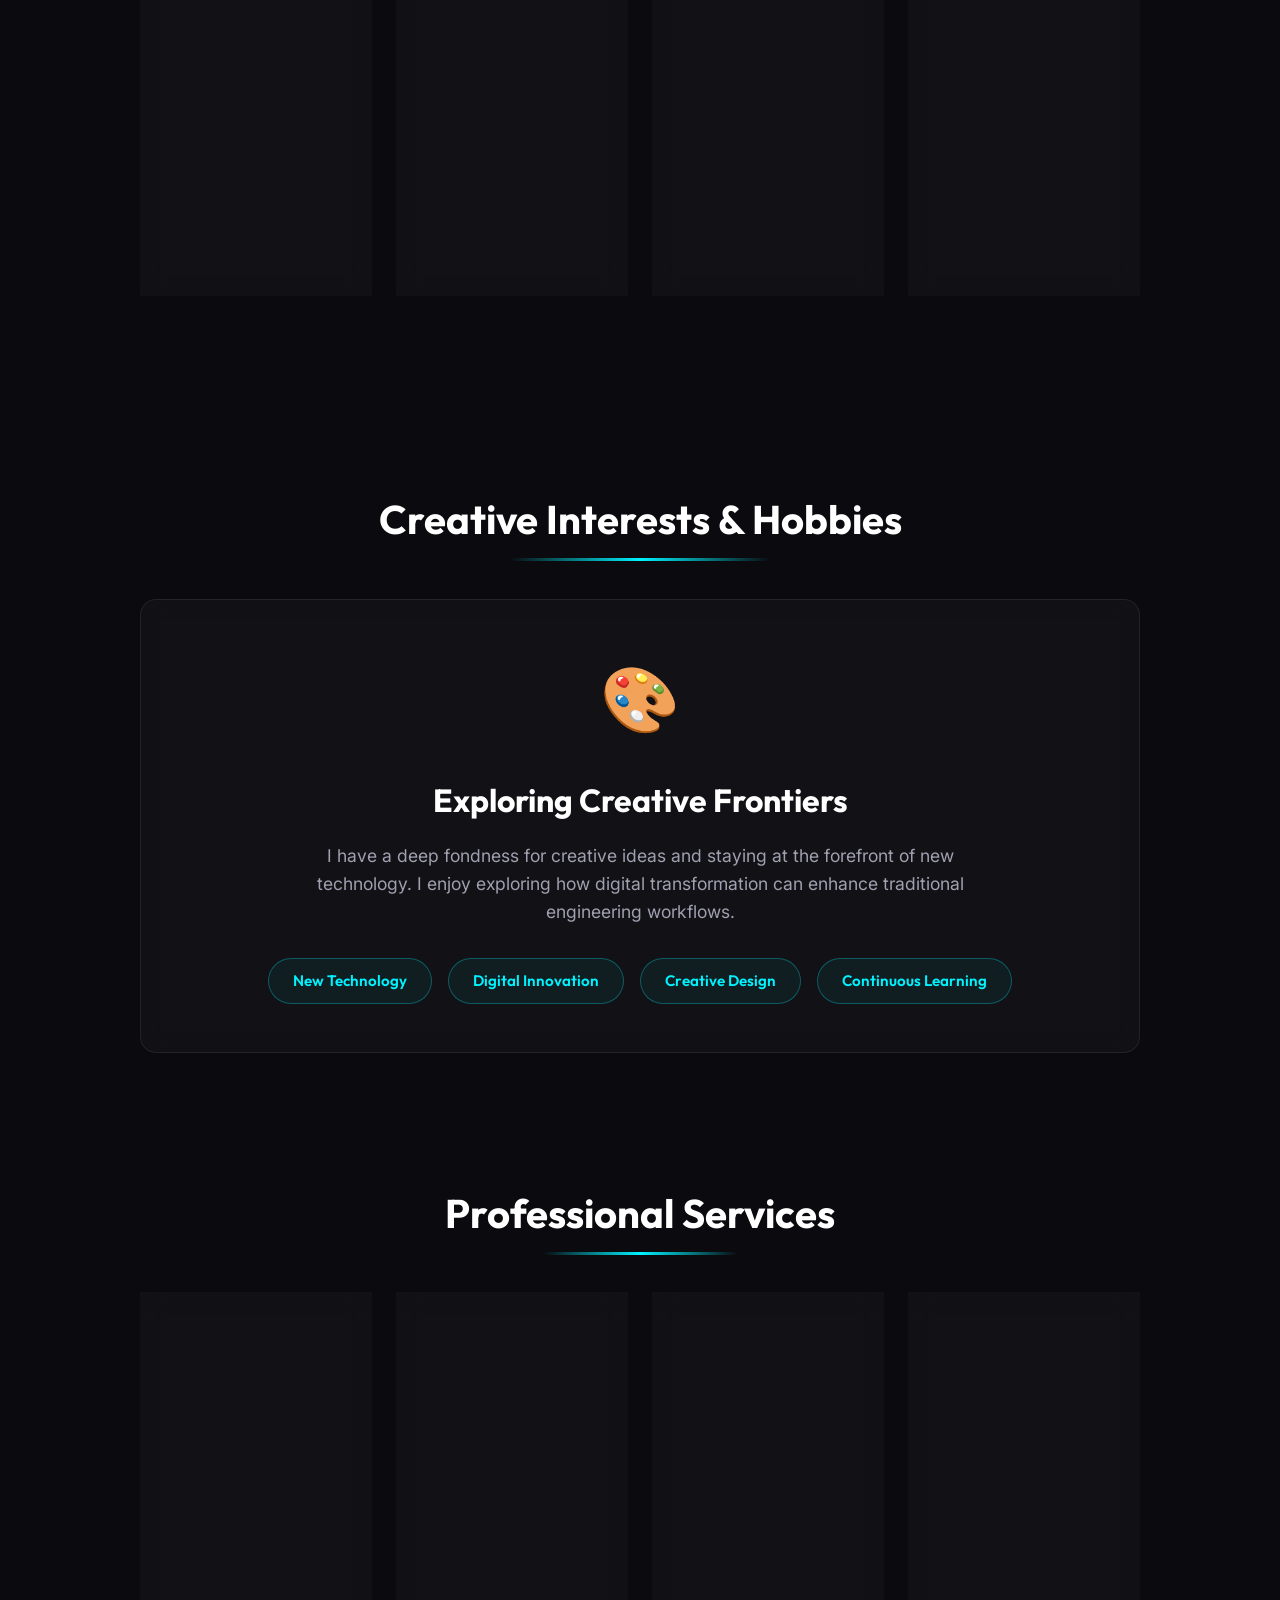
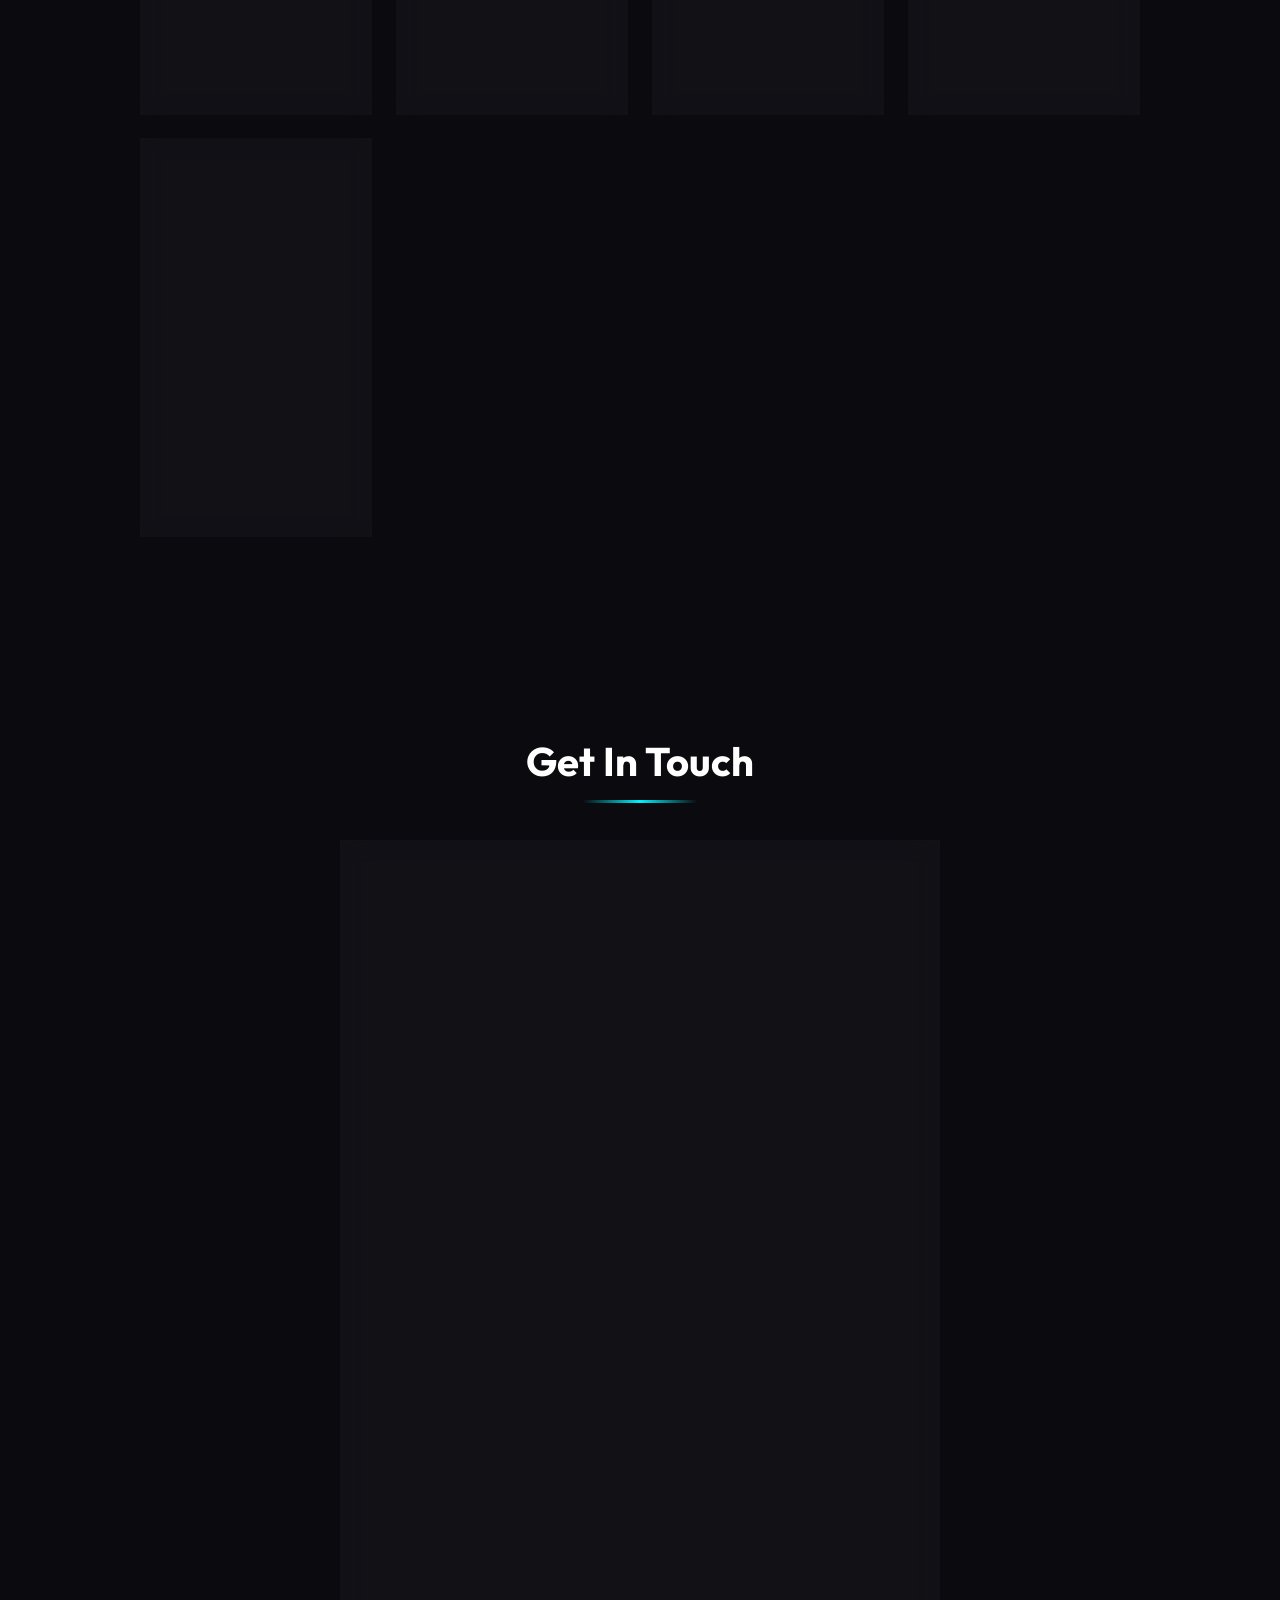
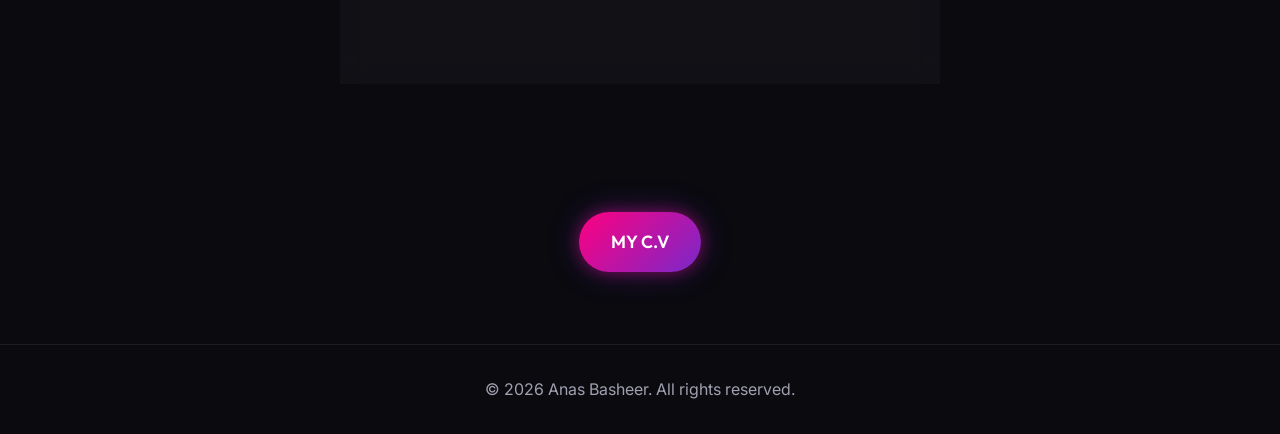
==== commit d178662d: "Fix: replace PDF embeds with Firefox-compatible preview cards" ====
--- a/index.html
+++ b/index.html
@@ -187,8 +187,11 @@
                                             <div class="window-dots"><div class="window-dot"></div><div class="window-dot"></div></div>
                                             <span class="window-title">1_TEST_WR.pdf</span>
                                         </div>
-                                        <embed src="REPORTS/1%20TEST%20WR.pdf#view=FitH" type="application/pdf" width="100%" height="100%">
-                                        <div class="report-overlay" onclick="window.open('REPORTS/1%20TEST%20WR.pdf', '_blank')"></div>
+                                        <div class="pdf-preview-card" onclick="window.open('REPORTS/1%20TEST%20WR.pdf', '_blank')">
+                                            <div class="pdf-icon">📄</div>
+                                            <div class="pdf-label">Work Report — Pipeline Inspection</div>
+                                            <div class="pdf-open-btn">Open Report ↗</div>
+                                        </div>
                                     </div>
                                 </div>
                             </div>
@@ -200,8 +203,11 @@
                                             <div class="window-dots"><div class="window-dot"></div><div class="window-dot"></div></div>
                                             <span class="window-title">2_TEST_PR.pdf</span>
                                         </div>
-                                        <embed src="REPORTS/2%20TEST%20PR.pdf#view=FitH" type="application/pdf" width="100%" height="100%">
-                                        <div class="report-overlay" onclick="window.open('REPORTS/2%20TEST%20PR.pdf', '_blank')"></div>
+                                        <div class="pdf-preview-card" onclick="window.open('REPORTS/2%20TEST%20PR.pdf', '_blank')">
+                                            <div class="pdf-icon">📄</div>
+                                            <div class="pdf-label">Progress Report — Condition Assessment</div>
+                                            <div class="pdf-open-btn">Open Report ↗</div>
+                                        </div>
                                     </div>
                                 </div>
                             </div>
@@ -213,8 +219,11 @@
                                             <div class="window-dots"><div class="window-dot"></div><div class="window-dot"></div></div>
                                             <span class="window-title">3_TEST_OR.pdf</span>
                                         </div>
-                                        <embed src="REPORTS/3%20TEST%20OR.pdf#view=FitH" type="application/pdf" width="100%" height="100%">
-                                        <div class="report-overlay" onclick="window.open('REPORTS/3%20TEST%20OR.pdf', '_blank')"></div>
+                                        <div class="pdf-preview-card" onclick="window.open('REPORTS/3%20TEST%20OR.pdf', '_blank')">
+                                            <div class="pdf-icon">📄</div>
+                                            <div class="pdf-label">Observation Report — Structural Defects</div>
+                                            <div class="pdf-open-btn">Open Report ↗</div>
+                                        </div>
                                     </div>
                                 </div>
                             </div>
@@ -226,8 +235,11 @@
                                             <div class="window-dots"><div class="window-dot"></div><div class="window-dot"></div></div>
                                             <span class="window-title">4_TEST_SR.pdf</span>
                                         </div>
-                                        <embed src="REPORTS/4%20TEST%20SR.pdf#view=FitH" type="application/pdf" width="100%" height="100%">
-                                        <div class="report-overlay" onclick="window.open('REPORTS/4%20TEST%20SR.pdf', '_blank')"></div>
+                                        <div class="pdf-preview-card" onclick="window.open('REPORTS/4%20TEST%20SR.pdf', '_blank')">
+                                            <div class="pdf-icon">📄</div>
+                                            <div class="pdf-label">Summary Report — Rehabilitation Analysis</div>
+                                            <div class="pdf-open-btn">Open Report ↗</div>
+                                        </div>
                                     </div>
                                 </div>
                             </div>
--- a/style.css
+++ b/style.css
@@ -252,6 +252,19 @@
 @keyframes float {
     0% { transform: translateY(0) scale(1); }
     100% { transform: translateY(50px) scale(1.1); }
+}
+
+/* YouTube Blocked Fallback - Animated Gradient Hero Background */
+@keyframes gradientShift {
+    0%   { background-position: 0% 50%; }
+    50%  { background-position: 100% 50%; }
+    100% { background-position: 0% 50%; }
+}
+
+.video-bg-fallback {
+    background: linear-gradient(135deg, #0a0a1a, #0d1b3e, #1a0a2e, #0a1628);
+    background-size: 400% 400%;
+    animation: gradientShift 8s ease infinite;
 }
 
 /* Sections Common */
@@ -1155,3 +1168,56 @@
 .hobbies-section {
     padding-bottom: 2rem;
 }
+
+/* PDF Preview Cards — Firefox & All Browser Compatible */
+.pdf-preview-card {
+    width: 100%;
+    height: 100%;
+    display: flex;
+    flex-direction: column;
+    align-items: center;
+    justify-content: center;
+    gap: 0.8rem;
+    background: linear-gradient(135deg, rgba(0,242,254,0.05), rgba(79,172,254,0.08));
+    border-top: 1px solid rgba(0,242,254,0.1);
+    cursor: pointer;
+    transition: background 0.3s ease;
+    padding: 1rem;
+    text-align: center;
+}
+
+.pdf-preview-card:hover {
+    background: linear-gradient(135deg, rgba(0,242,254,0.12), rgba(79,172,254,0.18));
+}
+
+.pdf-icon {
+    font-size: 2.8rem;
+    line-height: 1;
+    filter: drop-shadow(0 0 8px rgba(0,242,254,0.4));
+}
+
+.pdf-label {
+    font-size: 0.9rem;
+    color: var(--text-secondary);
+    font-family: var(--font-heading);
+    font-weight: 600;
+    letter-spacing: 0.5px;
+}
+
+.pdf-open-btn {
+    padding: 0.5rem 1.2rem;
+    border-radius: 20px;
+    background: linear-gradient(135deg, var(--accent-2), var(--accent-1));
+    color: #fff;
+    font-size: 0.85rem;
+    font-weight: 700;
+    font-family: var(--font-heading);
+    letter-spacing: 1px;
+    transition: transform 0.2s ease, box-shadow 0.2s ease;
+    box-shadow: 0 4px 12px rgba(0,242,254,0.25);
+}
+
+.pdf-preview-card:hover .pdf-open-btn {
+    transform: translateY(-2px);
+    box-shadow: 0 6px 18px rgba(0,242,254,0.45);
+}
